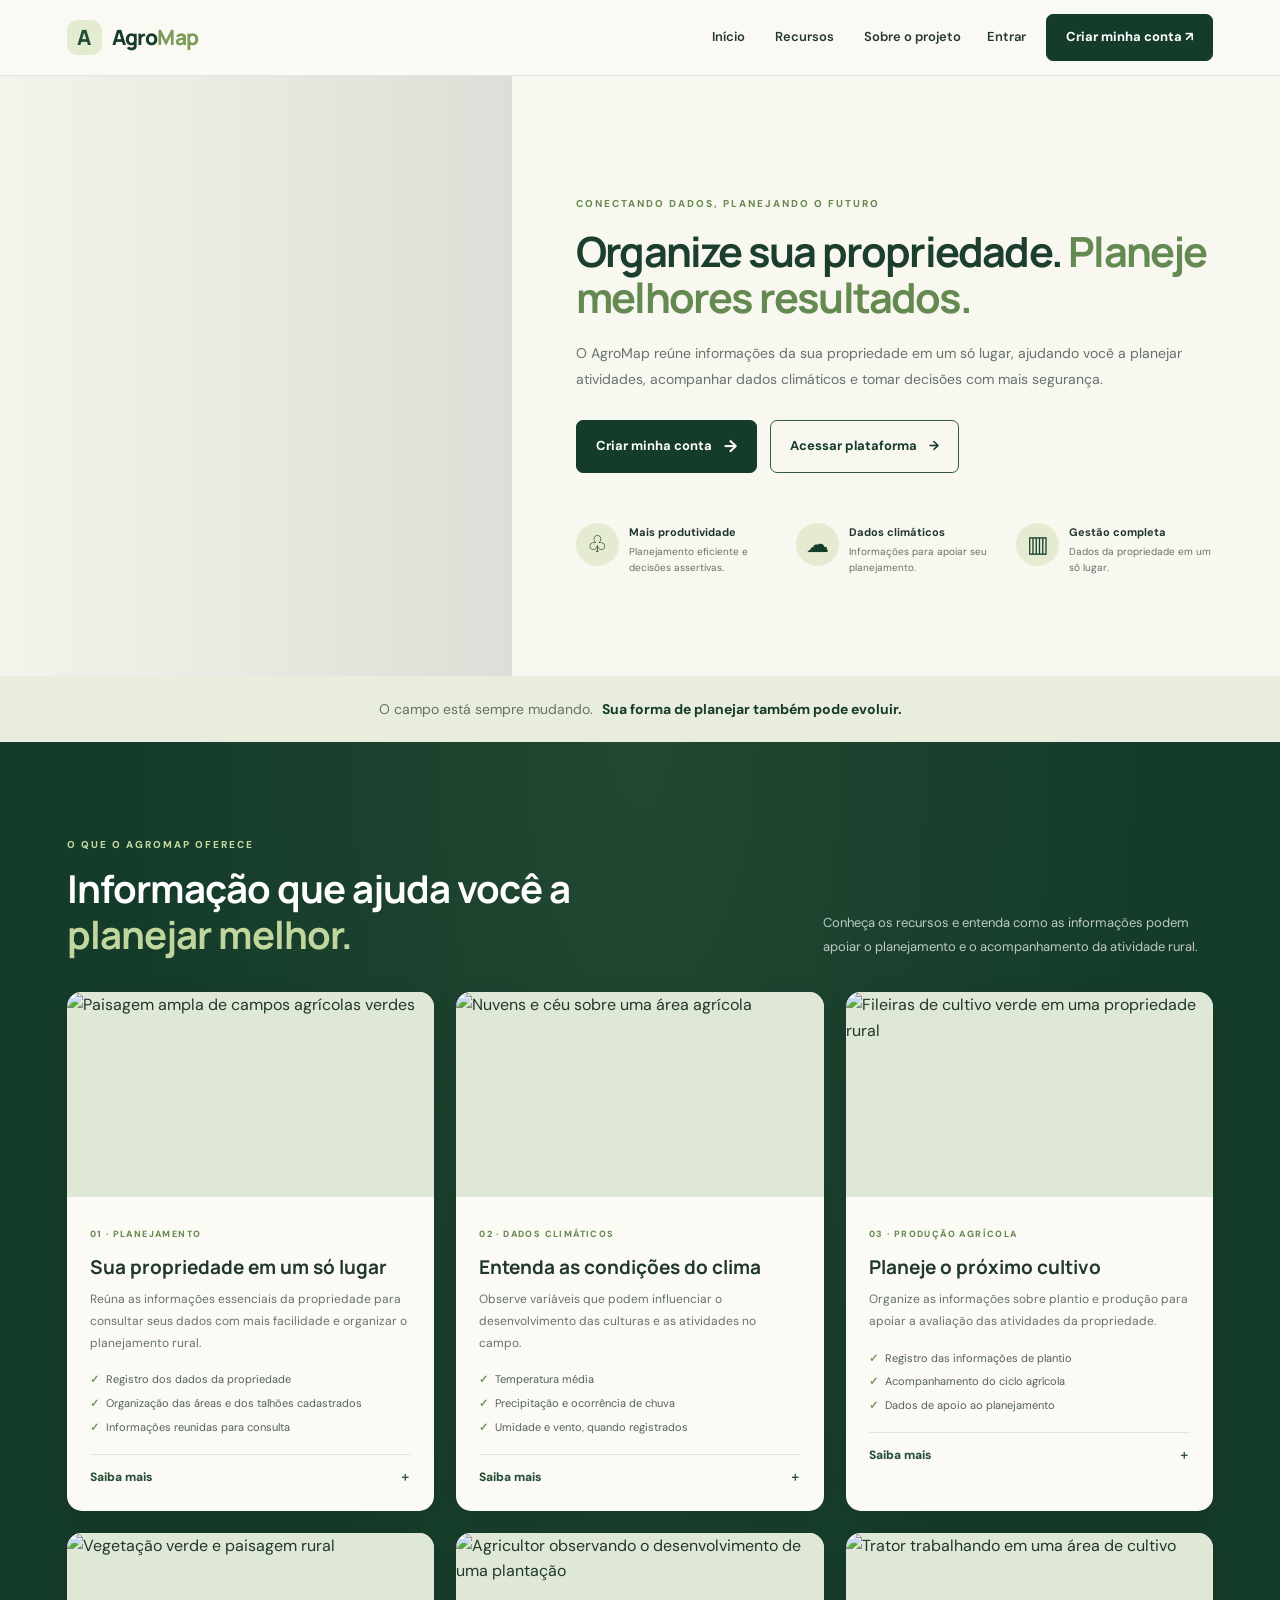
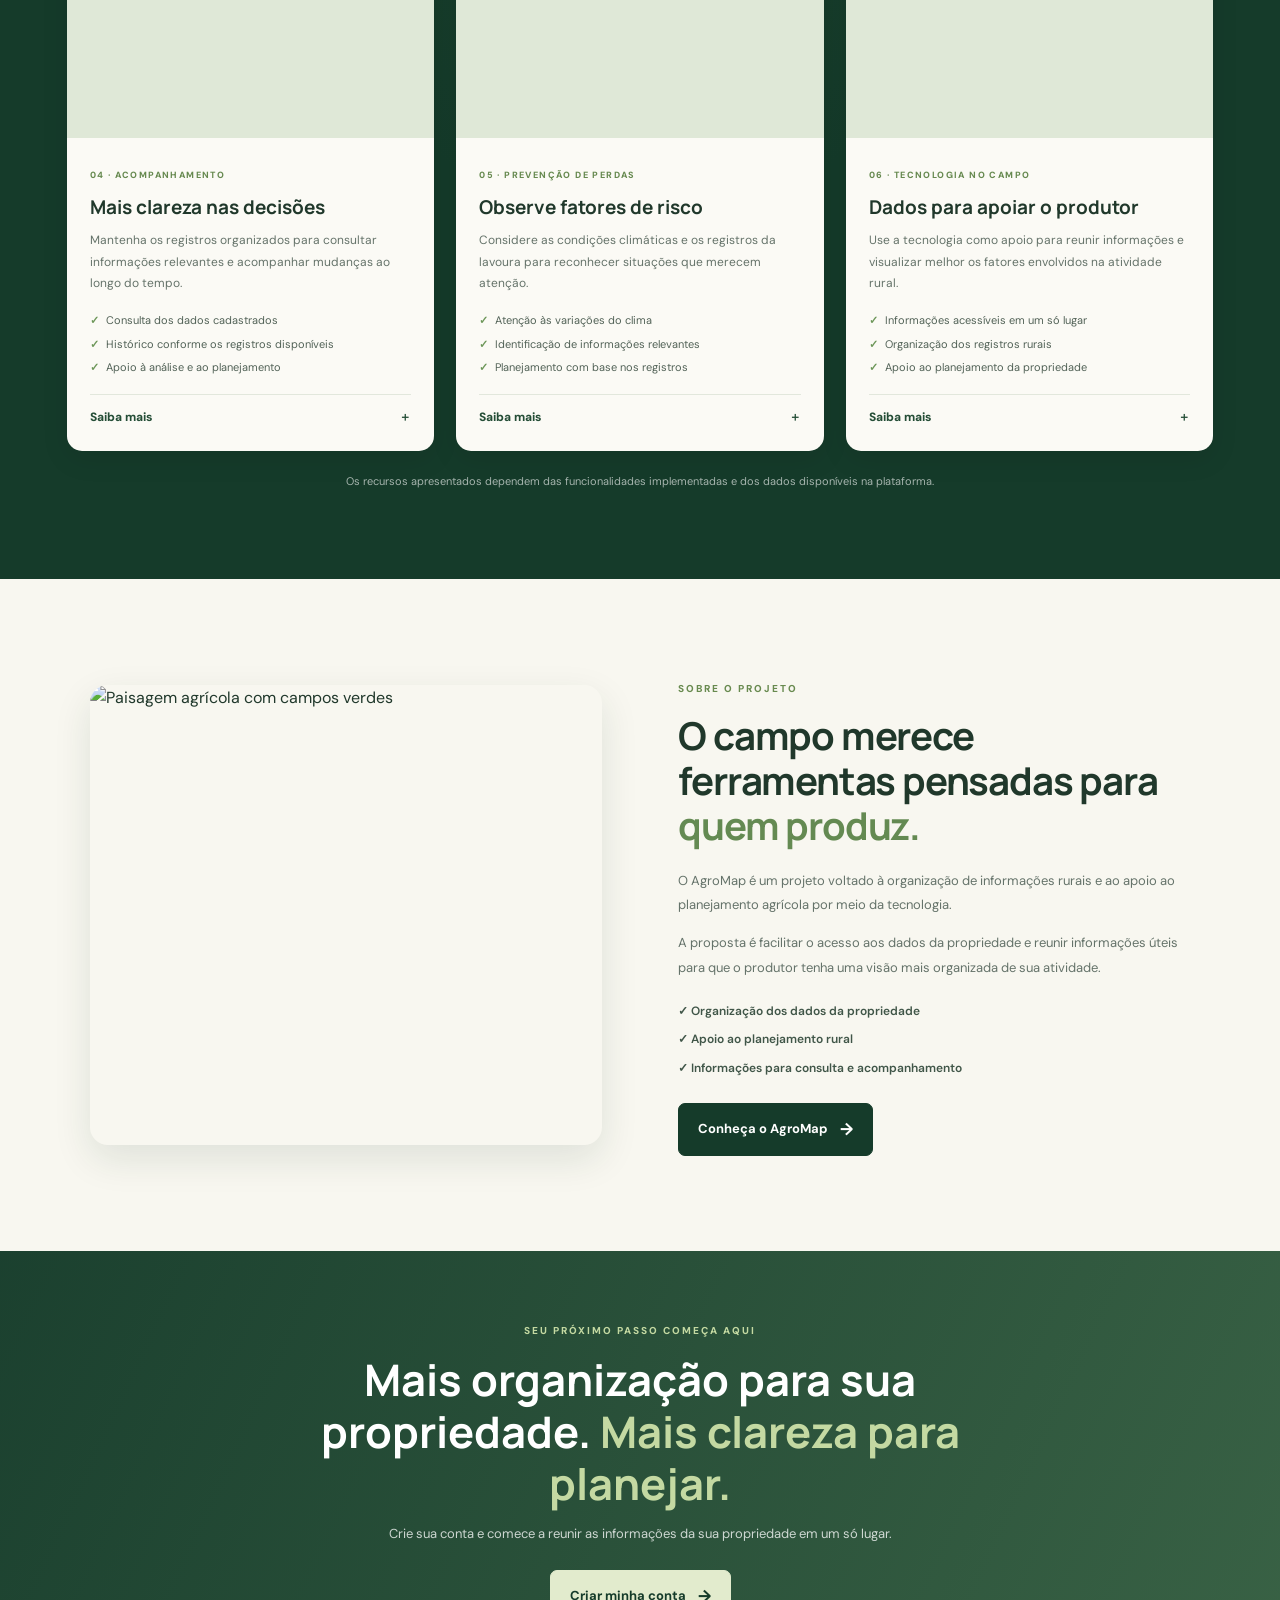
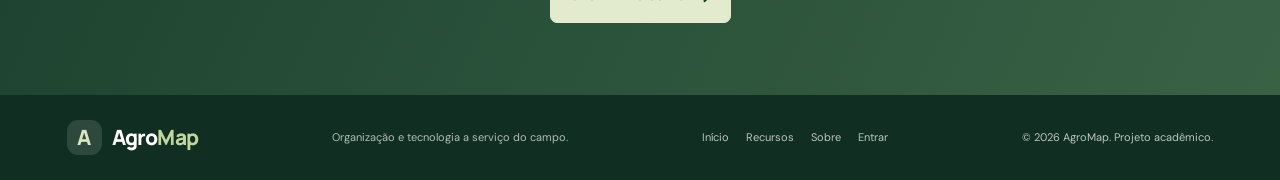
==== index.html @ 4686c820 "Refactor index.html structure and content" ====
<!DOCTYPE html>
<html lang="pt-BR">
<head>
  <meta charset="UTF-8">
  <meta name="viewport" content="width=device-width, initial-scale=1.0">
  <meta name="theme-color" content="#234b32">
  <meta name="description" content="AgroMap: tecnologia e dados climáticos para auxiliar o planejamento da produção rural.">
  <title>AgroMap | Gestão Rural Inteligente</title>

  <link rel="preconnect" href="https://fonts.googleapis.com">
  <link rel="preconnect" href="https://fonts.gstatic.com" crossorigin>
  <link href="https://fonts.googleapis.com/css2?family=DM+Sans:wght@400;500;600;700&family=Manrope:wght@400;500;600;700;800&display=swap" rel="stylesheet">
  <link rel="stylesheet" href="style.css">
</head>
<body>

<header class="site-header">
  <a href="#inicio" class="brand" aria-label="AgroMap - início">
    <span class="brand-symbol">A</span>
    <span class="brand-name">Agro<span>Map</span></span>
  </a>

  <button class="menu-toggle" id="menuToggle" aria-label="Abrir menu" aria-expanded="false" type="button">☰</button>

  <nav class="main-nav" id="mainNav" aria-label="Menu principal">
    <a href="#inicio">Início</a>
    <a href="#recursos">Recursos</a>
    <a href="#sobre">Sobre o projeto</a>
  </nav>

  <div class="header-actions">
    <a href="login.html" class="login-link">Entrar</a>
    <a href="cadastro.html" class="header-button">Criar minha conta ↗</a>
  </div>
</header>

<main>
  <section class="hero" id="inicio">
    <div class="hero-photo" role="img" aria-label="Plantação verde em fileiras ao pôr do sol"></div>

    <div class="hero-panel">
      <span class="section-kicker">CONECTANDO DADOS, PLANEJANDO O FUTURO</span>

      <h1>Organize sua propriedade. <span>Planeje melhores resultados.</span></h1>

      <p>
        O AgroMap reúne informações da sua propriedade em um só lugar,
        ajudando você a planejar atividades, acompanhar dados climáticos
        e tomar decisões com mais segurança.
      </p>

      <div class="hero-buttons">
        <a href="cadastro.html" class="button-primary">
          Criar minha conta <span>→</span>
        </a>

        <a href="login.html" class="button-secondary">
          Acessar plataforma <span>→</span>
        </a>
      </div>

      <div class="hero-benefits">
        <div class="benefit-item">
          <span class="benefit-icon">♧</span>
          <div>
            <strong>Mais produtividade</strong>
            <small>Planejamento eficiente e decisões assertivas.</small>
          </div>
        </div>

        <div class="benefit-item">
          <span class="benefit-icon">☁</span>
          <div>
            <strong>Dados climáticos</strong>
            <small>Informações para apoiar seu planejamento.</small>
          </div>
        </div>

        <div class="benefit-item">
          <span class="benefit-icon">▥</span>
          <div>
            <strong>Gestão completa</strong>
            <small>Dados da propriedade em um só lugar.</small>
          </div>
        </div>
      </div>
    </div>
  </section>

  <section class="intro-strip">
    <p>O campo está sempre mudando.</p>
    <strong>Sua forma de planejar também pode evoluir.</strong>
  </section>

  <section class="features section-wrap" id="recursos">
    <div class="section-heading">
      <div>
        <span class="section-kicker">O QUE O AGROMAP OFERECE</span>
        <h2>Informação que ajuda você a <span>planejar melhor.</span></h2>
      </div>

      <p class="section-intro">
        Conheça os recursos e entenda como as informações podem apoiar
        o planejamento e o acompanhamento da atividade rural.
      </p>
    </div>

    <div class="feature-grid">
      <article class="feature-card">
        <img
          src="https://images.unsplash.com/photo-1500382017468-9049fed747ef?auto=format&fit=crop&w=1200&q=90"
          alt="Paisagem ampla de campos agrícolas verdes"
          loading="lazy"
          onerror="this.onerror=null;this.src='https://images.unsplash.com/photo-1499529112087-3cb3b73feedb?auto=format&fit=crop&w=1200&q=90';"
        >

        <div class="feature-body">
          <span class="feature-label">01 · PLANEJAMENTO</span>
          <h3>Sua propriedade em um só lugar</h3>
          <p>
            Reúna as informações essenciais da propriedade para consultar
            seus dados com mais facilidade e organizar o planejamento rural.
          </p>

          <ul class="feature-points">
            <li>Registro dos dados da propriedade</li>
            <li>Organização das áreas e dos talhões cadastrados</li>
            <li>Informações reunidas para consulta</li>
          </ul>

          <details>
            <summary>Saiba mais</summary>
            <p>
              O cadastro permite registrar os dados da propriedade e as
              informações disponíveis no sistema. Manter esses registros
              atualizados facilita o acompanhamento das atividades.
            </p>
          </details>
        </div>
      </article>

      <article class="feature-card">
        <img
          src="https://images.unsplash.com/photo-1470071459604-3b5ec3a7fe05?auto=format&fit=crop&w=1200&q=90"
          alt="Nuvens e céu sobre uma área agrícola"
          loading="lazy"
          onerror="this.onerror=null;this.src='https://images.unsplash.com/photo-1500530855697-b586d89ba3ee?auto=format&fit=crop&w=1000&q=85';"
        >

        <div class="feature-body">
          <span class="feature-label">02 · DADOS CLIMÁTICOS</span>
          <h3>Entenda as condições do clima</h3>
          <p>
            Observe variáveis que podem influenciar o desenvolvimento
            das culturas e as atividades no campo.
          </p>

          <ul class="feature-points">
            <li>Temperatura média</li>
            <li>Precipitação e ocorrência de chuva</li>
            <li>Umidade e vento, quando registrados</li>
          </ul>

          <details>
            <summary>Saiba mais</summary>
            <p>
              Os registros climáticos ajudam a contextualizar as condições
              enfrentadas pela lavoura. A precisão das análises depende da
              qualidade, do período e da origem dos dados informados.
            </p>
          </details>
        </div>
      </article>

      <article class="feature-card">
        <img
          src="https://images.unsplash.com/photo-1499529112087-3cb3b73feedb?auto=format&fit=crop&w=1200&q=90"
          alt="Fileiras de cultivo verde em uma propriedade rural"
          loading="lazy"
          onerror="this.onerror=null;this.src='https://images.unsplash.com/photo-1500382017468-9049fed747ef?auto=format&fit=crop&w=1200&q=90';"
        >

        <div class="feature-body">
          <span class="feature-label">03 · PRODUÇÃO AGRÍCOLA</span>
          <h3>Planeje o próximo cultivo</h3>
          <p>
            Organize as informações sobre plantio e produção para apoiar
            a avaliação das atividades da propriedade.
          </p>

          <ul class="feature-points">
            <li>Registro das informações de plantio</li>
            <li>Acompanhamento do ciclo agrícola</li>
            <li>Dados de apoio ao planejamento</li>
          </ul>

          <details>
            <summary>Saiba mais</summary>
            <p>
              O planejamento pode considerar a cultura escolhida, a área
              cultivada, a época de plantio e as condições climáticas
              disponíveis. Uma estimativa confiável também exige dados
              adequados e validação.
            </p>
          </details>
        </div>
      </article>

      <article class="feature-card">
        <img
          src="https://images.unsplash.com/photo-1464226184884-fa280b87c399?auto=format&fit=crop&w=1200&q=90"
          alt="Vegetação verde e paisagem rural"
          loading="lazy"
          onerror="this.onerror=null;this.src='https://images.unsplash.com/photo-1592982537447-7440770cbfc9?auto=format&fit=crop&w=1000&q=85';"
        >

        <div class="feature-body">
          <span class="feature-label">04 · ACOMPANHAMENTO</span>
          <h3>Mais clareza nas decisões</h3>
          <p>
            Mantenha os registros organizados para consultar informações
            relevantes e acompanhar mudanças ao longo do tempo.
          </p>

          <ul class="feature-points">
            <li>Consulta dos dados cadastrados</li>
            <li>Histórico conforme os registros disponíveis</li>
            <li>Apoio à análise e ao planejamento</li>
          </ul>

          <details>
            <summary>Saiba mais</summary>
            <p>
              Comparar registros de diferentes períodos pode ajudar a
              identificar mudanças e formular perguntas para o planejamento.
              Os dados são um apoio à decisão e não substituem a avaliação
              técnica da propriedade.
            </p>
          </details>
        </div>
      </article>

      <article class="feature-card">
        <img
          src="https://images.unsplash.com/photo-1592982537447-7440770cbfc9?auto=format&fit=crop&w=1200&q=90"
          alt="Agricultor observando o desenvolvimento de uma plantação"
          loading="lazy"
          onerror="this.onerror=null;this.src='https://images.unsplash.com/photo-1499529112087-3cb3b73feedb?auto=format&fit=crop&w=1200&q=90';"
        >

        <div class="feature-body">
          <span class="feature-label">05 · PREVENÇÃO DE PERDAS</span>
          <h3>Observe fatores de risco</h3>
          <p>
            Considere as condições climáticas e os registros da lavoura
            para reconhecer situações que merecem atenção.
          </p>

          <ul class="feature-points">
            <li>Atenção às variações do clima</li>
            <li>Identificação de informações relevantes</li>
            <li>Planejamento com base nos registros</li>
          </ul>

          <details>
            <summary>Saiba mais</summary>
            <p>
              Chuva irregular, temperaturas extremas e outros fatores podem
              afetar as culturas de formas diferentes. A identificação de
              riscos depende de dados locais e não representa garantia de
              previsão de perdas.
            </p>
          </details>
        </div>
      </article>

      <article class="feature-card">
        <img
          src="https://images.unsplash.com/photo-1500382017468-9049fed747ef?auto=format&fit=crop&w=1200&q=90"
          alt="Trator trabalhando em uma área de cultivo"
          loading="lazy"
          onerror="this.onerror=null;this.src='https://images.unsplash.com/photo-1592982537447-7440770cbfc9?auto=format&fit=crop&w=1000&q=85';"
        >

        <div class="feature-body">
          <span class="feature-label">06 · TECNOLOGIA NO CAMPO</span>
          <h3>Dados para apoiar o produtor</h3>
          <p>
            Use a tecnologia como apoio para reunir informações e visualizar
            melhor os fatores envolvidos na atividade rural.
          </p>

          <ul class="feature-points">
            <li>Informações acessíveis em um só lugar</li>
            <li>Organização dos registros rurais</li>
            <li>Apoio ao planejamento da propriedade</li>
          </ul>

          <details>
            <summary>Saiba mais</summary>
            <p>
              A tecnologia pode facilitar o acesso aos registros e ajudar
              na organização das informações. Os resultados dependem dos
              recursos implementados e dos dados disponíveis no sistema.
            </p>
          </details>
        </div>
      </article>
    </div>

    <p class="features-note">
      Os recursos apresentados dependem das funcionalidades implementadas
      e dos dados disponíveis na plataforma.
    </p>
  </section>

  <section class="about-section" id="sobre">
    <div class="about-image">
      <img
        src="https://images.unsplash.com/photo-1500382017468-9049fed747ef?auto=format&fit=crop&w=1400&q=90"
        alt="Paisagem agrícola com campos verdes"
        loading="lazy"
      >
    </div>

    <div class="about-content">
      <span class="section-kicker">SOBRE O PROJETO</span>
      <h2>O campo merece ferramentas pensadas para <span>quem produz.</span></h2>

      <p>
        O AgroMap é um projeto voltado à organização de informações rurais
        e ao apoio ao planejamento agrícola por meio da tecnologia.
      </p>

      <p>
        A proposta é facilitar o acesso aos dados da propriedade e reunir
        informações úteis para que o produtor tenha uma visão mais organizada
        de sua atividade.
      </p>

      <ul>
        <li>✓ Organização dos dados da propriedade</li>
        <li>✓ Apoio ao planejamento rural</li>
        <li>✓ Informações para consulta e acompanhamento</li>
      </ul>

      <a href="cadastro.html" class="button-primary">
        Conheça o AgroMap <span>→</span>
      </a>
    </div>
  </section>

  <section class="final-cta">
    <span class="section-kicker">SEU PRÓXIMO PASSO COMEÇA AQUI</span>
    <h2>Mais organização para sua propriedade. <span>Mais clareza para planejar.</span></h2>
    <p>
      Crie sua conta e comece a reunir as informações da sua propriedade
      em um só lugar.
    </p>
    <a href="cadastro.html" class="button-light">
      Criar minha conta <span>→</span>
    </a>
  </section>
</main>

<footer class="site-footer">
  <a href="#inicio" class="brand" aria-label="AgroMap - voltar ao início">
    <span class="brand-symbol">A</span>
    <span class="brand-name">Agro<span>Map</span></span>
  </a>

  <p>Organização e tecnologia a serviço do campo.</p>

  <div class="footer-links">
    <a href="#inicio">Início</a>
    <a href="#recursos">Recursos</a>
    <a href="#sobre">Sobre</a>
    <a href="login.html">Entrar</a>
  </div>

  <small>© 2026 AgroMap. Projeto acadêmico.</small>
</footer>

<script>
  const menuToggle = document.getElementById("menuToggle");
  const mainNav = document.getElementById("mainNav");

  if (menuToggle && mainNav) {
    menuToggle.addEventListener("click", () => {
      const aberto = mainNav.classList.toggle("is-open");
      menuToggle.setAttribute("aria-expanded", String(aberto));
      menuToggle.setAttribute(
        "aria-label",
        aberto ? "Fechar menu" : "Abrir menu"
      );
      menuToggle.textContent = aberto ? "✕" : "☰";
    });

    mainNav.querySelectorAll("a").forEach((link) => {
      link.addEventListener("click", () => {
        mainNav.classList.remove("is-open");
        menuToggle.setAttribute("aria-expanded", "false");
        menuToggle.setAttribute("aria-label", "Abrir menu");
        menuToggle.textContent = "☰";
      });
    });
  }
</script>

</body>
</html>
---- style.css ----
:root {
  --green: #244d36;
  --green-dark: #153b2a;
  --green-mid: #648a52;
  --lime: #dfe9c9;
  --cream: #f8f7f0;
  --white: #fff;
  --text: #20382b;
  --muted: #65736a;
  --border: #e2e7dc;
  --shadow: 0 14px 38px rgba(18, 53, 34, .11);
  --radius: 15px;
}

* {
  box-sizing: border-box;
  margin: 0;
  padding: 0;
}

html {
  scroll-behavior: smooth;
  scroll-padding-top: 90px;
}

body {
  font-family: "DM Sans", sans-serif;
  color: var(--text);
  background: var(--cream);
  line-height: 1.6;
}

a {
  color: inherit;
  text-decoration: none;
}

img {
  max-width: 100%;
  display: block;
}

/* CABEÇALHO */

.site-header {
  min-height: 76px;
  padding: 0 5.2%;
  display: flex;
  align-items: center;
  justify-content: space-between;
  gap: 26px;
  background: rgba(250, 249, 243, .97);
  position: sticky;
  top: 0;
  z-index: 50;
  border-bottom: 1px solid rgba(31, 65, 43, .09);
  backdrop-filter: blur(12px);
}

.brand {
  display: flex;
  align-items: center;
  gap: 10px;
  flex-shrink: 0;
}

.brand-symbol {
  width: 35px;
  height: 35px;
  display: grid;
  place-items: center;
  border-radius: 11px;
  background: #e3ebd0;
  color: var(--green);
  font-family: Manrope, sans-serif;
  font-size: 21px;
  font-weight: 800;
}

.brand-name {
  font-family: Manrope, sans-serif;
  font-weight: 800;
  font-size: 21px;
  letter-spacing: -.8px;
  color: var(--green-dark);
}

.brand-name span {
  color: #7c9d5a;
}

.main-nav {
  display: flex;
  align-items: center;
  gap: 30px;
  margin-left: auto;
}

.main-nav > a,
.login-link {
  font-size: 13px;
  font-weight: 600;
  color: #253b2e;
  transition: color .2s;
}

.main-nav > a:hover,
.login-link:hover {
  color: var(--green-mid);
}

.header-actions {
  display: flex;
  align-items: center;
  gap: 20px;
}

.header-button,
.button-primary,
.button-secondary,
.button-light {
  min-height: 46px;
  padding: 12px 19px;
  display: inline-flex;
  align-items: center;
  justify-content: center;
  gap: 12px;
  border-radius: 7px;
  font-size: 13px;
  font-weight: 700;
  transition: transform .2s, background .2s, border-color .2s;
}

.header-button,
.button-primary {
  background: var(--green-dark);
  color: #fff;
  border: 1px solid var(--green-dark);
}

.header-button:hover,
.button-primary:hover {
  background: #28583c;
  transform: translateY(-2px);
}

.header-button span,
.button-primary span,
.button-light span {
  font-size: 17px;
}

.menu-toggle,
.mobile-actions {
  display: none;
}

/* APRESENTAÇÃO PRINCIPAL */

.hero {
  min-height: 600px;
  display: grid;
  grid-template-columns: 40% 60%;
  background: var(--cream);
  position: relative;
  overflow: hidden;
}

.hero-photo {
  min-height: 600px;
  background-image: url("https://images.unsplash.com/photo-1464226184884-fa280b87c399?auto=format&fit=crop&w=1800&q=90");
  background-size: cover;
  background-position: center;
  position: relative;
}

.hero-photo::after {
  content: "";
  position: absolute;
  inset: 0;
  background: linear-gradient(
    90deg,
    rgba(17, 49, 31, .02),
    rgba(17, 49, 31, .12)
  );
}

.hero-panel {
  padding: 68px clamp(35px, 5vw, 85px) 48px;
  display: flex;
  flex-direction: column;
  justify-content: center;
  min-width: 0;
}

.section-kicker {
  display: inline-block;
  color: #688a4f;
  font-size: 10px;
  font-weight: 800;
  letter-spacing: 2px;
  line-height: 1.5;
}

.hero h1 {
  max-width: 760px;
  margin: 17px 0 19px;
  font-family: Manrope, sans-serif;
  font-size: clamp(34px, 3.25vw, 54px);
  line-height: 1.12;
  letter-spacing: -1.8px;
  color: #1c3e2d;
}

.hero h1 span,
.section-heading h2 span,
.about-content h2 span,
.final-cta h2 span {
  color: var(--green-mid);
}

.hero-panel > p {
  max-width: 610px;
  color: var(--muted);
  font-size: 14px;
  line-height: 1.9;
}

.hero-buttons {
  display: flex;
  flex-wrap: wrap;
  gap: 13px;
  margin-top: 27px;
}

.button-secondary {
  border: 1px solid #315c43;
  color: var(--green-dark);
  background: transparent;
}

.button-secondary:hover {
  background: #edf1e7;
  transform: translateY(-2px);
}

.hero-benefits {
  display: grid;
  grid-template-columns: repeat(3, minmax(0, 1fr));
  gap: 20px;
  margin-top: 50px;
}

.benefit-item {
  display: flex;
  align-items: flex-start;
  gap: 10px;
  min-width: 0;
}

.benefit-icon {
  flex: 0 0 43px;
  width: 43px;
  height: 43px;
  border-radius: 50%;
  display: grid;
  place-items: center;
  background: #e5ebd1;
  color: var(--green-dark);
  font-size: 23px;
}

.benefit-item strong,
.benefit-item small {
  display: block;
}

.benefit-item strong {
  font-size: 11px;
  line-height: 1.4;
  margin: 2px 0 4px;
}

.benefit-item small {
  font-size: 10px;
  line-height: 1.6;
  color: var(--muted);
}

/* FAIXA DE TRANSIÇÃO */

.intro-strip {
  padding: 22px 7%;
  display: flex;
  justify-content: center;
  align-items: center;
  gap: 9px;
  flex-wrap: wrap;
  background: #e9eddd;
  text-align: center;
  font-size: 14px;
}

.intro-strip p {
  color: #657268;
}

.intro-strip strong {
  color: var(--green-dark);
}

/* CARTÕES */

.section-wrap {
  padding: 88px 5.2%;
}

.features {
  background:
    radial-gradient(
      ellipse at top,
      rgba(72, 111, 75, .25),
      transparent 55%
    ),
    var(--green-dark);
  color: #fff;
}

.section-heading {
  display: flex;
  justify-content: space-between;
  align-items: flex-end;
  gap: 36px;
  margin-bottom: 34px;
}

.section-heading .section-kicker {
  color: #c4d9a2;
}

.section-heading h2 {
  max-width: 650px;
  margin-top: 10px;
  font-family: Manrope, sans-serif;
  font-size: clamp(28px, 3vw, 42px);
  line-height: 1.2;
  letter-spacing: -1px;
}

.section-heading h2 span {
  color: #c0d69d;
}

.section-intro {
  max-width: 390px;
  color: rgba(255, 255, 255, .72);
  font-size: 13px;
  line-height: 1.8;
}

.feature-grid {
  display: grid;
  grid-template-columns: repeat(3, minmax(0, 1fr));
  gap: 22px;
}

.feature-card {
  overflow: hidden;
  border-radius: var(--radius);
  background: #fbfaf5;
  color: var(--text);
  box-shadow: 0 8px 28px rgba(0, 0, 0, .09);
  transition: transform .25s, box-shadow .25s;
}

.feature-card:hover {
  transform: translateY(-5px);
  box-shadow: 0 18px 35px rgba(0, 0, 0, .17);
}

.feature-card > img {
  width: 100%;
  height: 205px;
  object-fit: cover;
  background: #dfe8d7;
}

.feature-body {
  padding: 22px 23px 24px;
}

.feature-label {
  font-size: 9px;
  letter-spacing: 1.4px;
  font-weight: 800;
  color: #66894f;
}

.feature-body h3 {
  font-family: Manrope, sans-serif;
  font-size: 19px;
  line-height: 1.3;
  margin: 10px 0;
}

.feature-body > p {
  font-size: 12px;
  line-height: 1.8;
  color: var(--muted);
}

.feature-points {
  list-style: none;
  margin: 16px 0;
  color: #526257;
  font-size: 11px;
  line-height: 1.8;
}

.feature-points li {
  position: relative;
  padding-left: 16px;
  margin: 4px 0;
}

.feature-points li::before {
  content: "✓";
  position: absolute;
  left: 0;
  color: #6c9658;
  font-weight: 800;
}

.feature-card details {
  border-top: 1px solid var(--border);
  padding-top: 13px;
  margin-top: 15px;
}

.feature-card summary {
  cursor: pointer;
  color: var(--green);
  font-size: 12px;
  font-weight: 800;
  list-style: none;
}

.feature-card summary::-webkit-details-marker {
  display: none;
}

.feature-card summary::after {
  content: "＋";
  float: right;
}

.feature-card details[open] summary::after {
  content: "−";
}

.feature-card details p {
  padding-top: 10px;
  color: var(--muted);
  font-size: 12px;
  line-height: 1.8;
}

.features-note {
  margin-top: 22px;
  text-align: center;
  color: rgba(255, 255, 255, .62);
  font-size: 11px;
}

/* SOBRE O PROJETO */

.about-section {
  display: grid;
  grid-template-columns: 1fr 1fr;
  align-items: center;
  gap: clamp(35px, 6vw, 90px);
  padding: 95px 7%;
  background: var(--cream);
}

.about-image {
  height: 460px;
  overflow: hidden;
  border-radius: 18px;
  box-shadow: var(--shadow);
}

.about-image img {
  width: 100%;
  height: 100%;
  object-fit: cover;
  transition: transform .5s;
}

.about-image:hover img {
  transform: scale(1.035);
}

.about-content h2 {
  font-family: Manrope, sans-serif;
  font-size: clamp(30px, 3vw, 43px);
  line-height: 1.18;
  letter-spacing: -1.2px;
  margin: 13px 0 20px;
}

.about-content p {
  font-size: 13px;
  color: var(--muted);
  line-height: 1.9;
  margin: 0 0 13px;
}

.about-content ul {
  list-style: none;
  margin: 22px 0 25px;
  display: grid;
  gap: 9px;
}

.about-content li {
  font-size: 12px;
  font-weight: 600;
  color: #405648;
}

/* CHAMADA FINAL */

.final-cta {
  padding: 65px 24px 72px;
  text-align: center;
  color: #fff;
  background:
    linear-gradient(
      115deg,
      rgba(18, 57, 39, .96),
      rgba(38, 83, 52, .91)
    ),
    url("https://images.unsplash.com/photo-1500382017468-9049fed747ef?auto=format&fit=crop&w=1600&q=85")
    center / cover;
}

.final-cta .section-kicker {
  color: #c4d9a2;
}

.final-cta h2 {
  max-width: 800px;
  margin: 12px auto;
  font-family: Manrope, sans-serif;
  font-size: clamp(29px, 3.4vw, 44px);
  line-height: 1.2;
}

.final-cta h2 span {
  color: #c4d9a2;
}

.final-cta p {
  max-width: 620px;
  margin: 0 auto 24px;
  color: rgba(255, 255, 255, .77);
  font-size: 13px;
  line-height: 1.8;
}

.button-light {
  background: #e2ebcd;
  color: var(--green-dark);
  border: 1px solid #e2ebcd;
}

.button-light:hover {
  background: #fff;
  transform: translateY(-2px);
}

/* RODAPÉ */

.site-footer {
  display: flex;
  align-items: center;
  justify-content: space-between;
  gap: 22px;
  flex-wrap: wrap;
  padding: 25px 5.2%;
  background: #102f22;
  color: #fff;
}

.site-footer .brand-name {
  color: #fff;
}

.site-footer .brand-symbol {
  background: rgba(255, 255, 255, .12);
  color: #d7e6c0;
}

.site-footer .brand-name span {
  color: #c0d69d;
}

.site-footer > p {
  color: rgba(255, 255, 255, .68);
  font-size: 11px;
}

.footer-links {
  display: flex;
  gap: 17px;
  flex-wrap: wrap;
}

.footer-links a,
.site-footer > small {
  font-size: 11px;
  color: rgba(255, 255, 255, .72);
}

.footer-links a:hover {
  color: #d3e5b5;
}

/* TABLETS */

@media (max-width: 1100px) {
  .hero {
    grid-template-columns: 38% 62%;
  }

  .hero-panel {
    padding: 48px 35px;
  }

  .hero-benefits {
    gap: 12px;
  }

  .benefit-item {
    gap: 7px;
  }

  .benefit-icon {
    flex-basis: 36px;
    width: 36px;
    height: 36px;
  }

  .feature-grid {
    grid-template-columns: repeat(2, minmax(0, 1fr));
  }

  .section-heading {
    align-items: flex-start;
    flex-direction: column;
    gap: 12px;
  }

  .section-intro {
    max-width: 650px;
  }
}

/* MENU E LAYOUT PARA CELULAR */

@media (max-width: 780px) {
  .site-header {
    height: 68px;
    min-height: 68px;
    padding: 0 22px;
  }

  .menu-toggle {
    display: block;
    margin-left: auto;
    border: 0;
    background: transparent;
    color: var(--green-dark);
    font-size: 27px;
    cursor: pointer;
  }

  .main-nav {
    display: none;
    position: absolute;
    top: 68px;
    left: 0;
    right: 0;
    margin: 0;
    background: var(--cream);
    padding: 18px 22px 24px;
    box-shadow: 0 12px 18px rgba(0, 0, 0, .08);
    align-items: stretch;
    gap: 0;
    flex-direction: column;
  }

  .main-nav.is-open {
    display: flex;
  }

  .main-nav > a {
    padding: 12px 0;
    border-bottom: 1px solid var(--border);
  }

  .mobile-actions {
    display: flex;
    gap: 12px;
    padding-top: 16px;
  }

  .mobile-login,
  .mobile-register {
    padding: 10px 14px;
    border-radius: 7px;
    font-size: 12px;
    font-weight: 700;
    text-align: center;
  }

  .mobile-login {
    border: 1px solid var(--green);
  }

  .mobile-register {
    background: var(--green-dark);
    color: #fff;
  }

  .header-actions {
    display: none;
  }

  .hero {
    grid-template-columns: 1fr;
  }

  .hero-photo {
    min-height: 330px;
    height: 330px;
    background-position: center 55%;
  }

  .hero-panel {
    padding: 42px 25px 38px;
  }

  .hero h1 {
    font-size: clamp(33px, 7vw, 46px);
    letter-spacing: -1px;
  }

  .hero-benefits {
    margin-top: 32px;
  }

  .intro-strip {
    padding: 18px 20px;
  }

  .section-wrap {
    padding: 65px 22px;
  }

  .about-section {
    grid-template-columns: 1fr;
    padding: 65px 22px;
    gap: 30px;
  }

  .about-image {
    height: 330px;
  }

  .site-footer {
    padding: 25px 22px;
    justify-content: center;
    text-align: center;
    flex-direction: column;
  }

  .footer-links {
    justify-content: center;
  }
}

/* CELULARES PEQUENOS */

@media (max-width: 520px) {
  .hero-photo {
    height: 260px;
    min-height: 260px;
  }

  .hero-panel {
    padding: 35px 20px;
  }

  .hero-buttons {
    flex-direction: column;
    align-items: stretch;
  }

  .hero-buttons a {
    width: 100%;
  }

  .hero-benefits {
    grid-template-columns: 1fr;
    gap: 15px;
  }

  .benefit-item {
    align-items: center;
  }

  .benefit-item small {
    font-size: 11px;
  }

  .feature-grid {
    grid-template-columns: 1fr;
    gap: 18px;
  }

  .feature-card > img {
    height: 220px;
  }

  .section-heading h2 {
    font-size: 29px;
  }

  .about-image {
    height: 260px;
  }

  .about-content h2 {
    font-size: 31px;
  }

  .final-cta {
    padding: 52px 20px;
  }

  .footer-links {
    gap: 12px;
  }
}
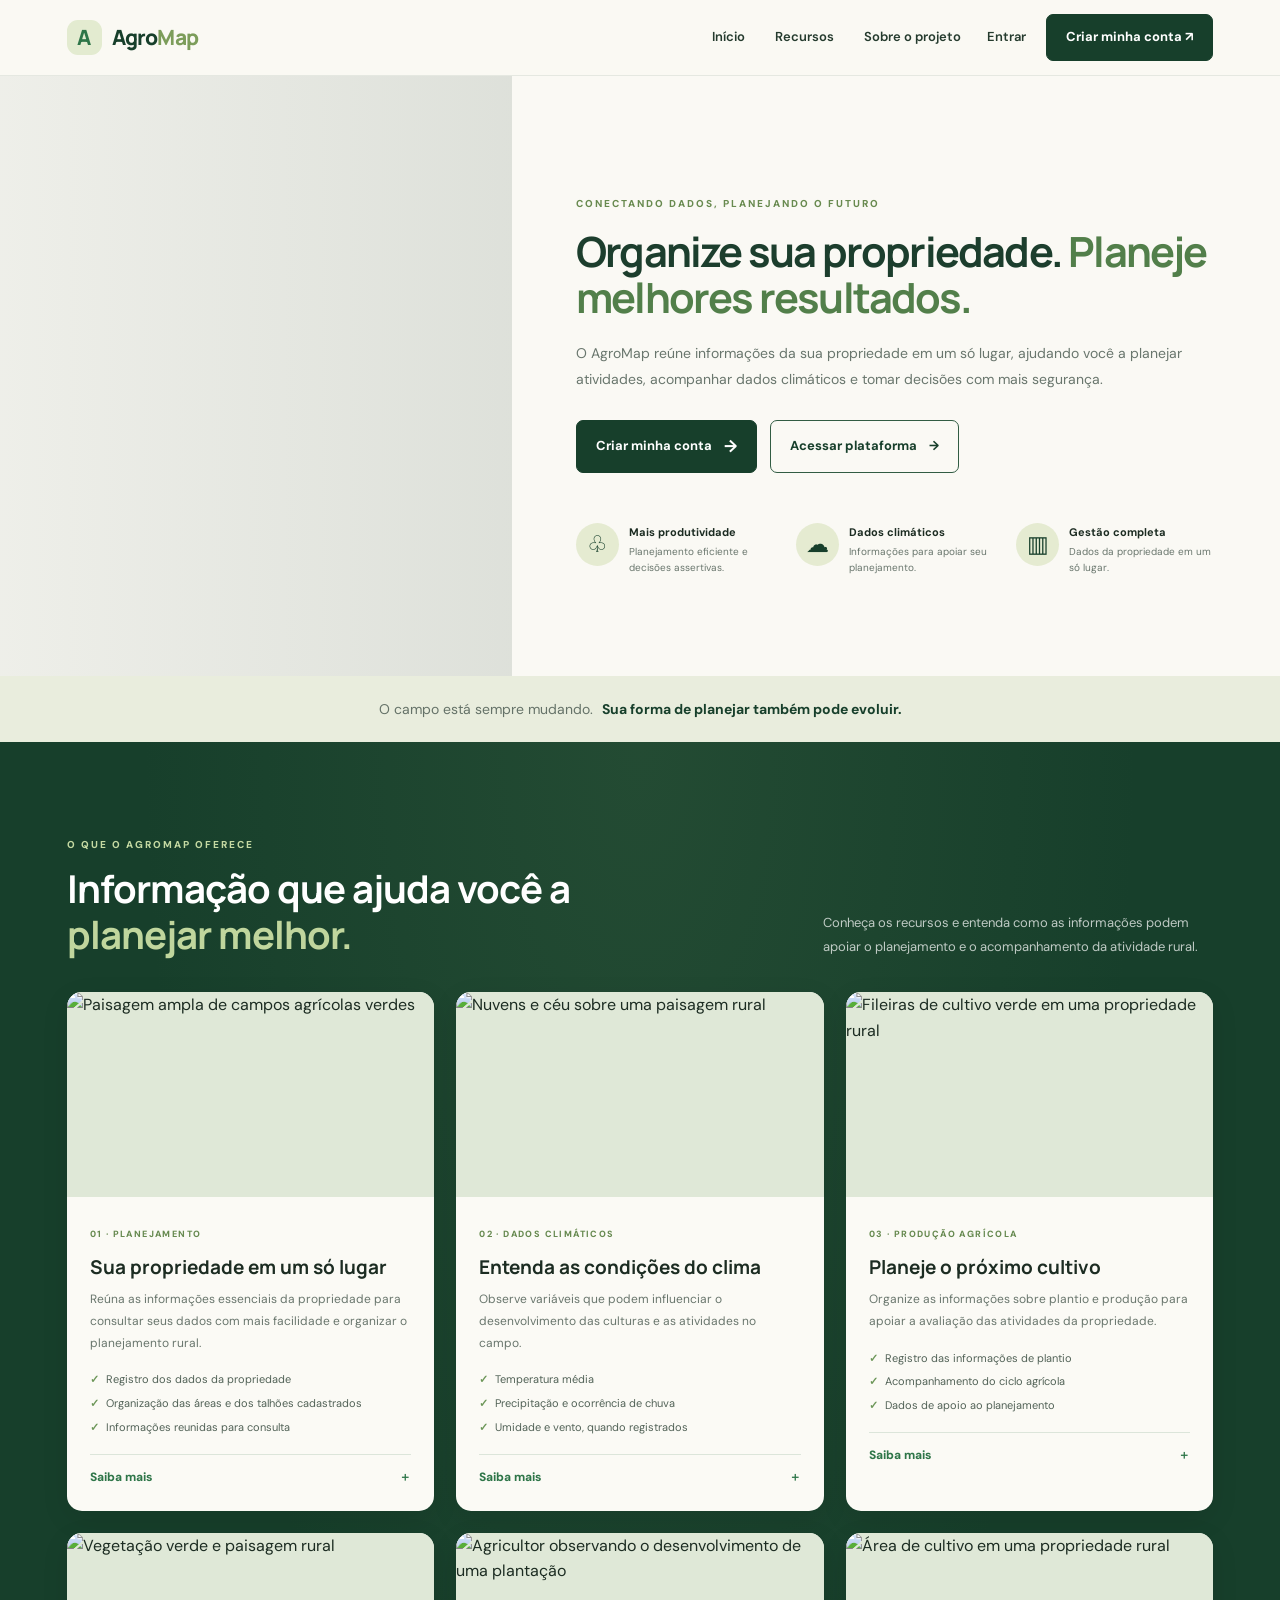
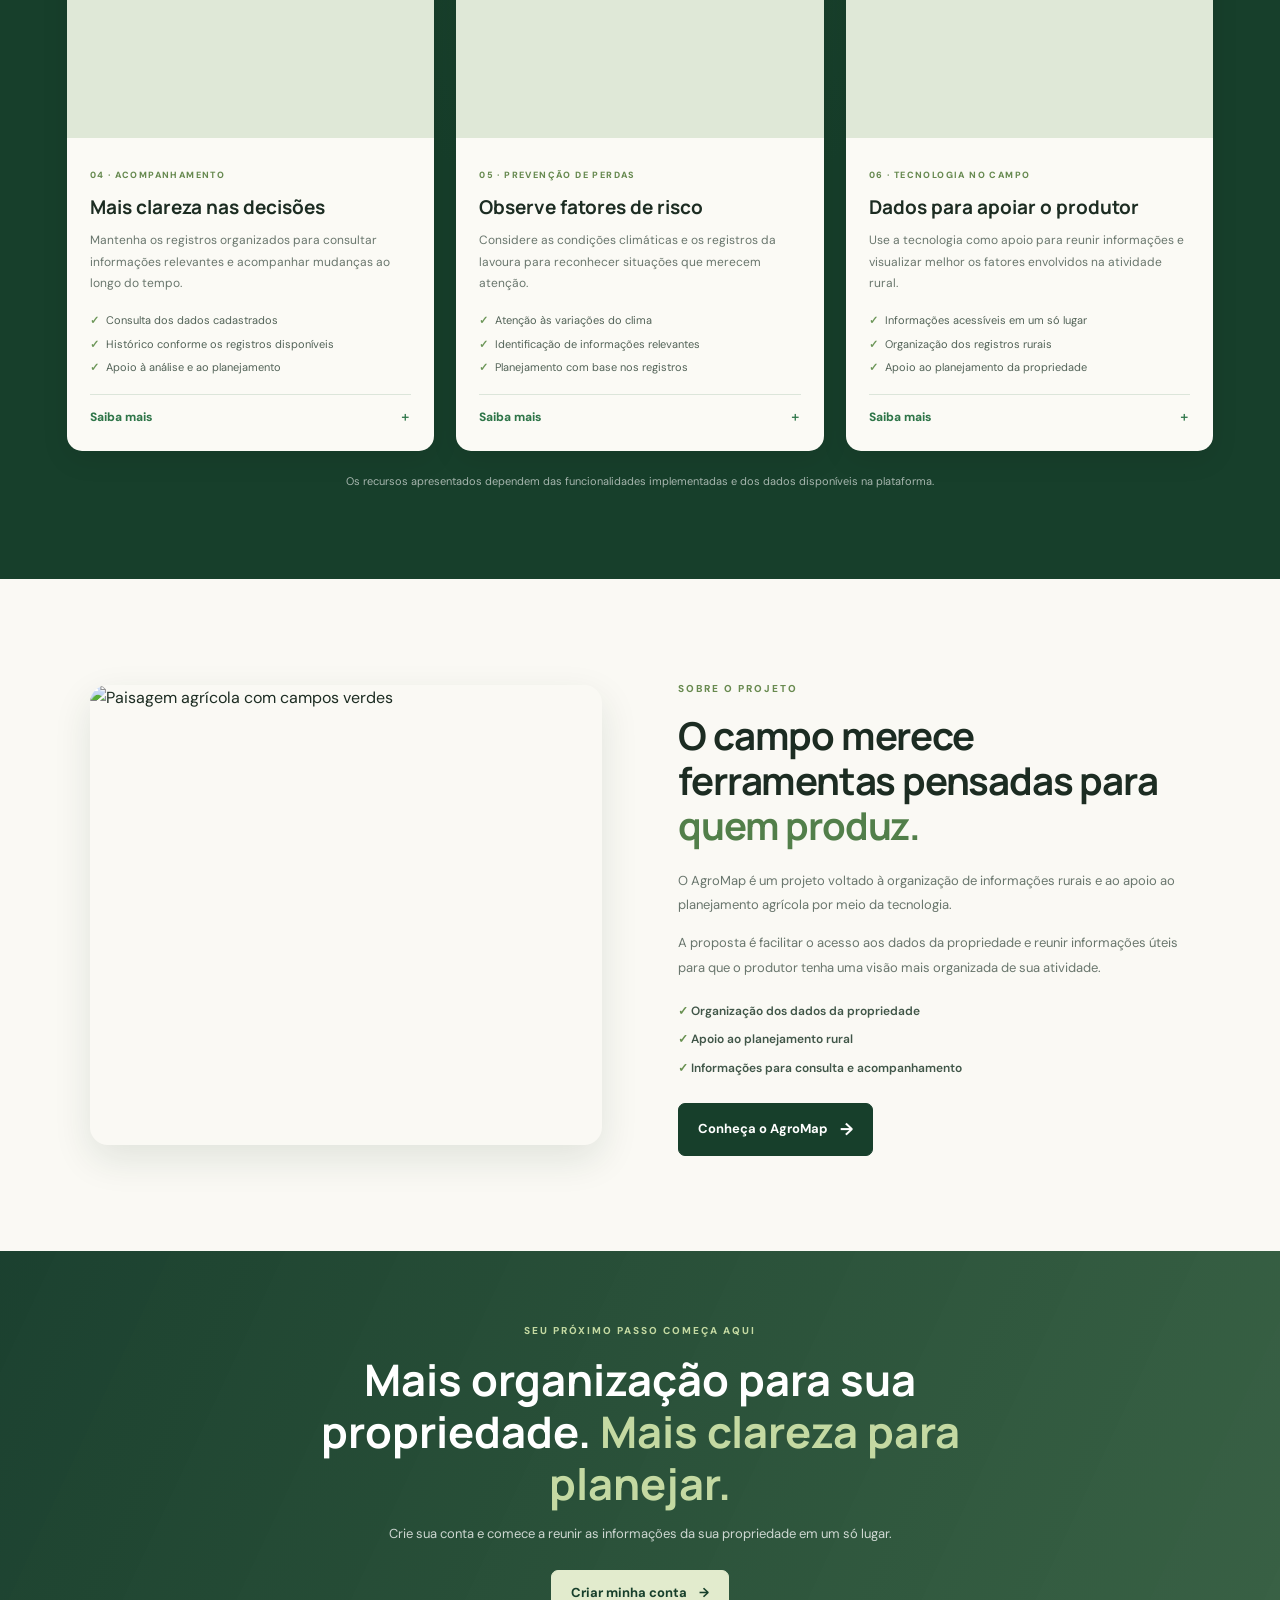
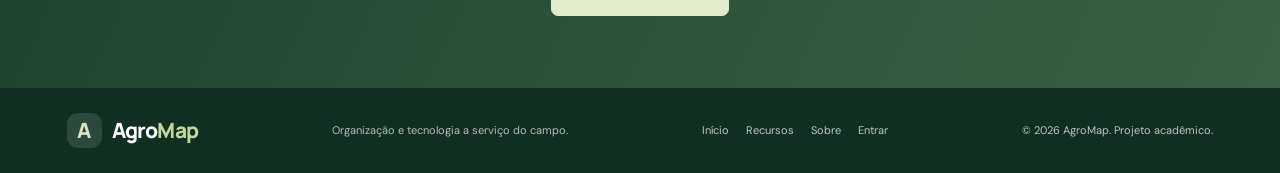
==== commit 3eefa543: "Restore index.html to original state" ====
--- a/index.html
+++ b/index.html
@@ -1,3 +1,4 @@
+
 <!DOCTYPE html>
 <html lang="pt-BR">
 <head>
@@ -36,7 +37,7 @@
 
 <main>
   <section class="hero" id="inicio">
-    <div class="hero-photo" role="img" aria-label="Plantação verde em fileiras ao pôr do sol"></div>
+    <div class="hero-photo" role="img" aria-label="Plantação verde em uma paisagem rural"></div>
 
     <div class="hero-panel">
       <span class="section-kicker">CONECTANDO DADOS, PLANEJANDO O FUTURO</span>
@@ -111,7 +112,6 @@
           src="https://images.unsplash.com/photo-1500382017468-9049fed747ef?auto=format&fit=crop&w=1200&q=90"
           alt="Paisagem ampla de campos agrícolas verdes"
           loading="lazy"
-          onerror="this.onerror=null;this.src='https://images.unsplash.com/photo-1499529112087-3cb3b73feedb?auto=format&fit=crop&w=1200&q=90';"
         >
 
         <div class="feature-body">
@@ -142,9 +142,8 @@
       <article class="feature-card">
         <img
           src="https://images.unsplash.com/photo-1470071459604-3b5ec3a7fe05?auto=format&fit=crop&w=1200&q=90"
-          alt="Nuvens e céu sobre uma área agrícola"
-          loading="lazy"
-          onerror="this.onerror=null;this.src='https://images.unsplash.com/photo-1500530855697-b586d89ba3ee?auto=format&fit=crop&w=1000&q=85';"
+          alt="Nuvens e céu sobre uma paisagem rural"
+          loading="lazy"
         >
 
         <div class="feature-body">
@@ -177,7 +176,6 @@
           src="https://images.unsplash.com/photo-1499529112087-3cb3b73feedb?auto=format&fit=crop&w=1200&q=90"
           alt="Fileiras de cultivo verde em uma propriedade rural"
           loading="lazy"
-          onerror="this.onerror=null;this.src='https://images.unsplash.com/photo-1500382017468-9049fed747ef?auto=format&fit=crop&w=1200&q=90';"
         >
 
         <div class="feature-body">
@@ -211,7 +209,6 @@
           src="https://images.unsplash.com/photo-1464226184884-fa280b87c399?auto=format&fit=crop&w=1200&q=90"
           alt="Vegetação verde e paisagem rural"
           loading="lazy"
-          onerror="this.onerror=null;this.src='https://images.unsplash.com/photo-1592982537447-7440770cbfc9?auto=format&fit=crop&w=1000&q=85';"
         >
 
         <div class="feature-body">
@@ -245,7 +242,6 @@
           src="https://images.unsplash.com/photo-1592982537447-7440770cbfc9?auto=format&fit=crop&w=1200&q=90"
           alt="Agricultor observando o desenvolvimento de uma plantação"
           loading="lazy"
-          onerror="this.onerror=null;this.src='https://images.unsplash.com/photo-1499529112087-3cb3b73feedb?auto=format&fit=crop&w=1200&q=90';"
         >
 
         <div class="feature-body">
@@ -277,9 +273,8 @@
       <article class="feature-card">
         <img
           src="https://images.unsplash.com/photo-1500382017468-9049fed747ef?auto=format&fit=crop&w=1200&q=90"
-          alt="Trator trabalhando em uma área de cultivo"
-          loading="lazy"
-          onerror="this.onerror=null;this.src='https://images.unsplash.com/photo-1592982537447-7440770cbfc9?auto=format&fit=crop&w=1000&q=85';"
+          alt="Área de cultivo em uma propriedade rural"
+          loading="lazy"
         >
 
         <div class="feature-body">
@@ -388,6 +383,7 @@
   if (menuToggle && mainNav) {
     menuToggle.addEventListener("click", () => {
       const aberto = mainNav.classList.toggle("is-open");
+
       menuToggle.setAttribute("aria-expanded", String(aberto));
       menuToggle.setAttribute(
         "aria-label",
--- a/style.css
+++ b/style.css
@@ -1,14 +1,12 @@
-
 :root {
-  --green: #244d36;
-  --green-dark: #153b2a;
-  --green-mid: #648a52;
-  --lime: #dfe9c9;
-  --cream: #f8f7f0;
-  --white: #fff;
-  --text: #20382b;
-  --muted: #65736a;
-  --border: #e2e7dc;
+  --green: #2e7548;
+  --green-mid: #527f4a;
+  --green-dark: #173f2b;
+  --green-deep: #102f21;
+  --cream: #faf9f4;
+  --text: #1c2c22;
+  --muted: #69766d;
+  --border: #dce5da;
   --shadow: 0 14px 38px rgba(18, 53, 34, .11);
   --radius: 15px;
 }
@@ -44,7 +42,7 @@
 /* CABEÇALHO */
 
 .site-header {
-  min-height: 76px;
+  height: 76px;
   padding: 0 5.2%;
   display: flex;
   align-items: center;
@@ -146,17 +144,24 @@
 }
 
 .header-button span,
-.button-primary span,
-.button-light span {
+.button-primary span {
   font-size: 17px;
 }
 
-.menu-toggle,
+.menu-toggle {
+  display: none;
+  border: 0;
+  background: transparent;
+  color: var(--green-dark);
+  font-size: 27px;
+  cursor: pointer;
+}
+
 .mobile-actions {
   display: none;
 }
 
-/* APRESENTAÇÃO PRINCIPAL */
+/* DESTAQUE PRINCIPAL */
 
 .hero {
   min-height: 600px;
@@ -181,7 +186,7 @@
   inset: 0;
   background: linear-gradient(
     90deg,
-    rgba(17, 49, 31, .02),
+    rgba(17, 49, 31, .05),
     rgba(17, 49, 31, .12)
   );
 }
@@ -288,7 +293,7 @@
   color: var(--muted);
 }
 
-/* FAIXA DE TRANSIÇÃO */
+/* FAIXA DE MENSAGEM */
 
 .intro-strip {
   padding: 22px 7%;
@@ -310,7 +315,7 @@
   color: var(--green-dark);
 }
 
-/* CARTÕES */
+/* RECURSOS E CARTÕES */
 
 .section-wrap {
   padding: 88px 5.2%;
@@ -318,11 +323,7 @@
 
 .features {
   background:
-    radial-gradient(
-      ellipse at top,
-      rgba(72, 111, 75, .25),
-      transparent 55%
-    ),
+    radial-gradient(ellipse at top, rgba(72, 111, 75, .25), transparent 55%),
     var(--green-dark);
   color: #fff;
 }
@@ -330,7 +331,7 @@
 .section-heading {
   display: flex;
   justify-content: space-between;
-  align-items: flex-end;
+  align-items: end;
   gap: 36px;
   margin-bottom: 34px;
 }
@@ -446,10 +447,6 @@
   list-style: none;
 }
 
-.feature-card summary::-webkit-details-marker {
-  display: none;
-}
-
 .feature-card summary::after {
   content: "＋";
   float: right;
@@ -495,11 +492,6 @@
   width: 100%;
   height: 100%;
   object-fit: cover;
-  transition: transform .5s;
-}
-
-.about-image:hover img {
-  transform: scale(1.035);
 }
 
 .about-content h2 {
@@ -530,6 +522,10 @@
   color: #405648;
 }
 
+.about-content li::first-letter {
+  color: #67904f;
+}
+
 /* CHAMADA FINAL */
 
 .final-cta {
@@ -537,13 +533,8 @@
   text-align: center;
   color: #fff;
   background:
-    linear-gradient(
-      115deg,
-      rgba(18, 57, 39, .96),
-      rgba(38, 83, 52, .91)
-    ),
-    url("https://images.unsplash.com/photo-1500382017468-9049fed747ef?auto=format&fit=crop&w=1600&q=85")
-    center / cover;
+    linear-gradient(115deg, rgba(18, 57, 39, .96), rgba(38, 83, 52, .91)),
+    url("https://images.unsplash.com/photo-1500382017468-9049fed747ef?auto=format&fit=crop&w=1600&q=85") center/cover;
 }
 
 .final-cta .section-kicker {
@@ -628,7 +619,7 @@
   color: #d3e5b5;
 }
 
-/* TABLETS */
+/* TELAS MENORES */
 
 @media (max-width: 1100px) {
   .hero {
@@ -658,7 +649,7 @@
   }
 
   .section-heading {
-    align-items: flex-start;
+    align-items: start;
     flex-direction: column;
     gap: 12px;
   }
@@ -667,24 +658,16 @@
     max-width: 650px;
   }
 }
-
-/* MENU E LAYOUT PARA CELULAR */
 
 @media (max-width: 780px) {
   .site-header {
     height: 68px;
-    min-height: 68px;
     padding: 0 22px;
   }
 
   .menu-toggle {
     display: block;
     margin-left: auto;
-    border: 0;
-    background: transparent;
-    color: var(--green-dark);
-    font-size: 27px;
-    cursor: pointer;
   }
 
   .main-nav {
@@ -693,7 +676,6 @@
     top: 68px;
     left: 0;
     right: 0;
-    margin: 0;
     background: var(--cream);
     padding: 18px 22px 24px;
     box-shadow: 0 12px 18px rgba(0, 0, 0, .08);
@@ -723,7 +705,6 @@
     border-radius: 7px;
     font-size: 12px;
     font-weight: 700;
-    text-align: center;
   }
 
   .mobile-login {
@@ -792,8 +773,6 @@
   }
 }
 
-/* CELULARES PEQUENOS */
-
 @media (max-width: 520px) {
   .hero-photo {
     height: 260px;
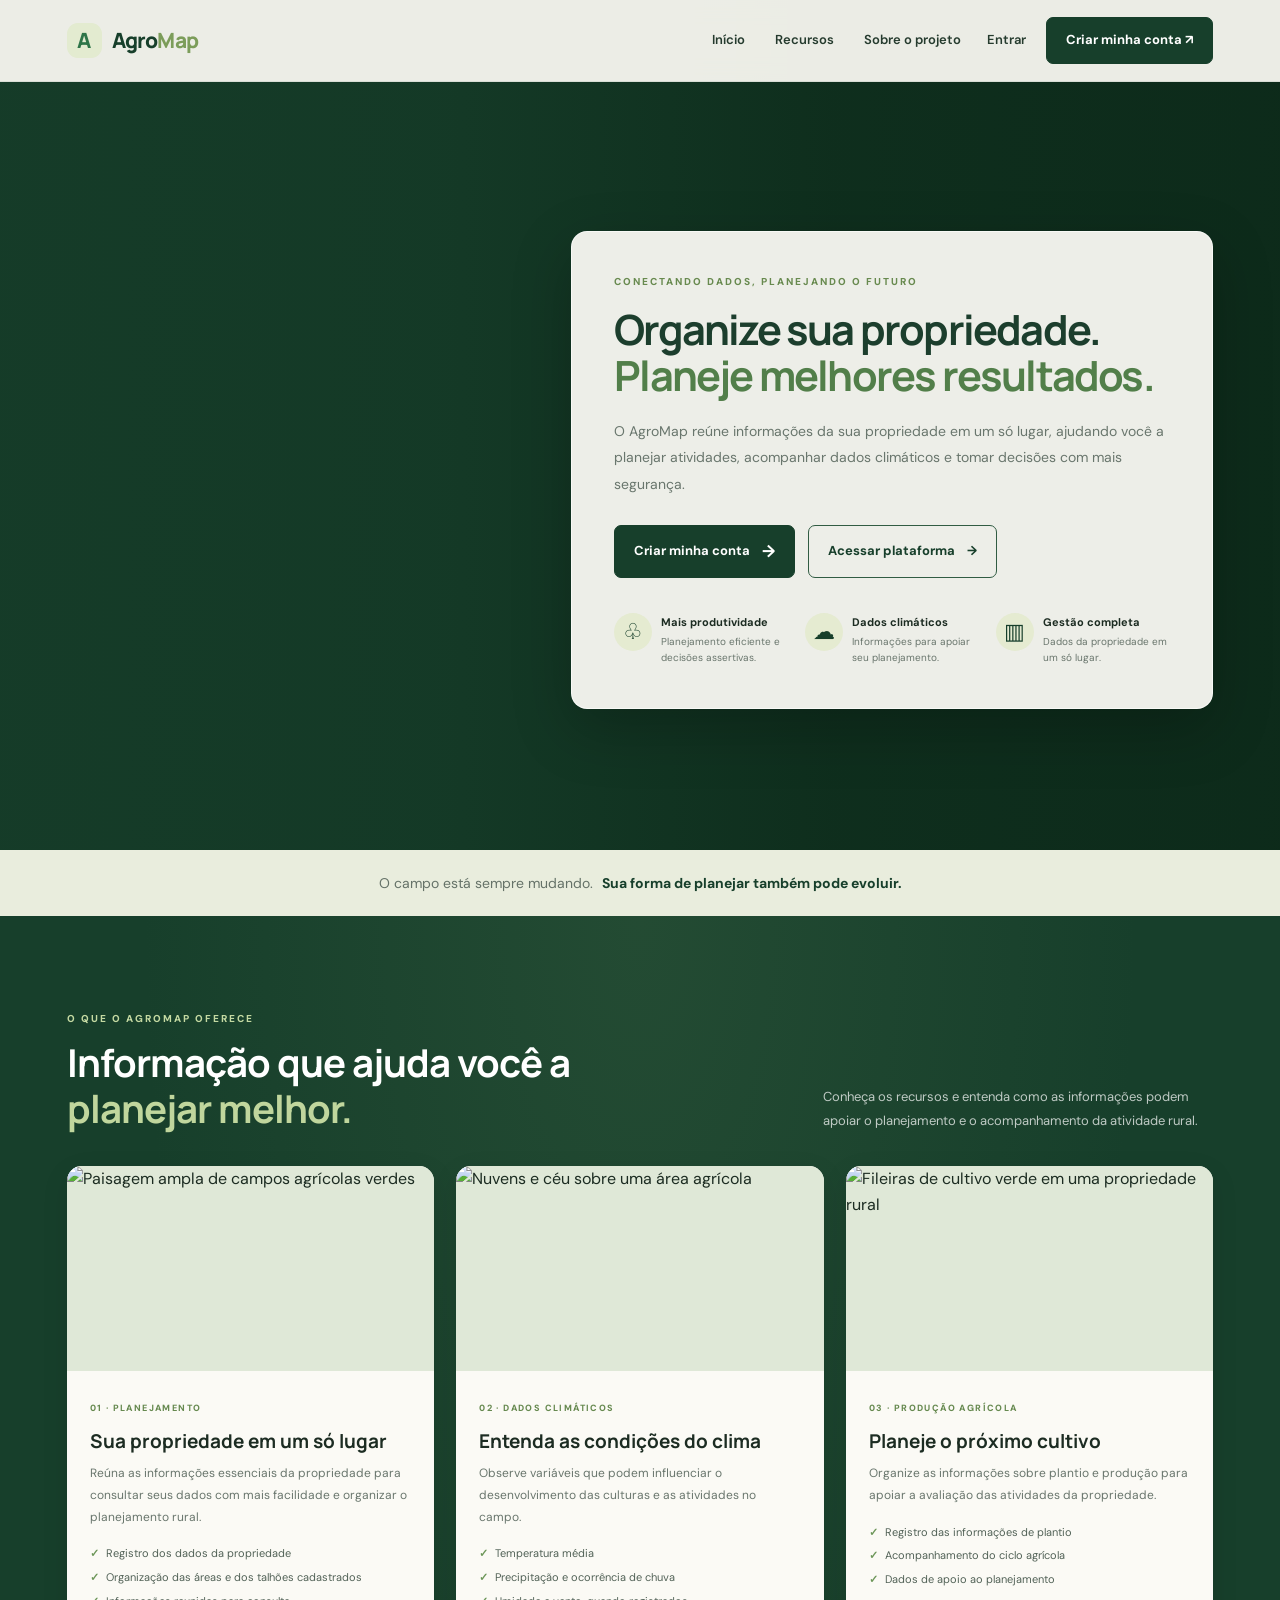
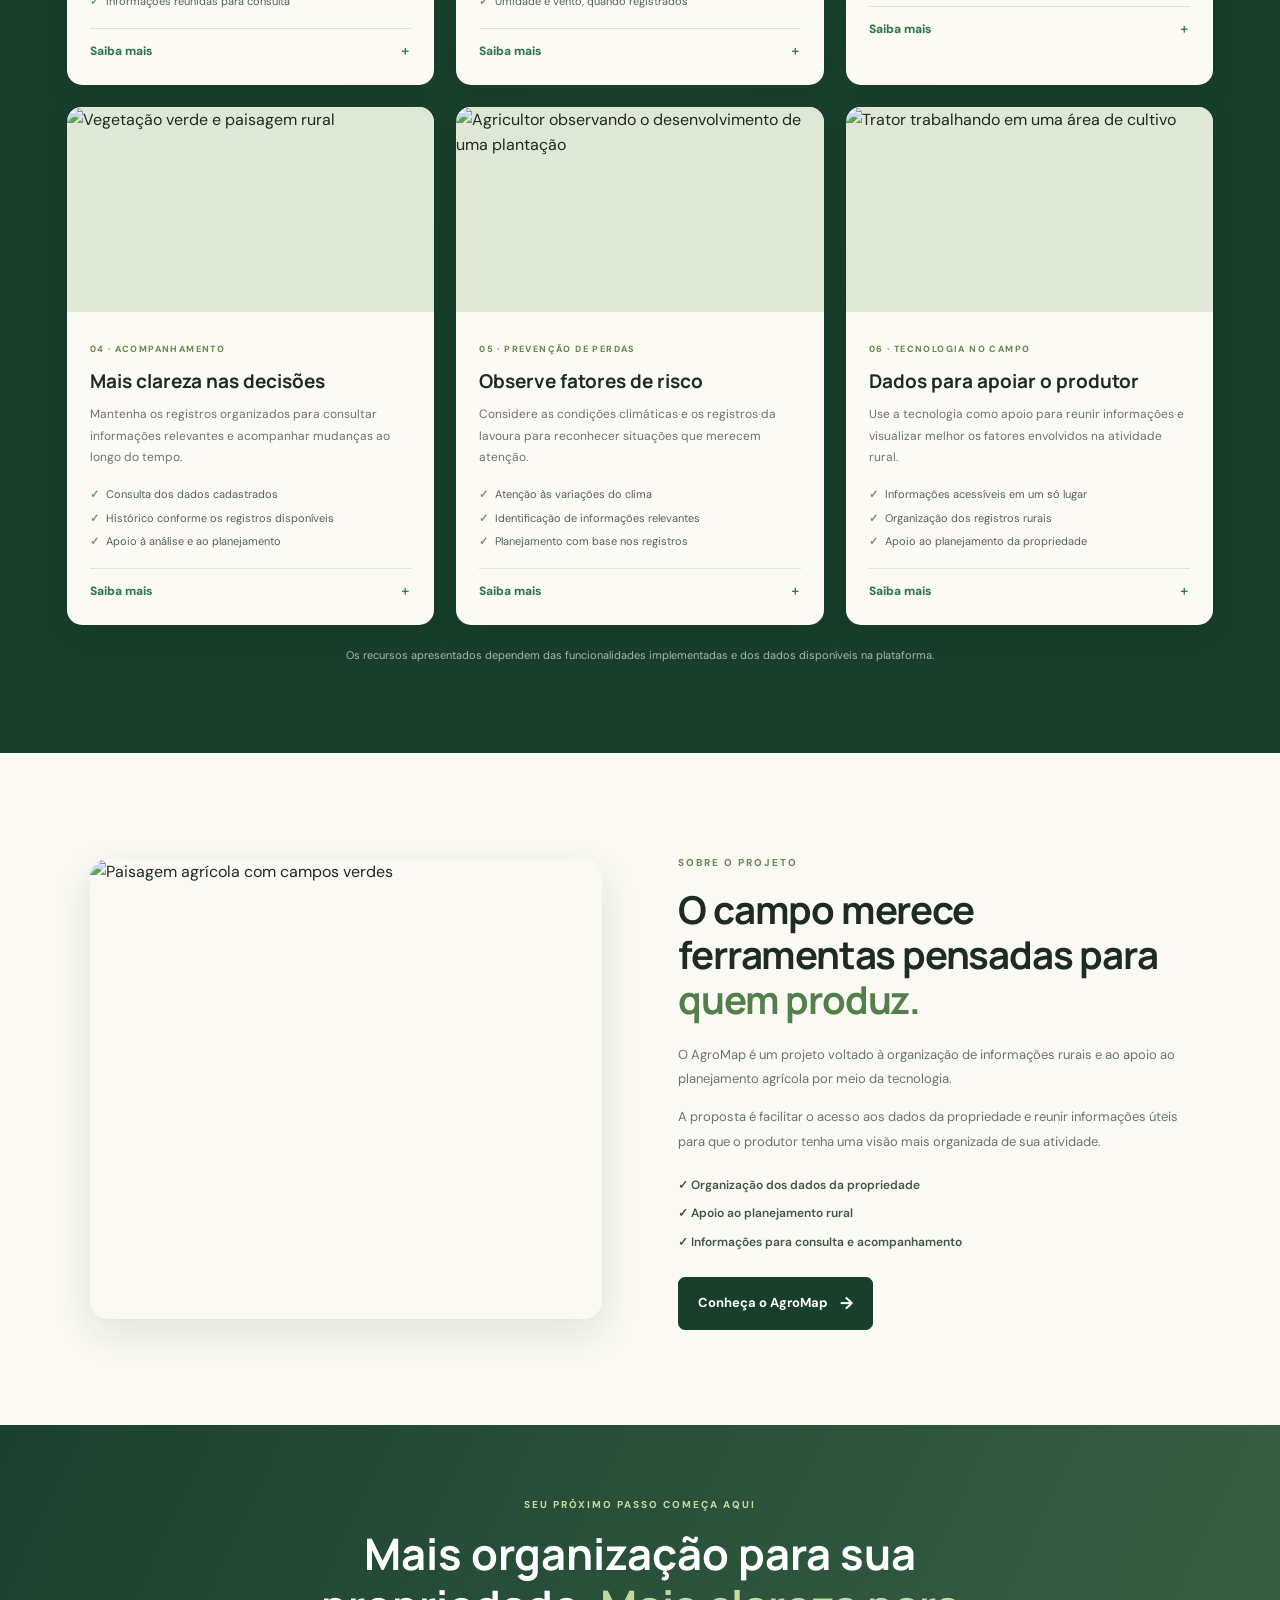
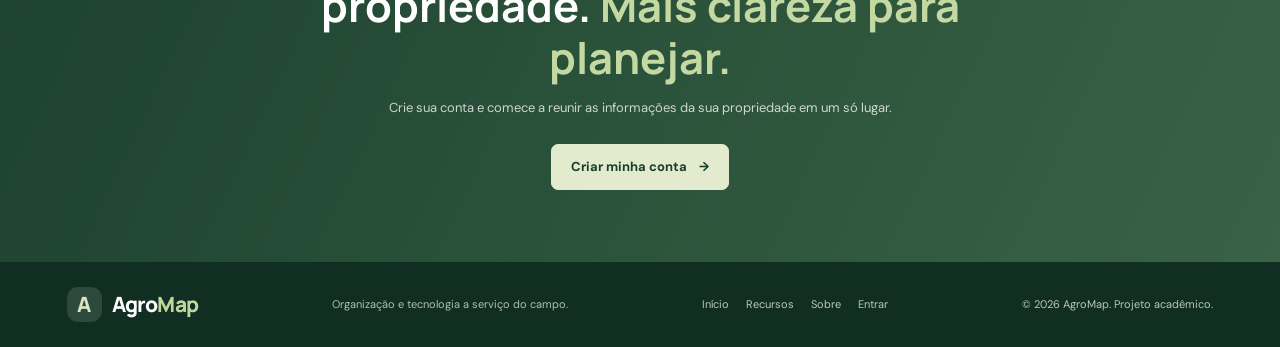
==== commit 3c439b4f: "Replace old HTML structure with updated version" ====
--- a/index.html
+++ b/index.html
@@ -37,7 +37,7 @@
 
 <main>
   <section class="hero" id="inicio">
-    <div class="hero-photo" role="img" aria-label="Plantação verde em uma paisagem rural"></div>
+    <div class="hero-photo" role="img" aria-label="Plantação verde em fileiras ao pôr do sol"></div>
 
     <div class="hero-panel">
       <span class="section-kicker">CONECTANDO DADOS, PLANEJANDO O FUTURO</span>
@@ -112,6 +112,7 @@
           src="https://images.unsplash.com/photo-1500382017468-9049fed747ef?auto=format&fit=crop&w=1200&q=90"
           alt="Paisagem ampla de campos agrícolas verdes"
           loading="lazy"
+          onerror="this.onerror=null;this.src='https://images.unsplash.com/photo-1499529112087-3cb3b73feedb?auto=format&fit=crop&w=1200&q=90';"
         >
 
         <div class="feature-body">
@@ -142,8 +143,9 @@
       <article class="feature-card">
         <img
           src="https://images.unsplash.com/photo-1470071459604-3b5ec3a7fe05?auto=format&fit=crop&w=1200&q=90"
-          alt="Nuvens e céu sobre uma paisagem rural"
-          loading="lazy"
+          alt="Nuvens e céu sobre uma área agrícola"
+          loading="lazy"
+          onerror="this.onerror=null;this.src='https://images.unsplash.com/photo-1500530855697-b586d89ba3ee?auto=format&fit=crop&w=1000&q=85';"
         >
 
         <div class="feature-body">
@@ -176,6 +178,7 @@
           src="https://images.unsplash.com/photo-1499529112087-3cb3b73feedb?auto=format&fit=crop&w=1200&q=90"
           alt="Fileiras de cultivo verde em uma propriedade rural"
           loading="lazy"
+          onerror="this.onerror=null;this.src='https://images.unsplash.com/photo-1500382017468-9049fed747ef?auto=format&fit=crop&w=1200&q=90';"
         >
 
         <div class="feature-body">
@@ -209,6 +212,7 @@
           src="https://images.unsplash.com/photo-1464226184884-fa280b87c399?auto=format&fit=crop&w=1200&q=90"
           alt="Vegetação verde e paisagem rural"
           loading="lazy"
+          onerror="this.onerror=null;this.src='https://images.unsplash.com/photo-1592982537447-7440770cbfc9?auto=format&fit=crop&w=1000&q=85';"
         >
 
         <div class="feature-body">
@@ -242,6 +246,7 @@
           src="https://images.unsplash.com/photo-1592982537447-7440770cbfc9?auto=format&fit=crop&w=1200&q=90"
           alt="Agricultor observando o desenvolvimento de uma plantação"
           loading="lazy"
+          onerror="this.onerror=null;this.src='https://images.unsplash.com/photo-1499529112087-3cb3b73feedb?auto=format&fit=crop&w=1200&q=90';"
         >
 
         <div class="feature-body">
@@ -273,8 +278,9 @@
       <article class="feature-card">
         <img
           src="https://images.unsplash.com/photo-1500382017468-9049fed747ef?auto=format&fit=crop&w=1200&q=90"
-          alt="Área de cultivo em uma propriedade rural"
-          loading="lazy"
+          alt="Trator trabalhando em uma área de cultivo"
+          loading="lazy"
+          onerror="this.onerror=null;this.src='https://images.unsplash.com/photo-1592982537447-7440770cbfc9?auto=format&fit=crop&w=1000&q=85';"
         >
 
         <div class="feature-body">
@@ -389,6 +395,7 @@
         "aria-label",
         aberto ? "Fechar menu" : "Abrir menu"
       );
+
       menuToggle.textContent = aberto ? "✕" : "☰";
     });
 
--- a/style.css
+++ b/style.css
@@ -1,3 +1,8 @@
+/* ==========================================
+   AGROMAP — STYLE.CSS COMPLETO
+   Foto principal ampliada até o cabeçalho
+========================================== */
+
 :root {
   --green: #2e7548;
   --green-mid: #527f4a;
@@ -35,23 +40,27 @@
 }
 
 img {
+  display: block;
   max-width: 100%;
-  display: block;
-}
-
-/* CABEÇALHO */
+}
+
+/* ==========================================
+   CABEÇALHO
+========================================== */
 
 .site-header {
-  height: 76px;
+  position: absolute;
+  top: 0;
+  left: 0;
+  z-index: 50;
+  width: 100%;
+  height: 82px;
   padding: 0 5.2%;
   display: flex;
   align-items: center;
   justify-content: space-between;
   gap: 26px;
-  background: rgba(250, 249, 243, .97);
-  position: sticky;
-  top: 0;
-  z-index: 50;
+  background: rgba(250, 249, 243, .94);
   border-bottom: 1px solid rgba(31, 65, 43, .09);
   backdrop-filter: blur(12px);
 }
@@ -161,42 +170,66 @@
   display: none;
 }
 
-/* DESTAQUE PRINCIPAL */
+/* ==========================================
+   DESTAQUE PRINCIPAL — FOTO GRANDE
+========================================== */
 
 .hero {
-  min-height: 600px;
-  display: grid;
-  grid-template-columns: 40% 60%;
-  background: var(--cream);
   position: relative;
+  isolation: isolate;
+  min-height: 850px;
+  padding: 145px 5.2% 65px;
+  display: flex;
+  align-items: center;
+  justify-content: flex-end;
+  background: var(--green-dark);
   overflow: hidden;
 }
 
+/* A imagem ocupa toda a seção, não apenas a lateral. */
 .hero-photo {
-  min-height: 600px;
-  background-image: url("https://images.unsplash.com/photo-1464226184884-fa280b87c399?auto=format&fit=crop&w=1800&q=90");
+  position: absolute;
+  inset: 0;
+  z-index: 0;
+  width: 100%;
+  height: 100%;
+  min-height: 100%;
+  background-image: url("https://images.unsplash.com/photo-1500382017468-9049fed747ef?auto=format&fit=crop&w=2400&q=95");
   background-size: cover;
-  background-position: center;
-  position: relative;
-}
-
+  background-position: center 55%;
+}
+
+/* Camada escura para destacar o painel e o cabeçalho. */
 .hero-photo::after {
   content: "";
   position: absolute;
   inset: 0;
+  z-index: 1;
   background: linear-gradient(
     90deg,
-    rgba(17, 49, 31, .05),
-    rgba(17, 49, 31, .12)
+    rgba(9, 35, 20, .12) 0%,
+    rgba(9, 35, 20, .20) 35%,
+    rgba(9, 35, 20, .60) 65%,
+    rgba(9, 35, 20, .72) 100%
   );
 }
 
+/* Painel de texto sobre a fotografia. */
 .hero-panel {
-  padding: 68px clamp(35px, 5vw, 85px) 48px;
+  position: relative;
+  z-index: 2;
+  width: min(650px, 56%);
+  margin-top: 10px;
+  padding: 42px;
   display: flex;
   flex-direction: column;
   justify-content: center;
   min-width: 0;
+  border: 1px solid rgba(255, 255, 255, .65);
+  border-radius: 16px;
+  background: rgba(250, 249, 244, .95);
+  box-shadow: 0 20px 60px rgba(0, 0, 0, .22);
+  backdrop-filter: blur(8px);
 }
 
 .section-kicker {
@@ -253,27 +286,27 @@
 .hero-benefits {
   display: grid;
   grid-template-columns: repeat(3, minmax(0, 1fr));
-  gap: 20px;
-  margin-top: 50px;
+  gap: 16px;
+  margin-top: 35px;
 }
 
 .benefit-item {
   display: flex;
   align-items: flex-start;
-  gap: 10px;
+  gap: 9px;
   min-width: 0;
 }
 
 .benefit-icon {
-  flex: 0 0 43px;
-  width: 43px;
-  height: 43px;
+  flex: 0 0 38px;
+  width: 38px;
+  height: 38px;
   border-radius: 50%;
   display: grid;
   place-items: center;
   background: #e5ebd1;
   color: var(--green-dark);
-  font-size: 23px;
+  font-size: 22px;
 }
 
 .benefit-item strong,
@@ -293,7 +326,9 @@
   color: var(--muted);
 }
 
-/* FAIXA DE MENSAGEM */
+/* ==========================================
+   FAIXA DE MENSAGEM
+========================================== */
 
 .intro-strip {
   padding: 22px 7%;
@@ -315,7 +350,9 @@
   color: var(--green-dark);
 }
 
-/* RECURSOS E CARTÕES */
+/* ==========================================
+   RECURSOS E CARTÕES
+========================================== */
 
 .section-wrap {
   padding: 88px 5.2%;
@@ -470,7 +507,9 @@
   font-size: 11px;
 }
 
-/* SOBRE O PROJETO */
+/* ==========================================
+   SOBRE O PROJETO
+========================================== */
 
 .about-section {
   display: grid;
@@ -522,11 +561,9 @@
   color: #405648;
 }
 
-.about-content li::first-letter {
-  color: #67904f;
-}
-
-/* CHAMADA FINAL */
+/* ==========================================
+   CHAMADA FINAL
+========================================== */
 
 .final-cta {
   padding: 65px 24px 72px;
@@ -572,7 +609,9 @@
   transform: translateY(-2px);
 }
 
-/* RODAPÉ */
+/* ==========================================
+   RODAPÉ
+========================================== */
 
 .site-footer {
   display: flex;
@@ -619,15 +658,20 @@
   color: #d3e5b5;
 }
 
-/* TELAS MENORES */
+/* ==========================================
+   TABLETS E TELAS MÉDIAS
+========================================== */
 
 @media (max-width: 1100px) {
   .hero {
-    grid-template-columns: 38% 62%;
+    min-height: 800px;
+    padding-left: 4%;
+    padding-right: 4%;
   }
 
   .hero-panel {
-    padding: 48px 35px;
+    width: 62%;
+    padding: 35px;
   }
 
   .hero-benefits {
@@ -639,9 +683,9 @@
   }
 
   .benefit-icon {
-    flex-basis: 36px;
-    width: 36px;
-    height: 36px;
+    flex-basis: 34px;
+    width: 34px;
+    height: 34px;
   }
 
   .feature-grid {
@@ -649,7 +693,7 @@
   }
 
   .section-heading {
-    align-items: start;
+    align-items: flex-start;
     flex-direction: column;
     gap: 12px;
   }
@@ -657,10 +701,21 @@
   .section-intro {
     max-width: 650px;
   }
-}
+
+  .about-section {
+    gap: 35px;
+    padding-left: 5%;
+    padding-right: 5%;
+  }
+}
+
+/* ==========================================
+   CELULARES E TABLETS PEQUENOS
+========================================== */
 
 @media (max-width: 780px) {
   .site-header {
+    position: absolute;
     height: 68px;
     padding: 0 22px;
   }
@@ -676,6 +731,7 @@
     top: 68px;
     left: 0;
     right: 0;
+    z-index: 60;
     background: var(--cream);
     padding: 18px 22px 24px;
     box-shadow: 0 12px 18px rgba(0, 0, 0, .08);
@@ -693,6 +749,10 @@
     border-bottom: 1px solid var(--border);
   }
 
+  .header-actions {
+    display: none;
+  }
+
   .mobile-actions {
     display: flex;
     gap: 12px;
@@ -716,22 +776,36 @@
     color: #fff;
   }
 
-  .header-actions {
-    display: none;
-  }
-
   .hero {
-    grid-template-columns: 1fr;
+    min-height: 900px;
+    padding: 115px 18px 30px;
+    align-items: flex-end;
+    justify-content: center;
   }
 
   .hero-photo {
-    min-height: 330px;
-    height: 330px;
-    background-position: center 55%;
+    position: absolute;
+    inset: 0;
+    width: 100%;
+    height: 100%;
+    min-height: 100%;
+    background-position: center;
+  }
+
+  .hero-photo::after {
+    background: linear-gradient(
+      180deg,
+      rgba(9, 35, 20, .12) 0%,
+      rgba(9, 35, 20, .22) 30%,
+      rgba(9, 35, 20, .68) 100%
+    );
   }
 
   .hero-panel {
-    padding: 42px 25px 38px;
+    width: 100%;
+    max-width: 620px;
+    margin: 0 auto;
+    padding: 30px 25px;
   }
 
   .hero h1 {
@@ -740,7 +814,7 @@
   }
 
   .hero-benefits {
-    margin-top: 32px;
+    margin-top: 28px;
   }
 
   .intro-strip {
@@ -773,19 +847,38 @@
   }
 }
 
+/* ==========================================
+   CELULARES
+========================================== */
+
 @media (max-width: 520px) {
-  .hero-photo {
-    height: 260px;
-    min-height: 260px;
+  .site-header {
+    padding: 0 16px;
+  }
+
+  .hero {
+    min-height: 880px;
+    padding: 100px 12px 18px;
   }
 
   .hero-panel {
-    padding: 35px 20px;
+    padding: 26px 20px;
+    border-radius: 13px;
+  }
+
+  .hero h1 {
+    font-size: 33px;
+    margin: 13px 0 15px;
+  }
+
+  .hero-panel > p {
+    font-size: 13px;
   }
 
   .hero-buttons {
     flex-direction: column;
     align-items: stretch;
+    margin-top: 20px;
   }
 
   .hero-buttons a {
@@ -794,7 +887,7 @@
 
   .hero-benefits {
     grid-template-columns: 1fr;
-    gap: 15px;
+    gap: 13px;
   }
 
   .benefit-item {
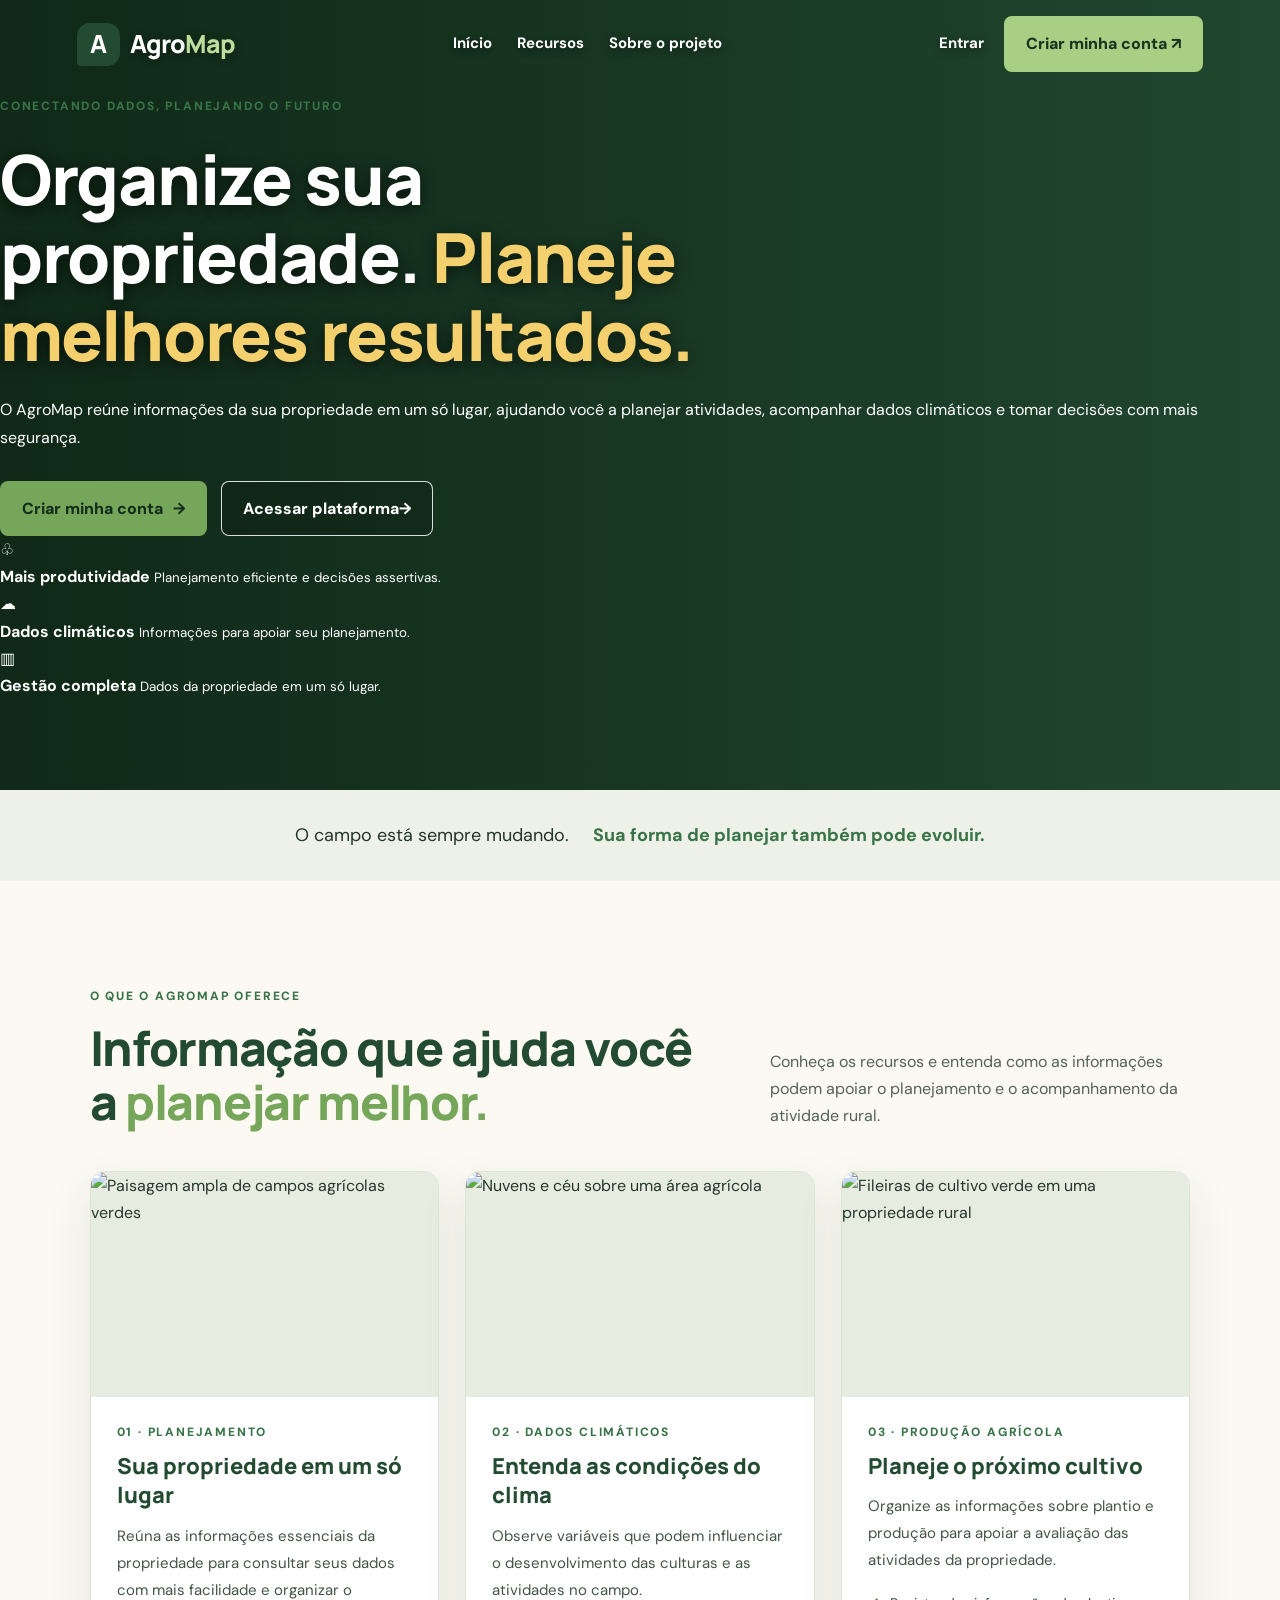
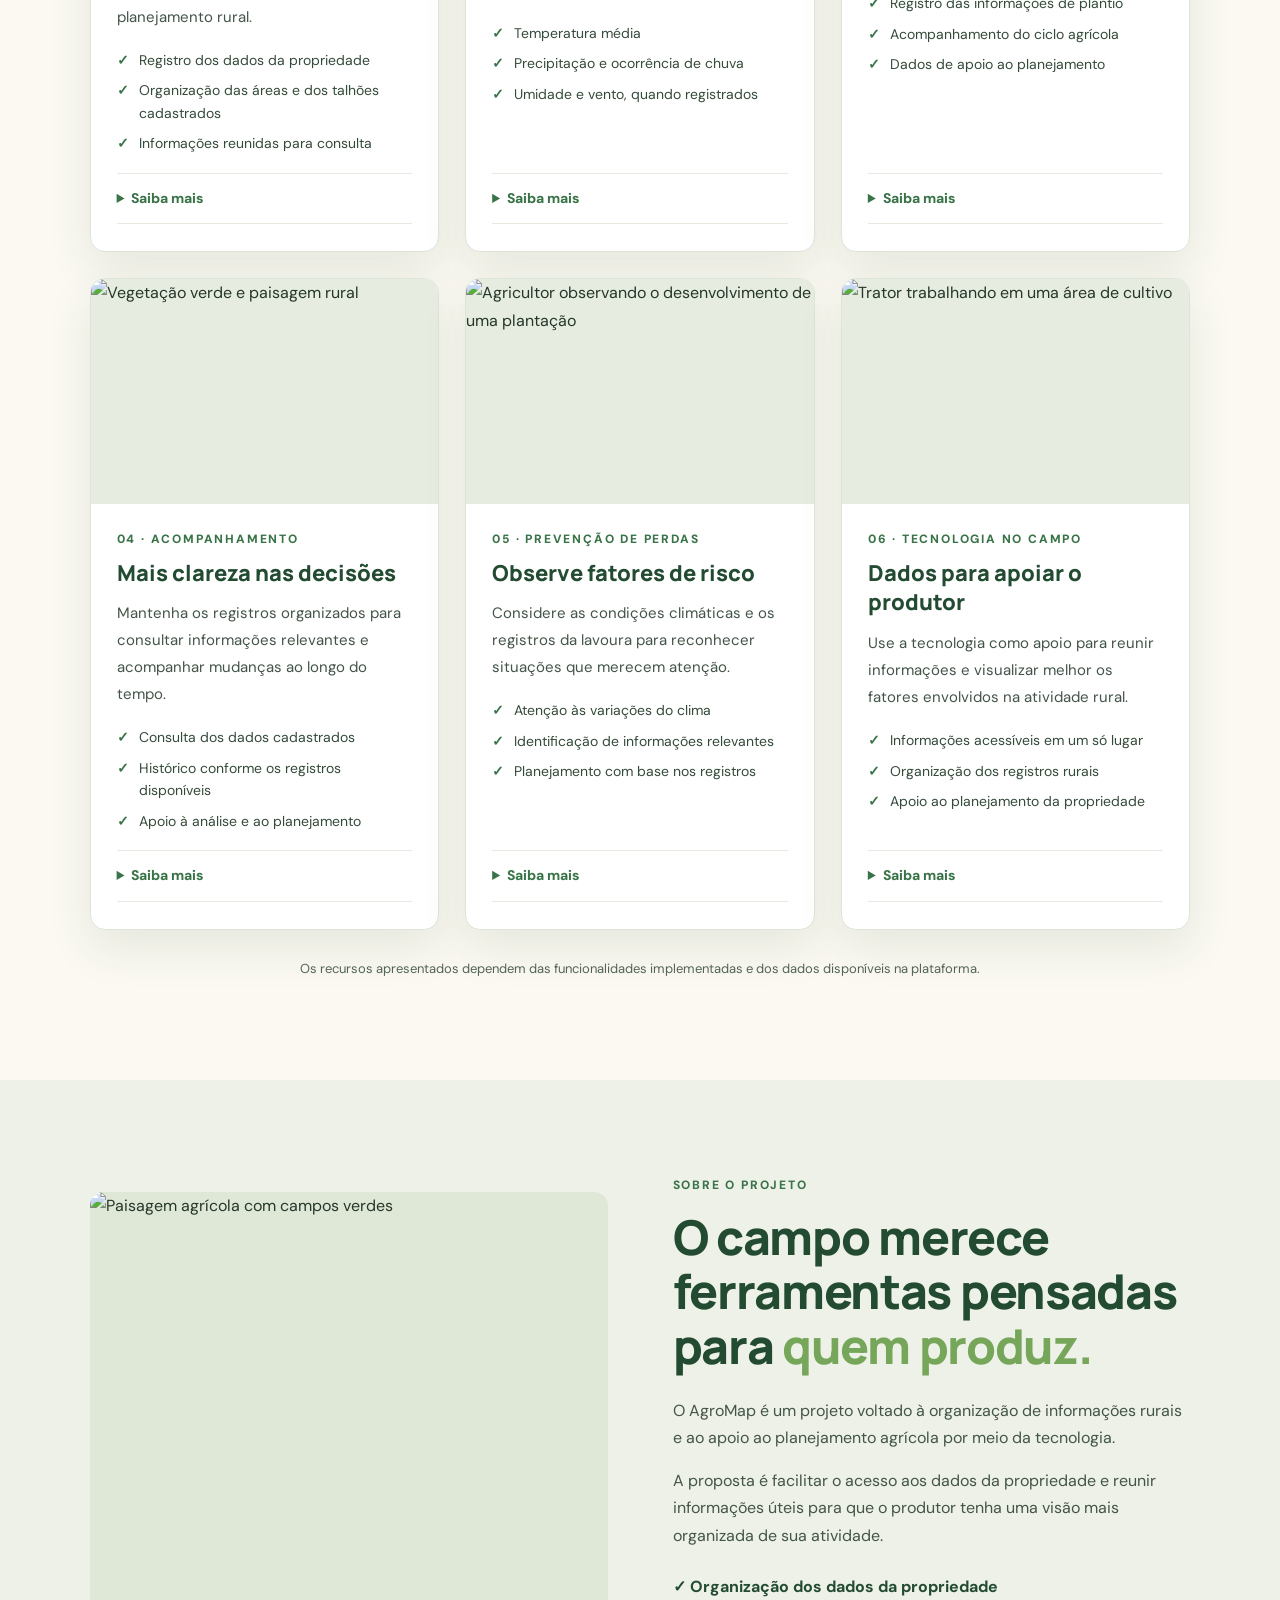
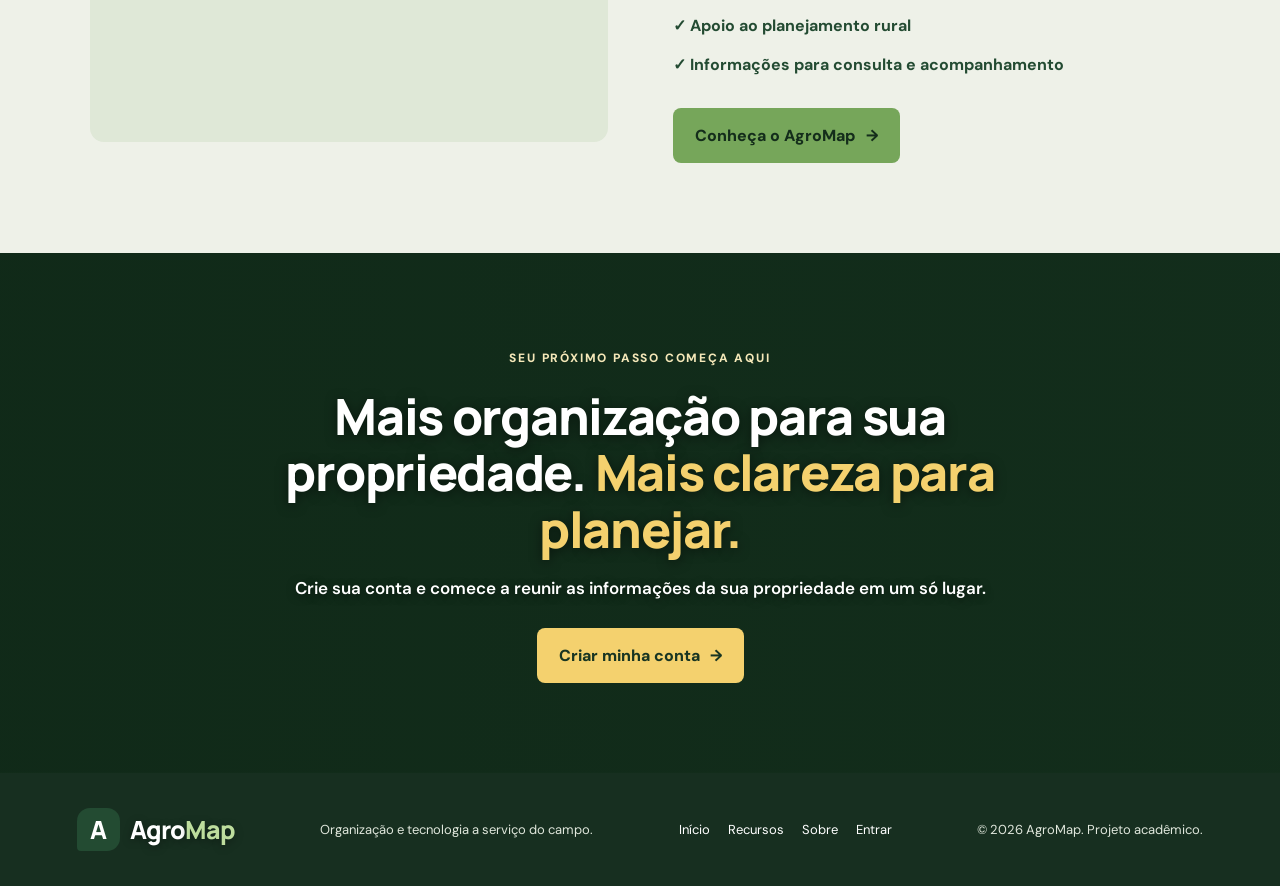
==== commit ce834bd5: "Refactor index.html structure and content" ====
--- a/index.html
+++ b/index.html
@@ -1,4 +1,3 @@
-
 <!DOCTYPE html>
 <html lang="pt-BR">
 <head>
@@ -10,9 +9,12 @@
 
   <link rel="preconnect" href="https://fonts.googleapis.com">
   <link rel="preconnect" href="https://fonts.gstatic.com" crossorigin>
+
   <link href="https://fonts.googleapis.com/css2?family=DM+Sans:wght@400;500;600;700&family=Manrope:wght@400;500;600;700;800&display=swap" rel="stylesheet">
+
   <link rel="stylesheet" href="style.css">
 </head>
+
 <body>
 
 <header class="site-header">
@@ -21,7 +23,13 @@
     <span class="brand-name">Agro<span>Map</span></span>
   </a>
 
-  <button class="menu-toggle" id="menuToggle" aria-label="Abrir menu" aria-expanded="false" type="button">☰</button>
+  <button
+    class="menu-toggle"
+    id="menuToggle"
+    aria-label="Abrir menu"
+    aria-expanded="false"
+    type="button"
+  >☰</button>
 
   <nav class="main-nav" id="mainNav" aria-label="Menu principal">
     <a href="#inicio">Início</a>
@@ -31,18 +39,33 @@
 
   <div class="header-actions">
     <a href="login.html" class="login-link">Entrar</a>
-    <a href="cadastro.html" class="header-button">Criar minha conta ↗</a>
+    <a href="cadastro.html" class="header-button">
+      Criar minha conta ↗
+    </a>
   </div>
 </header>
 
 <main>
+
+  <!-- APRESENTAÇÃO PRINCIPAL -->
   <section class="hero" id="inicio">
-    <div class="hero-photo" role="img" aria-label="Plantação verde em fileiras ao pôr do sol"></div>
+
+    <div
+      class="hero-photo"
+      role="img"
+      aria-label="Plantação verde em fileiras ao pôr do sol"
+    ></div>
 
     <div class="hero-panel">
-      <span class="section-kicker">CONECTANDO DADOS, PLANEJANDO O FUTURO</span>
-
-      <h1>Organize sua propriedade. <span>Planeje melhores resultados.</span></h1>
+
+      <span class="section-kicker">
+        CONECTANDO DADOS, PLANEJANDO O FUTURO
+      </span>
+
+      <h1>
+        Organize sua propriedade.
+        <span>Planeje melhores resultados.</span>
+      </h1>
 
       <p>
         O AgroMap reúne informações da sua propriedade em um só lugar,
@@ -61,11 +84,14 @@
       </div>
 
       <div class="hero-benefits">
+
         <div class="benefit-item">
           <span class="benefit-icon">♧</span>
           <div>
             <strong>Mais produtividade</strong>
-            <small>Planejamento eficiente e decisões assertivas.</small>
+            <small>
+              Planejamento eficiente e decisões assertivas.
+            </small>
           </div>
         </div>
 
@@ -73,7 +99,9 @@
           <span class="benefit-icon">☁</span>
           <div>
             <strong>Dados climáticos</strong>
-            <small>Informações para apoiar seu planejamento.</small>
+            <small>
+              Informações para apoiar seu planejamento.
+            </small>
           </div>
         </div>
 
@@ -81,23 +109,37 @@
           <span class="benefit-icon">▥</span>
           <div>
             <strong>Gestão completa</strong>
-            <small>Dados da propriedade em um só lugar.</small>
+            <small>
+              Dados da propriedade em um só lugar.
+            </small>
           </div>
         </div>
+
       </div>
     </div>
   </section>
 
+  <!-- MENSAGEM DE DESTAQUE -->
   <section class="intro-strip">
     <p>O campo está sempre mudando.</p>
-    <strong>Sua forma de planejar também pode evoluir.</strong>
+    <strong>
+      Sua forma de planejar também pode evoluir.
+    </strong>
   </section>
 
+  <!-- RECURSOS DO AGROMAP -->
   <section class="features section-wrap" id="recursos">
+
     <div class="section-heading">
       <div>
-        <span class="section-kicker">O QUE O AGROMAP OFERECE</span>
-        <h2>Informação que ajuda você a <span>planejar melhor.</span></h2>
+        <span class="section-kicker">
+          O QUE O AGROMAP OFERECE
+        </span>
+
+        <h2>
+          Informação que ajuda você a
+          <span>planejar melhor.</span>
+        </h2>
       </div>
 
       <p class="section-intro">
@@ -107,6 +149,8 @@
     </div>
 
     <div class="feature-grid">
+
+      <!-- CARTÃO 1 -->
       <article class="feature-card">
         <img
           src="https://images.unsplash.com/photo-1500382017468-9049fed747ef?auto=format&fit=crop&w=1200&q=90"
@@ -116,8 +160,12 @@
         >
 
         <div class="feature-body">
-          <span class="feature-label">01 · PLANEJAMENTO</span>
+          <span class="feature-label">
+            01 · PLANEJAMENTO
+          </span>
+
           <h3>Sua propriedade em um só lugar</h3>
+
           <p>
             Reúna as informações essenciais da propriedade para consultar
             seus dados com mais facilidade e organizar o planejamento rural.
@@ -140,6 +188,7 @@
         </div>
       </article>
 
+      <!-- CARTÃO 2 -->
       <article class="feature-card">
         <img
           src="https://images.unsplash.com/photo-1470071459604-3b5ec3a7fe05?auto=format&fit=crop&w=1200&q=90"
@@ -149,8 +198,12 @@
         >
 
         <div class="feature-body">
-          <span class="feature-label">02 · DADOS CLIMÁTICOS</span>
+          <span class="feature-label">
+            02 · DADOS CLIMÁTICOS
+          </span>
+
           <h3>Entenda as condições do clima</h3>
+
           <p>
             Observe variáveis que podem influenciar o desenvolvimento
             das culturas e as atividades no campo.
@@ -173,6 +226,7 @@
         </div>
       </article>
 
+      <!-- CARTÃO 3 -->
       <article class="feature-card">
         <img
           src="https://images.unsplash.com/photo-1499529112087-3cb3b73feedb?auto=format&fit=crop&w=1200&q=90"
@@ -182,8 +236,12 @@
         >
 
         <div class="feature-body">
-          <span class="feature-label">03 · PRODUÇÃO AGRÍCOLA</span>
+          <span class="feature-label">
+            03 · PRODUÇÃO AGRÍCOLA
+          </span>
+
           <h3>Planeje o próximo cultivo</h3>
+
           <p>
             Organize as informações sobre plantio e produção para apoiar
             a avaliação das atividades da propriedade.
@@ -207,6 +265,7 @@
         </div>
       </article>
 
+      <!-- CARTÃO 4 -->
       <article class="feature-card">
         <img
           src="https://images.unsplash.com/photo-1464226184884-fa280b87c399?auto=format&fit=crop&w=1200&q=90"
@@ -216,8 +275,12 @@
         >
 
         <div class="feature-body">
-          <span class="feature-label">04 · ACOMPANHAMENTO</span>
+          <span class="feature-label">
+            04 · ACOMPANHAMENTO
+          </span>
+
           <h3>Mais clareza nas decisões</h3>
+
           <p>
             Mantenha os registros organizados para consultar informações
             relevantes e acompanhar mudanças ao longo do tempo.
@@ -241,6 +304,7 @@
         </div>
       </article>
 
+      <!-- CARTÃO 5 -->
       <article class="feature-card">
         <img
           src="https://images.unsplash.com/photo-1592982537447-7440770cbfc9?auto=format&fit=crop&w=1200&q=90"
@@ -250,8 +314,12 @@
         >
 
         <div class="feature-body">
-          <span class="feature-label">05 · PREVENÇÃO DE PERDAS</span>
+          <span class="feature-label">
+            05 · PREVENÇÃO DE PERDAS
+          </span>
+
           <h3>Observe fatores de risco</h3>
+
           <p>
             Considere as condições climáticas e os registros da lavoura
             para reconhecer situações que merecem atenção.
@@ -275,6 +343,7 @@
         </div>
       </article>
 
+      <!-- CARTÃO 6 -->
       <article class="feature-card">
         <img
           src="https://images.unsplash.com/photo-1500382017468-9049fed747ef?auto=format&fit=crop&w=1200&q=90"
@@ -284,8 +353,12 @@
         >
 
         <div class="feature-body">
-          <span class="feature-label">06 · TECNOLOGIA NO CAMPO</span>
+          <span class="feature-label">
+            06 · TECNOLOGIA NO CAMPO
+          </span>
+
           <h3>Dados para apoiar o produtor</h3>
+
           <p>
             Use a tecnologia como apoio para reunir informações e visualizar
             melhor os fatores envolvidos na atividade rural.
@@ -307,6 +380,7 @@
           </details>
         </div>
       </article>
+
     </div>
 
     <p class="features-note">
@@ -315,7 +389,9 @@
     </p>
   </section>
 
+  <!-- SOBRE O PROJETO -->
   <section class="about-section" id="sobre">
+
     <div class="about-image">
       <img
         src="https://images.unsplash.com/photo-1500382017468-9049fed747ef?auto=format&fit=crop&w=1400&q=90"
@@ -325,8 +401,14 @@
     </div>
 
     <div class="about-content">
-      <span class="section-kicker">SOBRE O PROJETO</span>
-      <h2>O campo merece ferramentas pensadas para <span>quem produz.</span></h2>
+      <span class="section-kicker">
+        SOBRE O PROJETO
+      </span>
+
+      <h2>
+        O campo merece ferramentas pensadas para
+        <span>quem produz.</span>
+      </h2>
 
       <p>
         O AgroMap é um projeto voltado à organização de informações rurais
@@ -349,22 +431,37 @@
         Conheça o AgroMap <span>→</span>
       </a>
     </div>
+
   </section>
 
+  <!-- CHAMADA FINAL -->
   <section class="final-cta">
-    <span class="section-kicker">SEU PRÓXIMO PASSO COMEÇA AQUI</span>
-    <h2>Mais organização para sua propriedade. <span>Mais clareza para planejar.</span></h2>
+
+    <span class="section-kicker">
+      SEU PRÓXIMO PASSO COMEÇA AQUI
+    </span>
+
+    <h2>
+      Mais organização para sua propriedade.
+      <span>Mais clareza para planejar.</span>
+    </h2>
+
     <p>
       Crie sua conta e comece a reunir as informações da sua propriedade
       em um só lugar.
     </p>
+
     <a href="cadastro.html" class="button-light">
       Criar minha conta <span>→</span>
     </a>
+
   </section>
+
 </main>
 
+<!-- RODAPÉ -->
 <footer class="site-footer">
+
   <a href="#inicio" class="brand" aria-label="AgroMap - voltar ao início">
     <span class="brand-symbol">A</span>
     <span class="brand-name">Agro<span>Map</span></span>
@@ -380,6 +477,7 @@
   </div>
 
   <small>© 2026 AgroMap. Projeto acadêmico.</small>
+
 </footer>
 
 <script>
@@ -390,7 +488,11 @@
     menuToggle.addEventListener("click", () => {
       const aberto = mainNav.classList.toggle("is-open");
 
-      menuToggle.setAttribute("aria-expanded", String(aberto));
+      menuToggle.setAttribute(
+        "aria-expanded",
+        String(aberto)
+      );
+
       menuToggle.setAttribute(
         "aria-label",
         aberto ? "Fechar menu" : "Abrir menu"
@@ -402,6 +504,7 @@
     mainNav.querySelectorAll("a").forEach((link) => {
       link.addEventListener("click", () => {
         mainNav.classList.remove("is-open");
+
         menuToggle.setAttribute("aria-expanded", "false");
         menuToggle.setAttribute("aria-label", "Abrir menu");
         menuToggle.textContent = "☰";
--- a/style.css
+++ b/style.css
@@ -1,19 +1,19 @@
+
 /* ==========================================
-   AGROMAP — STYLE.CSS COMPLETO
-   Foto principal ampliada até o cabeçalho
+   AGROMAP — ESTILO COMPLETO
+   Foto principal até o topo + cartões alinhados
 ========================================== */
 
 :root {
-  --green: #2e7548;
-  --green-mid: #527f4a;
-  --green-dark: #173f2b;
-  --green-deep: #102f21;
-  --cream: #faf9f4;
-  --text: #1c2c22;
-  --muted: #69766d;
-  --border: #dce5da;
-  --shadow: 0 14px 38px rgba(18, 53, 34, .11);
-  --radius: 15px;
+  --green-dark: #234b32;
+  --green: #397348;
+  --green-light: #76a65a;
+  --cream: #fbf9f2;
+  --gold: #e8ad38;
+  --text: #25362a;
+  --muted: #536357;
+  --white: #ffffff;
+  --shadow: 0 18px 45px rgba(35, 75, 50, 0.10);
 }
 
 * {
@@ -31,7 +31,8 @@
   font-family: "DM Sans", sans-serif;
   color: var(--text);
   background: var(--cream);
-  line-height: 1.6;
+  line-height: 1.7;
+  font-size: 16px;
 }
 
 a {
@@ -44,487 +45,429 @@
   max-width: 100%;
 }
 
-/* ==========================================
-   CABEÇALHO
-========================================== */
-
+/* CABEÇALHO */
 .site-header {
   position: absolute;
   top: 0;
   left: 0;
-  z-index: 50;
   width: 100%;
-  height: 82px;
-  padding: 0 5.2%;
+  min-height: 88px;
+  padding: 15px 6%;
   display: flex;
   align-items: center;
   justify-content: space-between;
-  gap: 26px;
-  background: rgba(250, 249, 243, .94);
-  border-bottom: 1px solid rgba(31, 65, 43, .09);
-  backdrop-filter: blur(12px);
+  gap: 24px;
+  background: transparent;
+  z-index: 100;
 }
 
 .brand {
-  display: flex;
+  display: inline-flex;
   align-items: center;
   gap: 10px;
   flex-shrink: 0;
 }
 
 .brand-symbol {
-  width: 35px;
-  height: 35px;
   display: grid;
   place-items: center;
-  border-radius: 11px;
-  background: #e3ebd0;
-  color: var(--green);
-  font-family: Manrope, sans-serif;
-  font-size: 21px;
+  width: 43px;
+  height: 43px;
+  background: var(--green-dark);
+  color: white;
+  border-radius: 13px 13px 13px 4px;
+  font-family: "Manrope", sans-serif;
+  font-size: 25px;
   font-weight: 800;
 }
 
 .brand-name {
-  font-family: Manrope, sans-serif;
-  font-weight: 800;
-  font-size: 21px;
-  letter-spacing: -.8px;
-  color: var(--green-dark);
+  font-family: "Manrope", sans-serif;
+  color: white;
+  font-size: 25px;
+  font-weight: 800;
+  letter-spacing: -1px;
+  text-shadow: 0 2px 8px rgba(0, 0, 0, .35);
 }
 
 .brand-name span {
-  color: #7c9d5a;
-}
-
-.main-nav {
+  color: #bddd9d;
+}
+
+.main-nav,
+.header-actions {
   display: flex;
   align-items: center;
-  gap: 30px;
-  margin-left: auto;
-}
-
-.main-nav > a,
+  gap: 25px;
+}
+
+.main-nav a,
 .login-link {
-  font-size: 13px;
-  font-weight: 600;
-  color: #253b2e;
+  color: white;
+  font-size: 15px;
+  font-weight: 700;
+  text-shadow: 0 2px 8px rgba(0, 0, 0, .45);
   transition: color .2s;
 }
 
-.main-nav > a:hover,
-.login-link:hover {
-  color: var(--green-mid);
+.main-nav a:hover,
+.login-link:hover,
+.footer-links a:hover {
+  color: #c5e7a5;
 }
 
 .header-actions {
-  display: flex;
-  align-items: center;
   gap: 20px;
 }
 
 .header-button,
 .button-primary,
-.button-secondary,
 .button-light {
-  min-height: 46px;
-  padding: 12px 19px;
+  display: inline-flex;
+  justify-content: center;
+  align-items: center;
+  gap: 10px;
+  padding: 14px 22px;
+  border-radius: 8px;
+  font-weight: 800;
+  transition: transform .2s, background .2s;
+}
+
+.header-button {
+  color: #17351f;
+  background: #a8cf83;
+}
+
+.header-button:hover {
+  background: #c4e5a6;
+  transform: translateY(-2px);
+}
+
+.menu-toggle {
+  display: none;
+  color: white;
+  border: 0;
+  background: transparent;
+  font-size: 28px;
+  cursor: pointer;
+}
+
+/* FOTO PRINCIPAL */
+.hero {
+  min-height: 790px;
+  display: flex;
+  flex-direction: column;
+  justify-content: center;
+  position: relative;
+  overflow: hidden;
+  color: white;
+  background-color: #234b32;
+  background-image:
+    linear-gradient(
+      90deg,
+      rgba(10, 31, 16, .78) 0%,
+      rgba(13, 34, 19, .53) 44%,
+      rgba(13, 34, 19, .10) 100%
+    ),
+    url("https://images.unsplash.com/photo-1500382017468-9049fed747ef?auto=format&fit=crop&w=2200&q=90");
+  background-position: center center;
+  background-size: cover;
+  background-repeat: no-repeat;
+}
+
+.hero-content {
+  max-width: 850px;
+  padding: 150px 8% 125px;
+}
+
+.eyebrow,
+.section-kicker,
+.feature-label {
+  font-size: 12px;
+  font-weight: 800;
+  letter-spacing: 1.8px;
+}
+
+.eyebrow {
+  color: white;
+  text-shadow: 0 2px 8px rgba(0, 0, 0, .65);
+}
+
+.hero h1,
+.section-heading h2,
+.about-content h2,
+.final-cta h2 {
+  font-family: "Manrope", sans-serif;
+  font-weight: 800;
+  line-height: 1.13;
+  letter-spacing: -1.3px;
+}
+
+.hero h1 {
+  max-width: 760px;
+  margin: 22px 0;
+  font-size: clamp(42px, 5.4vw, 70px);
+  color: white;
+  text-shadow: 0 3px 15px rgba(0, 0, 0, .62);
+}
+
+.hero h1 span {
+  color: #f4d16e;
+}
+
+.hero-content > p {
+  max-width: 620px;
+  color: white;
+  font-size: 18px;
+  line-height: 1.8;
+  font-weight: 500;
+  text-shadow: 0 2px 9px rgba(0, 0, 0, .7);
+}
+
+.hero-buttons {
+  display: flex;
+  flex-wrap: wrap;
+  gap: 14px;
+  margin-top: 30px;
+}
+
+.button-primary {
+  background: var(--green-light);
+  color: #142d1b;
+}
+
+.button-primary:hover {
+  background: #91bd73;
+  transform: translateY(-2px);
+}
+
+.button-secondary {
   display: inline-flex;
   align-items: center;
   justify-content: center;
-  gap: 12px;
-  border-radius: 7px;
-  font-size: 13px;
-  font-weight: 700;
-  transition: transform .2s, background .2s, border-color .2s;
-}
-
-.header-button,
-.button-primary {
-  background: var(--green-dark);
-  color: #fff;
-  border: 1px solid var(--green-dark);
-}
-
-.header-button:hover,
-.button-primary:hover {
-  background: #28583c;
-  transform: translateY(-2px);
-}
-
-.header-button span,
-.button-primary span {
-  font-size: 17px;
-}
-
-.menu-toggle {
-  display: none;
-  border: 0;
-  background: transparent;
+  padding: 13px 21px;
+  border: 1px solid rgba(255, 255, 255, .85);
+  border-radius: 8px;
+  color: white;
+  font-weight: 800;
+  background: rgba(0, 0, 0, .15);
+}
+
+.button-secondary:hover {
+  background: rgba(255, 255, 255, .15);
+}
+
+.hero-note {
+  margin-top: 35px;
+  padding-left: 15px;
+  border-left: 3px solid var(--gold);
+  color: white;
+  font-size: 14px;
+  font-weight: 600;
+  text-shadow: 0 2px 8px rgba(0, 0, 0, .7);
+}
+
+.hero-bottom {
+  position: absolute;
+  bottom: 0;
+  left: 0;
+  right: 0;
+  display: flex;
+  align-items: center;
+  justify-content: space-between;
+  gap: 20px;
+  padding: 18px 6%;
+  background: rgba(18, 43, 26, .78);
+  color: white;
+  font-size: 11px;
+  font-weight: 800;
+  letter-spacing: 1.5px;
+}
+
+.hero-bottom a {
+  color: white;
+}
+
+/* FAIXA INTRODUTÓRIA */
+.intro-strip {
+  display: flex;
+  flex-wrap: wrap;
+  justify-content: center;
+  gap: 10px 24px;
+  padding: 30px 6%;
+  background: #edf1e7;
+  text-align: center;
+  font-size: 18px;
+}
+
+.intro-strip strong {
+  color: var(--green);
+}
+
+/* SEÇÃO DE RECURSOS */
+.section-wrap {
+  padding: 100px 7%;
+}
+
+.section-heading {
+  display: flex;
+  align-items: end;
+  justify-content: space-between;
+  gap: 45px;
+  margin-bottom: 42px;
+}
+
+.section-kicker {
+  color: var(--green);
+}
+
+.section-heading h2,
+.about-content h2 {
+  margin-top: 13px;
   color: var(--green-dark);
-  font-size: 27px;
-  cursor: pointer;
-}
-
-.mobile-actions {
-  display: none;
-}
-
-/* ==========================================
-   DESTAQUE PRINCIPAL — FOTO GRANDE
-========================================== */
-
-.hero {
-  position: relative;
-  isolation: isolate;
-  min-height: 850px;
-  padding: 145px 5.2% 65px;
-  display: flex;
-  align-items: center;
-  justify-content: flex-end;
-  background: var(--green-dark);
-  overflow: hidden;
-}
-
-/* A imagem ocupa toda a seção, não apenas a lateral. */
-.hero-photo {
-  position: absolute;
-  inset: 0;
-  z-index: 0;
-  width: 100%;
-  height: 100%;
-  min-height: 100%;
-  background-image: url("https://images.unsplash.com/photo-1500382017468-9049fed747ef?auto=format&fit=crop&w=2400&q=95");
-  background-size: cover;
-  background-position: center 55%;
-}
-
-/* Camada escura para destacar o painel e o cabeçalho. */
-.hero-photo::after {
-  content: "";
-  position: absolute;
-  inset: 0;
-  z-index: 1;
-  background: linear-gradient(
-    90deg,
-    rgba(9, 35, 20, .12) 0%,
-    rgba(9, 35, 20, .20) 35%,
-    rgba(9, 35, 20, .60) 65%,
-    rgba(9, 35, 20, .72) 100%
-  );
-}
-
-/* Painel de texto sobre a fotografia. */
-.hero-panel {
-  position: relative;
-  z-index: 2;
-  width: min(650px, 56%);
-  margin-top: 10px;
-  padding: 42px;
-  display: flex;
-  flex-direction: column;
-  justify-content: center;
-  min-width: 0;
-  border: 1px solid rgba(255, 255, 255, .65);
-  border-radius: 16px;
-  background: rgba(250, 249, 244, .95);
-  box-shadow: 0 20px 60px rgba(0, 0, 0, .22);
-  backdrop-filter: blur(8px);
-}
-
-.section-kicker {
-  display: inline-block;
-  color: #688a4f;
-  font-size: 10px;
-  font-weight: 800;
-  letter-spacing: 2px;
-  line-height: 1.5;
-}
-
-.hero h1 {
-  max-width: 760px;
-  margin: 17px 0 19px;
-  font-family: Manrope, sans-serif;
-  font-size: clamp(34px, 3.25vw, 54px);
-  line-height: 1.12;
-  letter-spacing: -1.8px;
-  color: #1c3e2d;
-}
-
-.hero h1 span,
+  font-size: clamp(32px, 4vw, 48px);
+}
+
 .section-heading h2 span,
-.about-content h2 span,
-.final-cta h2 span {
-  color: var(--green-mid);
-}
-
-.hero-panel > p {
-  max-width: 610px;
+.about-content h2 span {
+  color: var(--green-light);
+}
+
+.section-intro {
+  max-width: 420px;
   color: var(--muted);
-  font-size: 14px;
-  line-height: 1.9;
-}
-
-.hero-buttons {
-  display: flex;
-  flex-wrap: wrap;
-  gap: 13px;
-  margin-top: 27px;
-}
-
-.button-secondary {
-  border: 1px solid #315c43;
-  color: var(--green-dark);
-  background: transparent;
-}
-
-.button-secondary:hover {
-  background: #edf1e7;
-  transform: translateY(-2px);
-}
-
-.hero-benefits {
-  display: grid;
-  grid-template-columns: repeat(3, minmax(0, 1fr));
-  gap: 16px;
-  margin-top: 35px;
-}
-
-.benefit-item {
-  display: flex;
-  align-items: flex-start;
-  gap: 9px;
-  min-width: 0;
-}
-
-.benefit-icon {
-  flex: 0 0 38px;
-  width: 38px;
-  height: 38px;
-  border-radius: 50%;
-  display: grid;
-  place-items: center;
-  background: #e5ebd1;
-  color: var(--green-dark);
-  font-size: 22px;
-}
-
-.benefit-item strong,
-.benefit-item small {
-  display: block;
-}
-
-.benefit-item strong {
-  font-size: 11px;
-  line-height: 1.4;
-  margin: 2px 0 4px;
-}
-
-.benefit-item small {
-  font-size: 10px;
-  line-height: 1.6;
-  color: var(--muted);
-}
-
-/* ==========================================
-   FAIXA DE MENSAGEM
-========================================== */
-
-.intro-strip {
-  padding: 22px 7%;
-  display: flex;
-  justify-content: center;
-  align-items: center;
-  gap: 9px;
-  flex-wrap: wrap;
-  background: #e9eddd;
-  text-align: center;
-  font-size: 14px;
-}
-
-.intro-strip p {
-  color: #657268;
-}
-
-.intro-strip strong {
-  color: var(--green-dark);
-}
-
-/* ==========================================
-   RECURSOS E CARTÕES
-========================================== */
-
-.section-wrap {
-  padding: 88px 5.2%;
-}
-
-.features {
-  background:
-    radial-gradient(ellipse at top, rgba(72, 111, 75, .25), transparent 55%),
-    var(--green-dark);
-  color: #fff;
-}
-
-.section-heading {
-  display: flex;
-  justify-content: space-between;
-  align-items: end;
-  gap: 36px;
-  margin-bottom: 34px;
-}
-
-.section-heading .section-kicker {
-  color: #c4d9a2;
-}
-
-.section-heading h2 {
-  max-width: 650px;
-  margin-top: 10px;
-  font-family: Manrope, sans-serif;
-  font-size: clamp(28px, 3vw, 42px);
-  line-height: 1.2;
-  letter-spacing: -1px;
-}
-
-.section-heading h2 span {
-  color: #c0d69d;
-}
-
-.section-intro {
-  max-width: 390px;
-  color: rgba(255, 255, 255, .72);
-  font-size: 13px;
-  line-height: 1.8;
-}
-
+  font-size: 16px;
+}
+
+/* CARTÕES */
 .feature-grid {
   display: grid;
   grid-template-columns: repeat(3, minmax(0, 1fr));
-  gap: 22px;
+  gap: 26px;
+  align-items: stretch;
 }
 
 .feature-card {
+  display: flex;
+  flex-direction: column;
+  min-width: 0;
+  height: 100%;
   overflow: hidden;
-  border-radius: var(--radius);
-  background: #fbfaf5;
-  color: var(--text);
-  box-shadow: 0 8px 28px rgba(0, 0, 0, .09);
+  background: white;
+  border: 1px solid #dce5d8;
+  border-radius: 15px;
+  box-shadow: var(--shadow);
   transition: transform .25s, box-shadow .25s;
 }
 
 .feature-card:hover {
   transform: translateY(-5px);
-  box-shadow: 0 18px 35px rgba(0, 0, 0, .17);
+  box-shadow: 0 24px 50px rgba(35, 75, 50, .15);
 }
 
 .feature-card > img {
+  display: block;
   width: 100%;
-  height: 205px;
+  height: 225px;
+  flex-shrink: 0;
   object-fit: cover;
-  background: #dfe8d7;
+  object-position: center;
+  background: #e6ecdf;
 }
 
 .feature-body {
-  padding: 22px 23px 24px;
+  display: flex;
+  flex-direction: column;
+  flex: 1;
+  padding: 25px 26px 27px;
 }
 
 .feature-label {
-  font-size: 9px;
-  letter-spacing: 1.4px;
-  font-weight: 800;
-  color: #66894f;
+  color: var(--green);
 }
 
 .feature-body h3 {
-  font-family: Manrope, sans-serif;
-  font-size: 19px;
-  line-height: 1.3;
-  margin: 10px 0;
-}
-
-.feature-body > p {
-  font-size: 12px;
+  margin: 9px 0 12px;
+  font-family: "Manrope", sans-serif;
+  font-size: 22px;
+  line-height: 1.35;
+  font-weight: 800;
+  color: var(--green-dark);
+}
+
+.feature-body > p,
+.feature-body details p {
+  color: #435448;
+  font-size: 15px;
   line-height: 1.8;
-  color: var(--muted);
 }
 
 .feature-points {
+  display: grid;
+  gap: 8px;
+  margin: 18px 0;
+  padding: 0;
   list-style: none;
-  margin: 16px 0;
-  color: #526257;
-  font-size: 11px;
-  line-height: 1.8;
 }
 
 .feature-points li {
   position: relative;
-  padding-left: 16px;
-  margin: 4px 0;
+  padding-left: 22px;
+  color: #354b3a;
+  font-size: 14px;
+  line-height: 1.6;
 }
 
 .feature-points li::before {
   content: "✓";
   position: absolute;
   left: 0;
-  color: #6c9658;
-  font-weight: 800;
-}
-
-.feature-card details {
-  border-top: 1px solid var(--border);
-  padding-top: 13px;
-  margin-top: 15px;
-}
-
-.feature-card summary {
+  top: 0;
+  color: var(--green);
+  font-weight: 800;
+}
+
+.feature-body details {
+  margin-top: auto;
+  border-top: 1px solid #e7eadf;
+  border-bottom: 1px solid #e7eadf;
+  padding: 13px 0;
+}
+
+.feature-body summary {
+  color: var(--green);
   cursor: pointer;
-  color: var(--green);
-  font-size: 12px;
-  font-weight: 800;
-  list-style: none;
-}
-
-.feature-card summary::after {
-  content: "＋";
-  float: right;
-}
-
-.feature-card details[open] summary::after {
-  content: "−";
-}
-
-.feature-card details p {
-  padding-top: 10px;
+  font-size: 14px;
+  font-weight: 800;
+}
+
+.feature-body details p {
+  margin-top: 10px;
+  font-size: 14px;
+}
+
+.features-note {
+  margin-top: 28px;
   color: var(--muted);
-  font-size: 12px;
-  line-height: 1.8;
-}
-
-.features-note {
-  margin-top: 22px;
+  font-size: 13px;
   text-align: center;
-  color: rgba(255, 255, 255, .62);
-  font-size: 11px;
-}
-
-/* ==========================================
-   SOBRE O PROJETO
-========================================== */
-
+}
+
+/* SOBRE O PROJETO */
 .about-section {
   display: grid;
   grid-template-columns: 1fr 1fr;
   align-items: center;
-  gap: clamp(35px, 6vw, 90px);
-  padding: 95px 7%;
-  background: var(--cream);
+  gap: 65px;
+  padding: 90px 7%;
+  background: #eef1e8;
 }
 
 .about-image {
-  height: 460px;
+  height: 550px;
   overflow: hidden;
-  border-radius: 18px;
-  box-shadow: var(--shadow);
+  border-radius: 14px;
+  background: #dfe8d7;
 }
 
 .about-image img {
@@ -534,158 +477,123 @@
 }
 
 .about-content h2 {
-  font-family: Manrope, sans-serif;
-  font-size: clamp(30px, 3vw, 43px);
-  line-height: 1.18;
-  letter-spacing: -1.2px;
-  margin: 13px 0 20px;
-}
-
-.about-content p {
-  font-size: 13px;
-  color: var(--muted);
-  line-height: 1.9;
-  margin: 0 0 13px;
+  margin-bottom: 24px;
+}
+
+.about-content > p {
+  margin-bottom: 16px;
+  color: #435448;
+  font-size: 16px;
 }
 
 .about-content ul {
+  display: grid;
+  gap: 12px;
+  margin: 24px 0 30px;
   list-style: none;
-  margin: 22px 0 25px;
-  display: grid;
-  gap: 9px;
+  font-weight: 700;
 }
 
 .about-content li {
-  font-size: 12px;
-  font-weight: 600;
-  color: #405648;
-}
-
-/* ==========================================
-   CHAMADA FINAL
-========================================== */
-
+  color: var(--green-dark);
+}
+
+/* CHAMADA FINAL */
 .final-cta {
-  padding: 65px 24px 72px;
+  padding: 90px 7%;
+  color: white;
   text-align: center;
-  color: #fff;
-  background:
-    linear-gradient(115deg, rgba(18, 57, 39, .96), rgba(38, 83, 52, .91)),
-    url("https://images.unsplash.com/photo-1500382017468-9049fed747ef?auto=format&fit=crop&w=1600&q=85") center/cover;
+  background-color: #183522;
+  background-image:
+    linear-gradient(
+      90deg,
+      rgba(15, 40, 23, .86),
+      rgba(15, 40, 23, .60)
+    ),
+    url("https://images.unsplash.com/photo-1464226184884-fa280b87c399?auto=format&fit=crop&w=2000&q=90");
+  background-size: cover;
+  background-position: center 55%;
 }
 
 .final-cta .section-kicker {
-  color: #c4d9a2;
+  color: #f4e7b8;
 }
 
 .final-cta h2 {
   max-width: 800px;
-  margin: 12px auto;
-  font-family: Manrope, sans-serif;
-  font-size: clamp(29px, 3.4vw, 44px);
-  line-height: 1.2;
+  margin: 17px auto;
+  font-size: clamp(34px, 4vw, 50px);
+  color: white;
+  text-shadow: 0 2px 12px rgba(0, 0, 0, .5);
 }
 
 .final-cta h2 span {
-  color: #c4d9a2;
+  color: #f4d16e;
 }
 
 .final-cta p {
-  max-width: 620px;
-  margin: 0 auto 24px;
-  color: rgba(255, 255, 255, .77);
-  font-size: 13px;
-  line-height: 1.8;
+  margin: 0 auto 25px;
+  max-width: 700px;
+  color: white;
+  font-size: 17px;
+  font-weight: 600;
+  text-shadow: 0 2px 8px rgba(0, 0, 0, .5);
 }
 
 .button-light {
-  background: #e2ebcd;
-  color: var(--green-dark);
-  border: 1px solid #e2ebcd;
+  background: #f4d16e;
+  color: #183522;
 }
 
 .button-light:hover {
-  background: #fff;
+  background: #ffe49a;
   transform: translateY(-2px);
 }
 
-/* ==========================================
-   RODAPÉ
-========================================== */
-
+/* RODAPÉ */
 .site-footer {
   display: flex;
   align-items: center;
   justify-content: space-between;
+  flex-wrap: wrap;
   gap: 22px;
+  padding: 35px 6%;
+  background: #172f20;
+  color: white;
+}
+
+.site-footer .brand-name {
+  color: white;
+}
+
+.site-footer p,
+.site-footer small {
+  color: #e0e7dc;
+  font-size: 13px;
+}
+
+.footer-links {
+  display: flex;
   flex-wrap: wrap;
-  padding: 25px 5.2%;
-  background: #102f22;
-  color: #fff;
-}
-
-.site-footer .brand-name {
-  color: #fff;
-}
-
-.site-footer .brand-symbol {
-  background: rgba(255, 255, 255, .12);
-  color: #d7e6c0;
-}
-
-.site-footer .brand-name span {
-  color: #c0d69d;
-}
-
-.site-footer > p {
-  color: rgba(255, 255, 255, .68);
-  font-size: 11px;
-}
-
-.footer-links {
-  display: flex;
-  gap: 17px;
-  flex-wrap: wrap;
-}
-
-.footer-links a,
-.site-footer > small {
-  font-size: 11px;
-  color: rgba(255, 255, 255, .72);
-}
-
-.footer-links a:hover {
-  color: #d3e5b5;
-}
-
-/* ==========================================
-   TABLETS E TELAS MÉDIAS
-========================================== */
-
-@media (max-width: 1100px) {
-  .hero {
-    min-height: 800px;
-    padding-left: 4%;
-    padding-right: 4%;
-  }
-
-  .hero-panel {
-    width: 62%;
-    padding: 35px;
-  }
-
-  .hero-benefits {
-    gap: 12px;
-  }
-
-  .benefit-item {
-    gap: 7px;
-  }
-
-  .benefit-icon {
-    flex-basis: 34px;
-    width: 34px;
-    height: 34px;
+  gap: 18px;
+  font-size: 13px;
+}
+
+/* TABLETS */
+@media (max-width: 1050px) {
+  .site-header {
+    padding: 14px 4%;
+    gap: 16px;
+  }
+
+  .main-nav,
+  .header-actions {
+    gap: 14px;
+  }
+
+  .header-button {
+    padding: 12px 15px;
+    font-size: 13px;
   }
 
   .feature-grid {
@@ -693,31 +601,40 @@
   }
 
   .section-heading {
-    align-items: flex-start;
-    flex-direction: column;
-    gap: 12px;
+    display: block;
   }
 
   .section-intro {
-    max-width: 650px;
+    margin-top: 20px;
   }
 
   .about-section {
     gap: 35px;
-    padding-left: 5%;
-    padding-right: 5%;
-  }
-}
-
-/* ==========================================
-   CELULARES E TABLETS PEQUENOS
-========================================== */
-
-@media (max-width: 780px) {
+    padding: 70px 6%;
+  }
+
+  .about-image {
+    height: 470px;
+  }
+}
+
+/* CELULARES */
+@media (max-width: 700px) {
   .site-header {
-    position: absolute;
-    height: 68px;
-    padding: 0 22px;
+    min-height: 76px;
+    flex-wrap: wrap;
+    padding: 12px 5%;
+    gap: 10px;
+  }
+
+  .brand-symbol {
+    width: 37px;
+    height: 37px;
+    font-size: 21px;
+  }
+
+  .brand-name {
+    font-size: 22px;
   }
 
   .menu-toggle {
@@ -727,203 +644,113 @@
 
   .main-nav {
     display: none;
-    position: absolute;
-    top: 68px;
-    left: 0;
-    right: 0;
-    z-index: 60;
-    background: var(--cream);
-    padding: 18px 22px 24px;
-    box-shadow: 0 12px 18px rgba(0, 0, 0, .08);
-    align-items: stretch;
+    width: 100%;
+    flex-direction: column;
+    align-items: flex-start;
     gap: 0;
-    flex-direction: column;
+    order: 3;
+    padding: 10px 16px;
+    background: rgba(23, 47, 32, .97);
+    border-radius: 10px;
   }
 
   .main-nav.is-open {
     display: flex;
   }
 
-  .main-nav > a {
-    padding: 12px 0;
-    border-bottom: 1px solid var(--border);
+  .main-nav a {
+    width: 100%;
+    padding: 11px 0;
+    color: white;
   }
 
   .header-actions {
+    width: 100%;
+    justify-content: flex-end;
+    gap: 12px;
+    order: 4;
+  }
+
+  .header-button {
+    padding: 10px 13px;
+    font-size: 13px;
+  }
+
+  .login-link {
+    padding: 9px;
+  }
+
+  .hero {
+    min-height: 740px;
+    background-position: 58% center;
+  }
+
+  .hero-content {
+    padding: 145px 6% 125px;
+  }
+
+  .hero h1 {
+    font-size: clamp(39px, 10vw, 52px);
+  }
+
+  .hero-content > p {
+    font-size: 16px;
+  }
+
+  .hero-bottom {
+    flex-wrap: wrap;
+    font-size: 9px;
+    gap: 8px;
+  }
+
+  .hero-bottom-center {
     display: none;
   }
 
-  .mobile-actions {
-    display: flex;
-    gap: 12px;
-    padding-top: 16px;
-  }
-
-  .mobile-login,
-  .mobile-register {
-    padding: 10px 14px;
-    border-radius: 7px;
-    font-size: 12px;
-    font-weight: 700;
-  }
-
-  .mobile-login {
-    border: 1px solid var(--green);
-  }
-
-  .mobile-register {
-    background: var(--green-dark);
-    color: #fff;
-  }
-
-  .hero {
-    min-height: 900px;
-    padding: 115px 18px 30px;
-    align-items: flex-end;
-    justify-content: center;
-  }
-
-  .hero-photo {
-    position: absolute;
-    inset: 0;
-    width: 100%;
-    height: 100%;
-    min-height: 100%;
-    background-position: center;
-  }
-
-  .hero-photo::after {
-    background: linear-gradient(
-      180deg,
-      rgba(9, 35, 20, .12) 0%,
-      rgba(9, 35, 20, .22) 30%,
-      rgba(9, 35, 20, .68) 100%
-    );
-  }
-
-  .hero-panel {
-    width: 100%;
-    max-width: 620px;
-    margin: 0 auto;
-    padding: 30px 25px;
-  }
-
-  .hero h1 {
-    font-size: clamp(33px, 7vw, 46px);
-    letter-spacing: -1px;
-  }
-
-  .hero-benefits {
-    margin-top: 28px;
-  }
-
   .intro-strip {
-    padding: 18px 20px;
+    padding: 25px 6%;
+    font-size: 16px;
   }
 
   .section-wrap {
-    padding: 65px 22px;
+    padding: 65px 5%;
+  }
+
+  .section-heading h2,
+  .about-content h2 {
+    font-size: 34px;
+  }
+
+  .feature-grid {
+    grid-template-columns: 1fr;
+    gap: 22px;
+  }
+
+  .feature-card > img {
+    height: 240px;
+  }
+
+  .feature-body {
+    padding: 23px;
   }
 
   .about-section {
     grid-template-columns: 1fr;
-    padding: 65px 22px;
-    gap: 30px;
+    padding: 60px 5%;
   }
 
   .about-image {
-    height: 330px;
+    height: 300px;
+  }
+
+  .final-cta {
+    padding: 65px 6%;
+    background-position: center;
   }
 
   .site-footer {
-    padding: 25px 22px;
-    justify-content: center;
-    text-align: center;
     flex-direction: column;
-  }
-
-  .footer-links {
-    justify-content: center;
-  }
-}
-
-/* ==========================================
-   CELULARES
-========================================== */
-
-@media (max-width: 520px) {
-  .site-header {
-    padding: 0 16px;
-  }
-
-  .hero {
-    min-height: 880px;
-    padding: 100px 12px 18px;
-  }
-
-  .hero-panel {
-    padding: 26px 20px;
-    border-radius: 13px;
-  }
-
-  .hero h1 {
-    font-size: 33px;
-    margin: 13px 0 15px;
-  }
-
-  .hero-panel > p {
-    font-size: 13px;
-  }
-
-  .hero-buttons {
-    flex-direction: column;
-    align-items: stretch;
-    margin-top: 20px;
-  }
-
-  .hero-buttons a {
-    width: 100%;
-  }
-
-  .hero-benefits {
-    grid-template-columns: 1fr;
-    gap: 13px;
-  }
-
-  .benefit-item {
-    align-items: center;
-  }
-
-  .benefit-item small {
-    font-size: 11px;
-  }
-
-  .feature-grid {
-    grid-template-columns: 1fr;
-    gap: 18px;
-  }
-
-  .feature-card > img {
-    height: 220px;
-  }
-
-  .section-heading h2 {
-    font-size: 29px;
-  }
-
-  .about-image {
-    height: 260px;
-  }
-
-  .about-content h2 {
-    font-size: 31px;
-  }
-
-  .final-cta {
-    padding: 52px 20px;
-  }
-
-  .footer-links {
-    gap: 12px;
-  }
-}
+    align-items: flex-start;
+    padding: 30px 6%;
+  }
+}
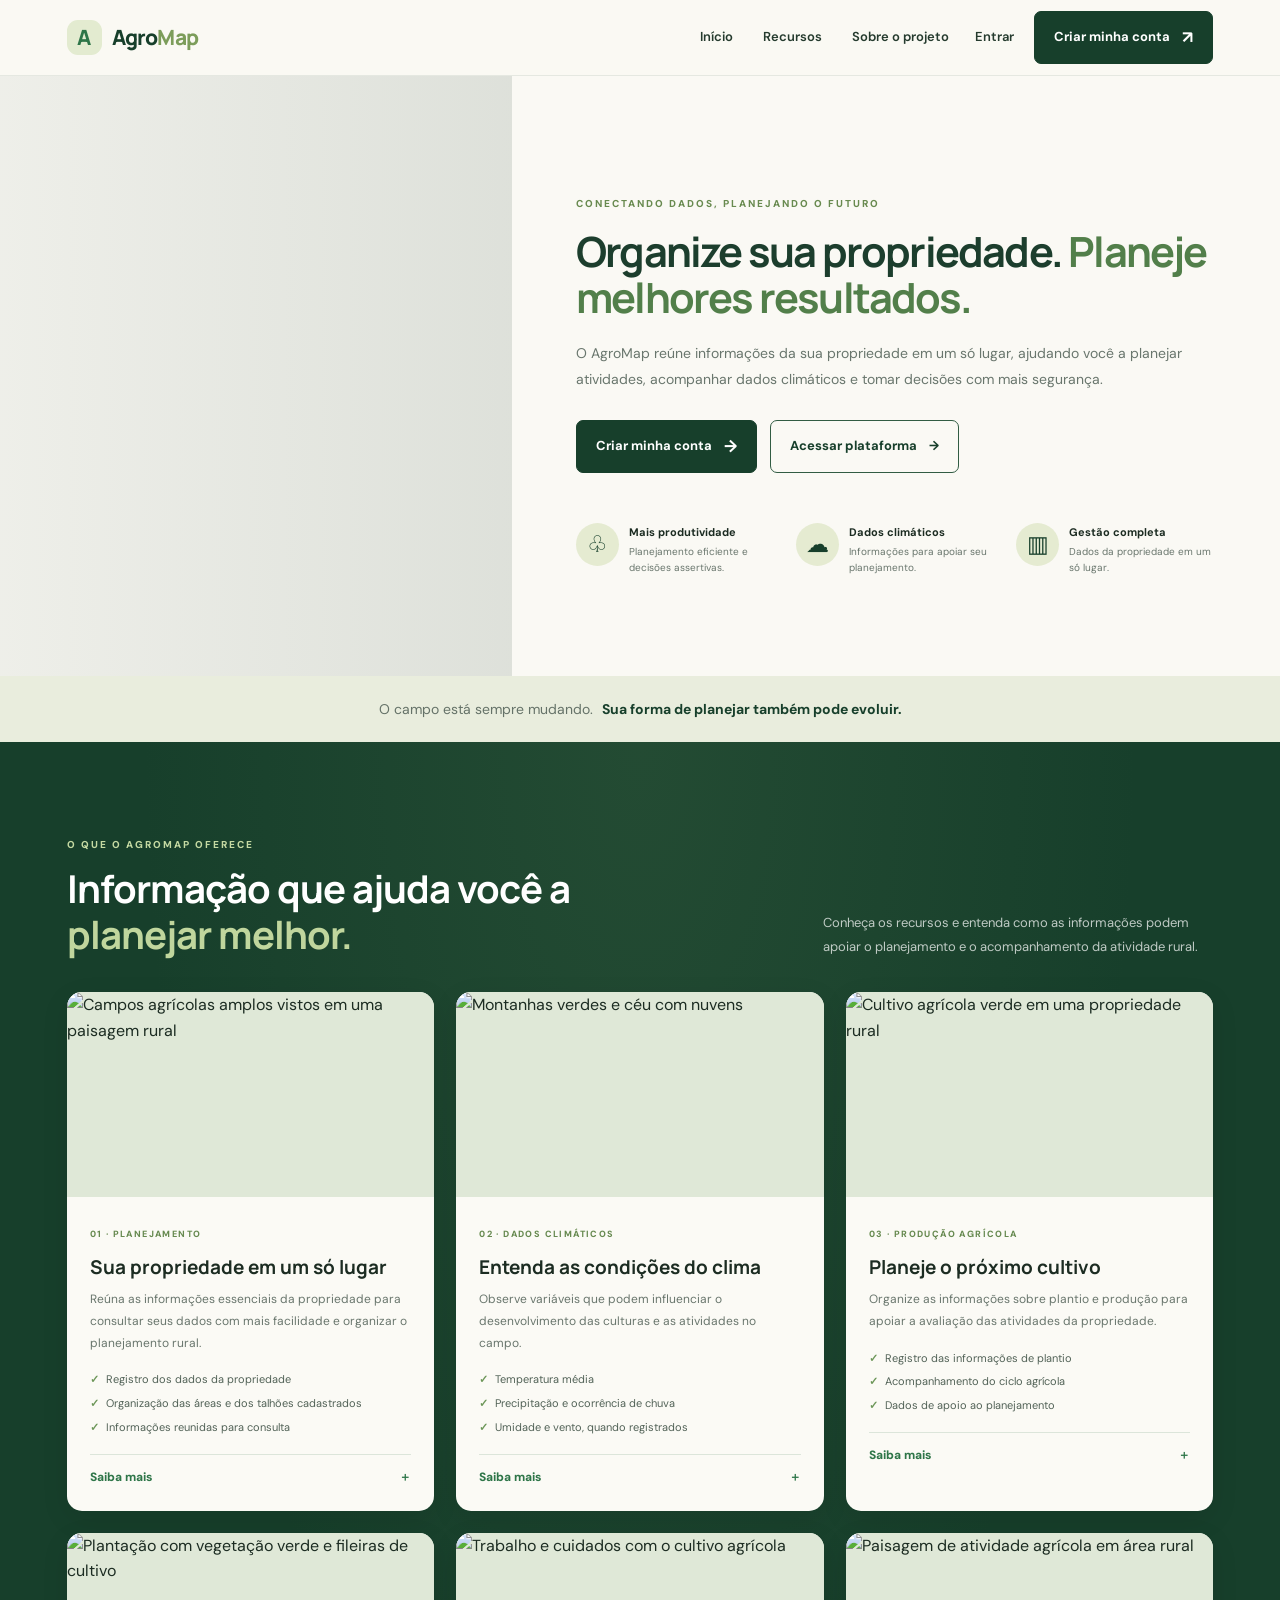
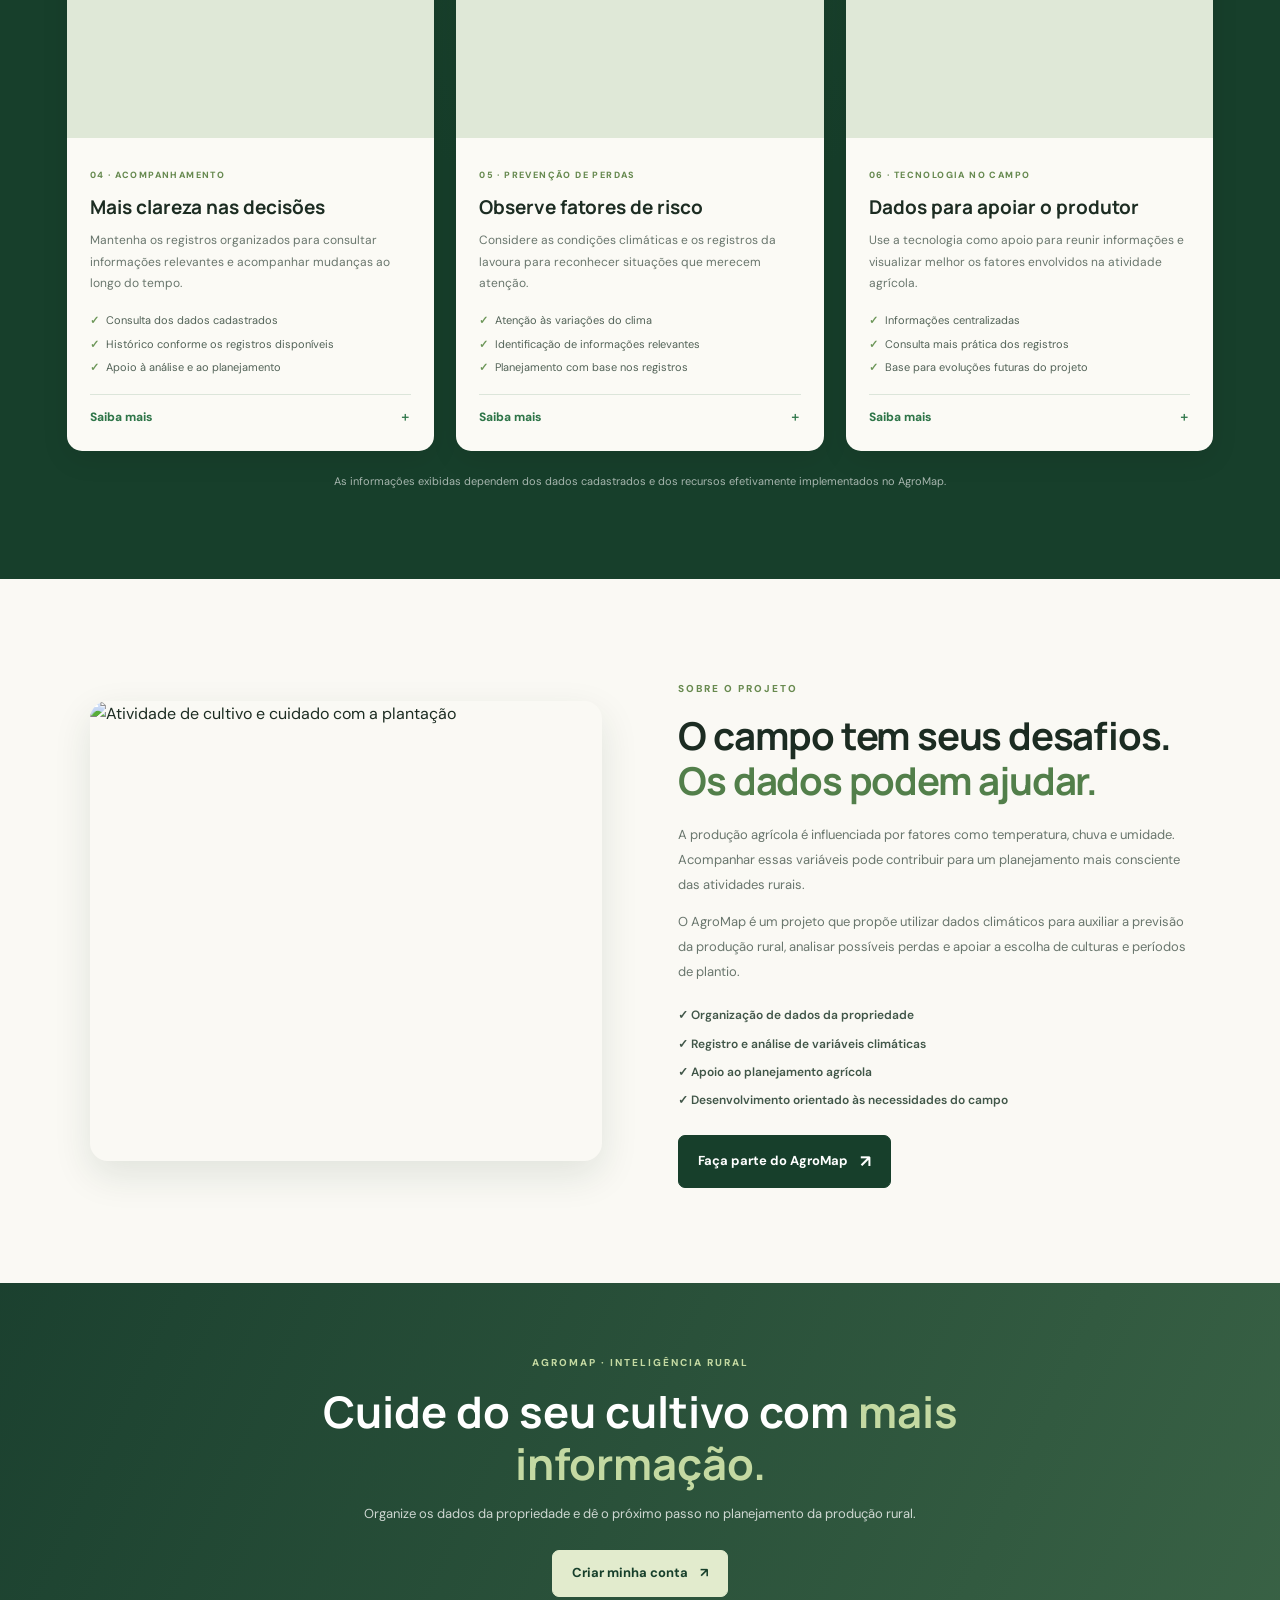
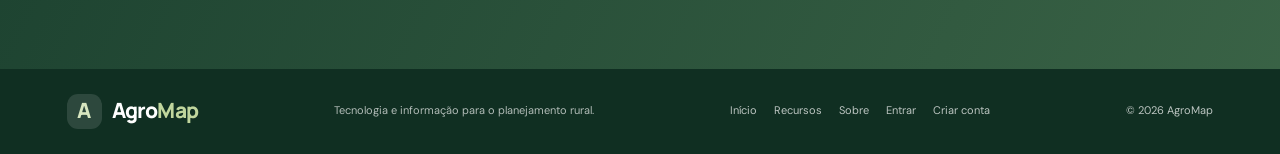
==== commit 50848c57: "Update index.html with new structure and content Replaced old HTML structure with updated version, i" ====
--- a/index.html
+++ b/index.html
@@ -1,3 +1,4 @@
+
 <!DOCTYPE html>
 <html lang="pt-BR">
 <head>
@@ -9,58 +10,42 @@
 
   <link rel="preconnect" href="https://fonts.googleapis.com">
   <link rel="preconnect" href="https://fonts.gstatic.com" crossorigin>
-
   <link href="https://fonts.googleapis.com/css2?family=DM+Sans:wght@400;500;600;700&family=Manrope:wght@400;500;600;700;800&display=swap" rel="stylesheet">
-
   <link rel="stylesheet" href="style.css">
 </head>
 
 <body>
-
 <header class="site-header">
   <a href="#inicio" class="brand" aria-label="AgroMap - início">
     <span class="brand-symbol">A</span>
     <span class="brand-name">Agro<span>Map</span></span>
   </a>
 
-  <button
-    class="menu-toggle"
-    id="menuToggle"
-    aria-label="Abrir menu"
-    aria-expanded="false"
-    type="button"
-  >☰</button>
+  <button class="menu-toggle" id="menuToggle" aria-label="Abrir menu" aria-expanded="false" type="button">☰</button>
 
   <nav class="main-nav" id="mainNav" aria-label="Menu principal">
     <a href="#inicio">Início</a>
     <a href="#recursos">Recursos</a>
     <a href="#sobre">Sobre o projeto</a>
+
+    <div class="mobile-actions">
+      <a href="login.html" class="mobile-login">Entrar</a>
+      <a href="cadastro.html" class="mobile-register">Criar minha conta</a>
+    </div>
   </nav>
 
   <div class="header-actions">
     <a href="login.html" class="login-link">Entrar</a>
-    <a href="cadastro.html" class="header-button">
-      Criar minha conta ↗
-    </a>
+    <a href="cadastro.html" class="header-button">Criar minha conta <span>↗</span></a>
   </div>
 </header>
 
 <main>
-
-  <!-- APRESENTAÇÃO PRINCIPAL -->
   <section class="hero" id="inicio">
-
-    <div
-      class="hero-photo"
-      role="img"
-      aria-label="Plantação verde em fileiras ao pôr do sol"
-    ></div>
+    <div class="hero-photo" role="img" aria-label="Paisagem agrícola ampla com campos verdes"></div>
 
     <div class="hero-panel">
-
-      <span class="section-kicker">
-        CONECTANDO DADOS, PLANEJANDO O FUTURO
-      </span>
+      <span class="section-kicker">CONECTANDO DADOS, PLANEJANDO O FUTURO</span>
 
       <h1>
         Organize sua propriedade.
@@ -74,24 +59,16 @@
       </p>
 
       <div class="hero-buttons">
-        <a href="cadastro.html" class="button-primary">
-          Criar minha conta <span>→</span>
-        </a>
-
-        <a href="login.html" class="button-secondary">
-          Acessar plataforma <span>→</span>
-        </a>
+        <a href="cadastro.html" class="button-primary">Criar minha conta <span>→</span></a>
+        <a href="login.html" class="button-secondary">Acessar plataforma <span>→</span></a>
       </div>
 
       <div class="hero-benefits">
-
         <div class="benefit-item">
           <span class="benefit-icon">♧</span>
           <div>
             <strong>Mais produtividade</strong>
-            <small>
-              Planejamento eficiente e decisões assertivas.
-            </small>
+            <small>Planejamento eficiente e decisões assertivas.</small>
           </div>
         </div>
 
@@ -99,9 +76,7 @@
           <span class="benefit-icon">☁</span>
           <div>
             <strong>Dados climáticos</strong>
-            <small>
-              Informações para apoiar seu planejamento.
-            </small>
+            <small>Informações para apoiar seu planejamento.</small>
           </div>
         </div>
 
@@ -109,37 +84,23 @@
           <span class="benefit-icon">▥</span>
           <div>
             <strong>Gestão completa</strong>
-            <small>
-              Dados da propriedade em um só lugar.
-            </small>
+            <small>Dados da propriedade em um só lugar.</small>
           </div>
         </div>
-
       </div>
     </div>
   </section>
 
-  <!-- MENSAGEM DE DESTAQUE -->
   <section class="intro-strip">
     <p>O campo está sempre mudando.</p>
-    <strong>
-      Sua forma de planejar também pode evoluir.
-    </strong>
-  </section>
-
-  <!-- RECURSOS DO AGROMAP -->
+    <strong>Sua forma de planejar também pode evoluir.</strong>
+  </section>
+
   <section class="features section-wrap" id="recursos">
-
     <div class="section-heading">
       <div>
-        <span class="section-kicker">
-          O QUE O AGROMAP OFERECE
-        </span>
-
-        <h2>
-          Informação que ajuda você a
-          <span>planejar melhor.</span>
-        </h2>
+        <span class="section-kicker">O QUE O AGROMAP OFERECE</span>
+        <h2>Informação que ajuda você a <span>planejar melhor.</span></h2>
       </div>
 
       <p class="section-intro">
@@ -149,369 +110,193 @@
     </div>
 
     <div class="feature-grid">
-
-      <!-- CARTÃO 1 -->
-      <article class="feature-card">
-        <img
-          src="https://images.unsplash.com/photo-1500382017468-9049fed747ef?auto=format&fit=crop&w=1200&q=90"
-          alt="Paisagem ampla de campos agrícolas verdes"
-          loading="lazy"
-          onerror="this.onerror=null;this.src='https://images.unsplash.com/photo-1499529112087-3cb3b73feedb?auto=format&fit=crop&w=1200&q=90';"
-        >
-
-        <div class="feature-body">
-          <span class="feature-label">
-            01 · PLANEJAMENTO
-          </span>
-
+      <article class="feature-card">
+        <img src="https://images.unsplash.com/photo-1500382017468-9049fed747ef?auto=format&fit=crop&w=1200&q=85" alt="Campos agrícolas amplos vistos em uma paisagem rural" loading="lazy">
+        <div class="feature-body">
+          <span class="feature-label">01 · PLANEJAMENTO</span>
           <h3>Sua propriedade em um só lugar</h3>
-
-          <p>
-            Reúna as informações essenciais da propriedade para consultar
-            seus dados com mais facilidade e organizar o planejamento rural.
-          </p>
-
+          <p>Reúna as informações essenciais da propriedade para consultar seus dados com mais facilidade e organizar o planejamento rural.</p>
           <ul class="feature-points">
             <li>Registro dos dados da propriedade</li>
             <li>Organização das áreas e dos talhões cadastrados</li>
             <li>Informações reunidas para consulta</li>
           </ul>
-
-          <details>
-            <summary>Saiba mais</summary>
-            <p>
-              O cadastro permite registrar os dados da propriedade e as
-              informações disponíveis no sistema. Manter esses registros
-              atualizados facilita o acompanhamento das atividades.
-            </p>
-          </details>
-        </div>
-      </article>
-
-      <!-- CARTÃO 2 -->
-      <article class="feature-card">
-        <img
-          src="https://images.unsplash.com/photo-1470071459604-3b5ec3a7fe05?auto=format&fit=crop&w=1200&q=90"
-          alt="Nuvens e céu sobre uma área agrícola"
-          loading="lazy"
-          onerror="this.onerror=null;this.src='https://images.unsplash.com/photo-1500530855697-b586d89ba3ee?auto=format&fit=crop&w=1000&q=85';"
-        >
-
-        <div class="feature-body">
-          <span class="feature-label">
-            02 · DADOS CLIMÁTICOS
-          </span>
-
+          <details>
+            <summary>Saiba mais</summary>
+            <p>O cadastro permite registrar os dados da propriedade e as informações disponíveis no sistema. Manter esses registros atualizados facilita o acompanhamento das atividades.</p>
+          </details>
+        </div>
+      </article>
+
+      <article class="feature-card">
+        <img src="https://images.unsplash.com/photo-1470071459604-3b5ec3a7fe05?auto=format&fit=crop&w=1200&q=85" alt="Montanhas verdes e céu com nuvens" loading="lazy">
+        <div class="feature-body">
+          <span class="feature-label">02 · DADOS CLIMÁTICOS</span>
           <h3>Entenda as condições do clima</h3>
-
-          <p>
-            Observe variáveis que podem influenciar o desenvolvimento
-            das culturas e as atividades no campo.
-          </p>
-
+          <p>Observe variáveis que podem influenciar o desenvolvimento das culturas e as atividades no campo.</p>
           <ul class="feature-points">
             <li>Temperatura média</li>
             <li>Precipitação e ocorrência de chuva</li>
             <li>Umidade e vento, quando registrados</li>
           </ul>
-
-          <details>
-            <summary>Saiba mais</summary>
-            <p>
-              Os registros climáticos ajudam a contextualizar as condições
-              enfrentadas pela lavoura. A precisão das análises depende da
-              qualidade, do período e da origem dos dados informados.
-            </p>
-          </details>
-        </div>
-      </article>
-
-      <!-- CARTÃO 3 -->
-      <article class="feature-card">
-        <img
-          src="https://images.unsplash.com/photo-1499529112087-3cb3b73feedb?auto=format&fit=crop&w=1200&q=90"
-          alt="Fileiras de cultivo verde em uma propriedade rural"
-          loading="lazy"
-          onerror="this.onerror=null;this.src='https://images.unsplash.com/photo-1500382017468-9049fed747ef?auto=format&fit=crop&w=1200&q=90';"
-        >
-
-        <div class="feature-body">
-          <span class="feature-label">
-            03 · PRODUÇÃO AGRÍCOLA
-          </span>
-
+          <details>
+            <summary>Saiba mais</summary>
+            <p>Os registros climáticos ajudam a contextualizar as condições enfrentadas pela lavoura. A precisão das análises depende da qualidade, do período e da origem dos dados informados.</p>
+          </details>
+        </div>
+      </article>
+
+      <article class="feature-card">
+        <img src="https://images.unsplash.com/photo-1499529112087-3cb3b73feedb?auto=format&fit=crop&w=1200&q=85" alt="Cultivo agrícola verde em uma propriedade rural" loading="lazy">
+        <div class="feature-body">
+          <span class="feature-label">03 · PRODUÇÃO AGRÍCOLA</span>
           <h3>Planeje o próximo cultivo</h3>
-
-          <p>
-            Organize as informações sobre plantio e produção para apoiar
-            a avaliação das atividades da propriedade.
-          </p>
-
+          <p>Organize as informações sobre plantio e produção para apoiar a avaliação das atividades da propriedade.</p>
           <ul class="feature-points">
             <li>Registro das informações de plantio</li>
             <li>Acompanhamento do ciclo agrícola</li>
             <li>Dados de apoio ao planejamento</li>
           </ul>
-
-          <details>
-            <summary>Saiba mais</summary>
-            <p>
-              O planejamento pode considerar a cultura escolhida, a área
-              cultivada, a época de plantio e as condições climáticas
-              disponíveis. Uma estimativa confiável também exige dados
-              adequados e validação.
-            </p>
-          </details>
-        </div>
-      </article>
-
-      <!-- CARTÃO 4 -->
-      <article class="feature-card">
-        <img
-          src="https://images.unsplash.com/photo-1464226184884-fa280b87c399?auto=format&fit=crop&w=1200&q=90"
-          alt="Vegetação verde e paisagem rural"
-          loading="lazy"
-          onerror="this.onerror=null;this.src='https://images.unsplash.com/photo-1592982537447-7440770cbfc9?auto=format&fit=crop&w=1000&q=85';"
-        >
-
-        <div class="feature-body">
-          <span class="feature-label">
-            04 · ACOMPANHAMENTO
-          </span>
-
+          <details>
+            <summary>Saiba mais</summary>
+            <p>O planejamento pode considerar a cultura escolhida, a área cultivada, a época de plantio e as condições climáticas disponíveis. Uma estimativa confiável também exige dados adequados e validação.</p>
+          </details>
+        </div>
+      </article>
+
+      <article class="feature-card">
+        <img src="https://images.unsplash.com/photo-1464226184884-fa280b87c399?auto=format&fit=crop&w=1200&q=85" alt="Plantação com vegetação verde e fileiras de cultivo" loading="lazy">
+        <div class="feature-body">
+          <span class="feature-label">04 · ACOMPANHAMENTO</span>
           <h3>Mais clareza nas decisões</h3>
-
-          <p>
-            Mantenha os registros organizados para consultar informações
-            relevantes e acompanhar mudanças ao longo do tempo.
-          </p>
-
+          <p>Mantenha os registros organizados para consultar informações relevantes e acompanhar mudanças ao longo do tempo.</p>
           <ul class="feature-points">
             <li>Consulta dos dados cadastrados</li>
             <li>Histórico conforme os registros disponíveis</li>
             <li>Apoio à análise e ao planejamento</li>
           </ul>
-
-          <details>
-            <summary>Saiba mais</summary>
-            <p>
-              Comparar registros de diferentes períodos pode ajudar a
-              identificar mudanças e formular perguntas para o planejamento.
-              Os dados são um apoio à decisão e não substituem a avaliação
-              técnica da propriedade.
-            </p>
-          </details>
-        </div>
-      </article>
-
-      <!-- CARTÃO 5 -->
-      <article class="feature-card">
-        <img
-          src="https://images.unsplash.com/photo-1592982537447-7440770cbfc9?auto=format&fit=crop&w=1200&q=90"
-          alt="Agricultor observando o desenvolvimento de uma plantação"
-          loading="lazy"
-          onerror="this.onerror=null;this.src='https://images.unsplash.com/photo-1499529112087-3cb3b73feedb?auto=format&fit=crop&w=1200&q=90';"
-        >
-
-        <div class="feature-body">
-          <span class="feature-label">
-            05 · PREVENÇÃO DE PERDAS
-          </span>
-
+          <details>
+            <summary>Saiba mais</summary>
+            <p>Comparar registros de diferentes períodos pode ajudar a identificar mudanças e formular perguntas para o planejamento. Os dados são um apoio à decisão e não substituem a avaliação técnica da propriedade.</p>
+          </details>
+        </div>
+      </article>
+
+      <article class="feature-card">
+        <img src="https://images.unsplash.com/photo-1592982537447-7440770cbfc9?auto=format&fit=crop&w=1200&q=85" alt="Trabalho e cuidados com o cultivo agrícola" loading="lazy">
+        <div class="feature-body">
+          <span class="feature-label">05 · PREVENÇÃO DE PERDAS</span>
           <h3>Observe fatores de risco</h3>
-
-          <p>
-            Considere as condições climáticas e os registros da lavoura
-            para reconhecer situações que merecem atenção.
-          </p>
-
+          <p>Considere as condições climáticas e os registros da lavoura para reconhecer situações que merecem atenção.</p>
           <ul class="feature-points">
             <li>Atenção às variações do clima</li>
             <li>Identificação de informações relevantes</li>
             <li>Planejamento com base nos registros</li>
           </ul>
-
-          <details>
-            <summary>Saiba mais</summary>
-            <p>
-              Chuva irregular, temperaturas extremas e outros fatores podem
-              afetar as culturas de formas diferentes. A identificação de
-              riscos depende de dados locais e não representa garantia de
-              previsão de perdas.
-            </p>
-          </details>
-        </div>
-      </article>
-
-      <!-- CARTÃO 6 -->
-      <article class="feature-card">
-        <img
-          src="https://images.unsplash.com/photo-1500382017468-9049fed747ef?auto=format&fit=crop&w=1200&q=90"
-          alt="Trator trabalhando em uma área de cultivo"
-          loading="lazy"
-          onerror="this.onerror=null;this.src='https://images.unsplash.com/photo-1592982537447-7440770cbfc9?auto=format&fit=crop&w=1000&q=85';"
-        >
-
-        <div class="feature-body">
-          <span class="feature-label">
-            06 · TECNOLOGIA NO CAMPO
-          </span>
-
+          <details>
+            <summary>Saiba mais</summary>
+            <p>Chuva irregular, temperaturas extremas e outros fatores podem afetar as culturas de formas diferentes. A identificação de riscos depende de dados locais e não representa garantia de previsão de perdas.</p>
+          </details>
+        </div>
+      </article>
+
+      <article class="feature-card">
+        <img src="https://images.unsplash.com/photo-1500937386664-56d1dfef3854?auto=format&fit=crop&w=1200&q=85" alt="Paisagem de atividade agrícola em área rural" loading="lazy">
+        <div class="feature-body">
+          <span class="feature-label">06 · TECNOLOGIA NO CAMPO</span>
           <h3>Dados para apoiar o produtor</h3>
-
-          <p>
-            Use a tecnologia como apoio para reunir informações e visualizar
-            melhor os fatores envolvidos na atividade rural.
-          </p>
-
-          <ul class="feature-points">
-            <li>Informações acessíveis em um só lugar</li>
-            <li>Organização dos registros rurais</li>
-            <li>Apoio ao planejamento da propriedade</li>
-          </ul>
-
-          <details>
-            <summary>Saiba mais</summary>
-            <p>
-              A tecnologia pode facilitar o acesso aos registros e ajudar
-              na organização das informações. Os resultados dependem dos
-              recursos implementados e dos dados disponíveis no sistema.
-            </p>
-          </details>
-        </div>
-      </article>
-
+          <p>Use a tecnologia como apoio para reunir informações e visualizar melhor os fatores envolvidos na atividade agrícola.</p>
+          <ul class="feature-points">
+            <li>Informações centralizadas</li>
+            <li>Consulta mais prática dos registros</li>
+            <li>Base para evoluções futuras do projeto</li>
+          </ul>
+          <details>
+            <summary>Saiba mais</summary>
+            <p>O AgroMap é um projeto em desenvolvimento. Recursos como previsões automatizadas e modelos de inteligência artificial só devem ser considerados disponíveis quando estiverem implementados e validados no sistema.</p>
+          </details>
+        </div>
+      </article>
     </div>
 
     <p class="features-note">
-      Os recursos apresentados dependem das funcionalidades implementadas
-      e dos dados disponíveis na plataforma.
+      As informações exibidas dependem dos dados cadastrados e dos recursos efetivamente implementados no AgroMap.
     </p>
   </section>
 
-  <!-- SOBRE O PROJETO -->
   <section class="about-section" id="sobre">
-
     <div class="about-image">
-      <img
-        src="https://images.unsplash.com/photo-1500382017468-9049fed747ef?auto=format&fit=crop&w=1400&q=90"
-        alt="Paisagem agrícola com campos verdes"
-        loading="lazy"
-      >
+      <img src="https://images.unsplash.com/photo-1592982537447-7440770cbfc9?auto=format&fit=crop&w=1400&q=85" alt="Atividade de cultivo e cuidado com a plantação" loading="lazy">
     </div>
 
     <div class="about-content">
-      <span class="section-kicker">
-        SOBRE O PROJETO
-      </span>
-
-      <h2>
-        O campo merece ferramentas pensadas para
-        <span>quem produz.</span>
-      </h2>
-
-      <p>
-        O AgroMap é um projeto voltado à organização de informações rurais
-        e ao apoio ao planejamento agrícola por meio da tecnologia.
-      </p>
-
-      <p>
-        A proposta é facilitar o acesso aos dados da propriedade e reunir
-        informações úteis para que o produtor tenha uma visão mais organizada
-        de sua atividade.
-      </p>
+      <span class="section-kicker">SOBRE O PROJETO</span>
+      <h2>O campo tem seus desafios. <span>Os dados podem ajudar.</span></h2>
+
+      <p>A produção agrícola é influenciada por fatores como temperatura, chuva e umidade. Acompanhar essas variáveis pode contribuir para um planejamento mais consciente das atividades rurais.</p>
+
+      <p>O AgroMap é um projeto que propõe utilizar dados climáticos para auxiliar a previsão da produção rural, analisar possíveis perdas e apoiar a escolha de culturas e períodos de plantio.</p>
 
       <ul>
-        <li>✓ Organização dos dados da propriedade</li>
-        <li>✓ Apoio ao planejamento rural</li>
-        <li>✓ Informações para consulta e acompanhamento</li>
+        <li>✓ Organização de dados da propriedade</li>
+        <li>✓ Registro e análise de variáveis climáticas</li>
+        <li>✓ Apoio ao planejamento agrícola</li>
+        <li>✓ Desenvolvimento orientado às necessidades do campo</li>
       </ul>
 
-      <a href="cadastro.html" class="button-primary">
-        Conheça o AgroMap <span>→</span>
-      </a>
-    </div>
-
-  </section>
-
-  <!-- CHAMADA FINAL -->
+      <a href="cadastro.html" class="button-primary">Faça parte do AgroMap <span>↗</span></a>
+    </div>
+  </section>
+
   <section class="final-cta">
-
-    <span class="section-kicker">
-      SEU PRÓXIMO PASSO COMEÇA AQUI
-    </span>
-
-    <h2>
-      Mais organização para sua propriedade.
-      <span>Mais clareza para planejar.</span>
-    </h2>
-
-    <p>
-      Crie sua conta e comece a reunir as informações da sua propriedade
-      em um só lugar.
-    </p>
-
-    <a href="cadastro.html" class="button-light">
-      Criar minha conta <span>→</span>
-    </a>
-
-  </section>
-
+    <span class="section-kicker">AGROMAP · INTELIGÊNCIA RURAL</span>
+    <h2>Cuide do seu cultivo com <span>mais informação.</span></h2>
+    <p>Organize os dados da propriedade e dê o próximo passo no planejamento da produção rural.</p>
+    <a href="cadastro.html" class="button-light">Criar minha conta <span>↗</span></a>
+  </section>
 </main>
 
-<!-- RODAPÉ -->
 <footer class="site-footer">
-
-  <a href="#inicio" class="brand" aria-label="AgroMap - voltar ao início">
+  <a href="#inicio" class="brand">
     <span class="brand-symbol">A</span>
     <span class="brand-name">Agro<span>Map</span></span>
   </a>
 
-  <p>Organização e tecnologia a serviço do campo.</p>
+  <p>Tecnologia e informação para o planejamento rural.</p>
 
   <div class="footer-links">
     <a href="#inicio">Início</a>
     <a href="#recursos">Recursos</a>
     <a href="#sobre">Sobre</a>
     <a href="login.html">Entrar</a>
+    <a href="cadastro.html">Criar conta</a>
   </div>
 
-  <small>© 2026 AgroMap. Projeto acadêmico.</small>
-
+  <small>© <span id="currentYear"></span> AgroMap</small>
 </footer>
 
 <script>
   const menuToggle = document.getElementById("menuToggle");
   const mainNav = document.getElementById("mainNav");
 
-  if (menuToggle && mainNav) {
-    menuToggle.addEventListener("click", () => {
-      const aberto = mainNav.classList.toggle("is-open");
-
-      menuToggle.setAttribute(
-        "aria-expanded",
-        String(aberto)
-      );
-
-      menuToggle.setAttribute(
-        "aria-label",
-        aberto ? "Fechar menu" : "Abrir menu"
-      );
-
-      menuToggle.textContent = aberto ? "✕" : "☰";
+  menuToggle.addEventListener("click", function () {
+    const aberto = mainNav.classList.toggle("is-open");
+
+    menuToggle.setAttribute("aria-expanded", String(aberto));
+    menuToggle.setAttribute("aria-label", aberto ? "Fechar menu" : "Abrir menu");
+    menuToggle.textContent = aberto ? "×" : "☰";
+  });
+
+  mainNav.querySelectorAll("a").forEach(function (link) {
+    link.addEventListener("click", function () {
+      mainNav.classList.remove("is-open");
+      menuToggle.setAttribute("aria-expanded", "false");
+      menuToggle.setAttribute("aria-label", "Abrir menu");
+      menuToggle.textContent = "☰";
     });
-
-    mainNav.querySelectorAll("a").forEach((link) => {
-      link.addEventListener("click", () => {
-        mainNav.classList.remove("is-open");
-
-        menuToggle.setAttribute("aria-expanded", "false");
-        menuToggle.setAttribute("aria-label", "Abrir menu");
-        menuToggle.textContent = "☰";
-      });
-    });
-  }
+  });
+
+  document.getElementById("currentYear").textContent = new Date().getFullYear();
 </script>
-
 </body>
 </html>
--- a/style.css
+++ b/style.css
@@ -1,20 +1,22 @@
-
-/* ==========================================
+/* =========================================
    AGROMAP — ESTILO COMPLETO
-   Foto principal até o topo + cartões alinhados
-========================================== */
+   Arquivo: style.css
+========================================= */
 
 :root {
-  --green-dark: #234b32;
-  --green: #397348;
-  --green-light: #76a65a;
-  --cream: #fbf9f2;
-  --gold: #e8ad38;
-  --text: #25362a;
-  --muted: #536357;
-  --white: #ffffff;
-  --shadow: 0 18px 45px rgba(35, 75, 50, 0.10);
-}
+  --green: #2e7548;
+  --green-mid: #527f4a;
+  --green-dark: #173f2b;
+  --green-deep: #102f21;
+  --cream: #faf9f4;
+  --text: #1c2c22;
+  --muted: #69766d;
+  --border: #dce5da;
+  --shadow: 0 14px 38px rgba(18, 53, 34, .11);
+  --radius: 15px;
+}
+
+/* RESET */
 
 * {
   box-sizing: border-box;
@@ -31,8 +33,7 @@
   font-family: "DM Sans", sans-serif;
   color: var(--text);
   background: var(--cream);
-  line-height: 1.7;
-  font-size: 16px;
+  line-height: 1.6;
 }
 
 a {
@@ -41,559 +42,658 @@
 }
 
 img {
+  max-width: 100%;
   display: block;
-  max-width: 100%;
-}
-
-/* CABEÇALHO */
+}
+
+button,
+input,
+textarea,
+select {
+  font: inherit;
+}
+
+/* =========================================
+   CABEÇALHO
+========================================= */
+
 .site-header {
-  position: absolute;
-  top: 0;
-  left: 0;
-  width: 100%;
-  min-height: 88px;
-  padding: 15px 6%;
+  min-height: 76px;
+  padding: 0 5.2%;
   display: flex;
   align-items: center;
   justify-content: space-between;
-  gap: 24px;
-  background: transparent;
-  z-index: 100;
+  gap: 26px;
+  background: rgba(250, 249, 243, .97);
+  position: sticky;
+  top: 0;
+  z-index: 50;
+  border-bottom: 1px solid rgba(31, 65, 43, .09);
+  backdrop-filter: blur(12px);
 }
 
 .brand {
-  display: inline-flex;
+  display: flex;
   align-items: center;
   gap: 10px;
   flex-shrink: 0;
 }
 
 .brand-symbol {
+  width: 35px;
+  height: 35px;
   display: grid;
   place-items: center;
-  width: 43px;
-  height: 43px;
-  background: var(--green-dark);
-  color: white;
-  border-radius: 13px 13px 13px 4px;
-  font-family: "Manrope", sans-serif;
-  font-size: 25px;
+  border-radius: 11px;
+  background: #e3ebd0;
+  color: var(--green);
+  font-family: Manrope, sans-serif;
+  font-size: 21px;
   font-weight: 800;
 }
 
 .brand-name {
-  font-family: "Manrope", sans-serif;
-  color: white;
-  font-size: 25px;
+  font-family: Manrope, sans-serif;
   font-weight: 800;
-  letter-spacing: -1px;
-  text-shadow: 0 2px 8px rgba(0, 0, 0, .35);
+  font-size: 21px;
+  letter-spacing: -.8px;
+  color: var(--green-dark);
 }
 
 .brand-name span {
-  color: #bddd9d;
-}
-
-.main-nav,
+  color: #7c9d5a;
+}
+
+.main-nav {
+  display: flex;
+  align-items: center;
+  gap: 30px;
+  margin-left: auto;
+}
+
+.main-nav > a,
+.login-link {
+  font-size: 13px;
+  font-weight: 600;
+  color: #253b2e;
+  transition: color .2s;
+}
+
+.main-nav > a:hover,
+.login-link:hover {
+  color: var(--green-mid);
+}
+
 .header-actions {
   display: flex;
   align-items: center;
-  gap: 25px;
-}
-
-.main-nav a,
-.login-link {
-  color: white;
-  font-size: 15px;
-  font-weight: 700;
-  text-shadow: 0 2px 8px rgba(0, 0, 0, .45);
-  transition: color .2s;
-}
-
-.main-nav a:hover,
-.login-link:hover,
-.footer-links a:hover {
-  color: #c5e7a5;
-}
-
-.header-actions {
   gap: 20px;
 }
 
 .header-button,
 .button-primary,
+.button-secondary,
 .button-light {
-  display: inline-flex;
-  justify-content: center;
-  align-items: center;
-  gap: 10px;
-  padding: 14px 22px;
-  border-radius: 8px;
-  font-weight: 800;
-  transition: transform .2s, background .2s;
-}
-
-.header-button {
-  color: #17351f;
-  background: #a8cf83;
-}
-
-.header-button:hover {
-  background: #c4e5a6;
-  transform: translateY(-2px);
-}
-
-.menu-toggle {
-  display: none;
-  color: white;
-  border: 0;
-  background: transparent;
-  font-size: 28px;
-  cursor: pointer;
-}
-
-/* FOTO PRINCIPAL */
-.hero {
-  min-height: 790px;
-  display: flex;
-  flex-direction: column;
-  justify-content: center;
-  position: relative;
-  overflow: hidden;
-  color: white;
-  background-color: #234b32;
-  background-image:
-    linear-gradient(
-      90deg,
-      rgba(10, 31, 16, .78) 0%,
-      rgba(13, 34, 19, .53) 44%,
-      rgba(13, 34, 19, .10) 100%
-    ),
-    url("https://images.unsplash.com/photo-1500382017468-9049fed747ef?auto=format&fit=crop&w=2200&q=90");
-  background-position: center center;
-  background-size: cover;
-  background-repeat: no-repeat;
-}
-
-.hero-content {
-  max-width: 850px;
-  padding: 150px 8% 125px;
-}
-
-.eyebrow,
-.section-kicker,
-.feature-label {
-  font-size: 12px;
-  font-weight: 800;
-  letter-spacing: 1.8px;
-}
-
-.eyebrow {
-  color: white;
-  text-shadow: 0 2px 8px rgba(0, 0, 0, .65);
-}
-
-.hero h1,
-.section-heading h2,
-.about-content h2,
-.final-cta h2 {
-  font-family: "Manrope", sans-serif;
-  font-weight: 800;
-  line-height: 1.13;
-  letter-spacing: -1.3px;
-}
-
-.hero h1 {
-  max-width: 760px;
-  margin: 22px 0;
-  font-size: clamp(42px, 5.4vw, 70px);
-  color: white;
-  text-shadow: 0 3px 15px rgba(0, 0, 0, .62);
-}
-
-.hero h1 span {
-  color: #f4d16e;
-}
-
-.hero-content > p {
-  max-width: 620px;
-  color: white;
-  font-size: 18px;
-  line-height: 1.8;
-  font-weight: 500;
-  text-shadow: 0 2px 9px rgba(0, 0, 0, .7);
-}
-
-.hero-buttons {
-  display: flex;
-  flex-wrap: wrap;
-  gap: 14px;
-  margin-top: 30px;
-}
-
-.button-primary {
-  background: var(--green-light);
-  color: #142d1b;
-}
-
-.button-primary:hover {
-  background: #91bd73;
-  transform: translateY(-2px);
-}
-
-.button-secondary {
+  min-height: 46px;
+  padding: 12px 19px;
   display: inline-flex;
   align-items: center;
   justify-content: center;
-  padding: 13px 21px;
-  border: 1px solid rgba(255, 255, 255, .85);
-  border-radius: 8px;
-  color: white;
+  gap: 12px;
+  border-radius: 7px;
+  font-size: 13px;
+  font-weight: 700;
+  transition:
+    transform .2s,
+    background .2s,
+    border-color .2s;
+}
+
+.header-button,
+.button-primary {
+  background: var(--green-dark);
+  color: #fff;
+  border: 1px solid var(--green-dark);
+}
+
+.header-button:hover,
+.button-primary:hover {
+  background: #28583c;
+  transform: translateY(-2px);
+}
+
+.header-button span,
+.button-primary span {
+  font-size: 17px;
+}
+
+.menu-toggle {
+  display: none;
+  border: 0;
+  background: transparent;
+  color: var(--green-dark);
+  font-size: 27px;
+  cursor: pointer;
+}
+
+.mobile-actions {
+  display: none;
+}
+
+/* =========================================
+   DESTAQUE PRINCIPAL
+========================================= */
+
+.hero {
+  min-height: 600px;
+  display: grid;
+  grid-template-columns: 40% 60%;
+  background: var(--cream);
+  position: relative;
+  overflow: hidden;
+}
+
+.hero-photo {
+  min-height: 600px;
+  background-image: url(
+    "https://images.unsplash.com/photo-1464226184884-fa280b87c399?auto=format&fit=crop&w=1800&q=90"
+  );
+  background-size: cover;
+  background-position: center;
+  position: relative;
+}
+
+.hero-photo::after {
+  content: "";
+  position: absolute;
+  inset: 0;
+  background: linear-gradient(
+    90deg,
+    rgba(17, 49, 31, .05),
+    rgba(17, 49, 31, .12)
+  );
+}
+
+.hero-panel {
+  padding: 68px clamp(35px, 5vw, 85px) 48px;
+  display: flex;
+  flex-direction: column;
+  justify-content: center;
+  min-width: 0;
+}
+
+.section-kicker {
+  display: inline-block;
+  color: #688a4f;
+  font-size: 10px;
   font-weight: 800;
-  background: rgba(0, 0, 0, .15);
+  letter-spacing: 2px;
+  line-height: 1.5;
+}
+
+.hero h1 {
+  max-width: 760px;
+  margin: 17px 0 19px;
+  font-family: Manrope, sans-serif;
+  font-size: clamp(34px, 3.25vw, 54px);
+  line-height: 1.12;
+  letter-spacing: -1.8px;
+  color: #1c3e2d;
+}
+
+.hero h1 span,
+.section-heading h2 span,
+.about-content h2 span,
+.final-cta h2 span {
+  color: var(--green-mid);
+}
+
+.hero-panel > p {
+  max-width: 610px;
+  color: var(--muted);
+  font-size: 14px;
+  line-height: 1.9;
+}
+
+.hero-buttons {
+  display: flex;
+  flex-wrap: wrap;
+  gap: 13px;
+  margin-top: 27px;
+}
+
+.button-secondary {
+  border: 1px solid #315c43;
+  color: var(--green-dark);
+  background: transparent;
 }
 
 .button-secondary:hover {
-  background: rgba(255, 255, 255, .15);
-}
-
-.hero-note {
-  margin-top: 35px;
-  padding-left: 15px;
-  border-left: 3px solid var(--gold);
-  color: white;
+  background: #edf1e7;
+  transform: translateY(-2px);
+}
+
+.hero-benefits {
+  display: grid;
+  grid-template-columns: repeat(3, minmax(0, 1fr));
+  gap: 20px;
+  margin-top: 50px;
+}
+
+.benefit-item {
+  display: flex;
+  align-items: flex-start;
+  gap: 10px;
+  min-width: 0;
+}
+
+.benefit-icon {
+  flex: 0 0 43px;
+  width: 43px;
+  height: 43px;
+  border-radius: 50%;
+  display: grid;
+  place-items: center;
+  background: #e5ebd1;
+  color: var(--green-dark);
+  font-size: 23px;
+}
+
+.benefit-item strong,
+.benefit-item small {
+  display: block;
+}
+
+.benefit-item strong {
+  font-size: 11px;
+  line-height: 1.4;
+  margin: 2px 0 4px;
+}
+
+.benefit-item small {
+  font-size: 10px;
+  line-height: 1.6;
+  color: var(--muted);
+}
+
+/* =========================================
+   FAIXA DE MENSAGEM
+========================================= */
+
+.intro-strip {
+  padding: 22px 7%;
+  display: flex;
+  justify-content: center;
+  align-items: center;
+  gap: 9px;
+  flex-wrap: wrap;
+  background: #e9eddd;
+  text-align: center;
   font-size: 14px;
-  font-weight: 600;
-  text-shadow: 0 2px 8px rgba(0, 0, 0, .7);
-}
-
-.hero-bottom {
-  position: absolute;
-  bottom: 0;
-  left: 0;
-  right: 0;
-  display: flex;
-  align-items: center;
+}
+
+.intro-strip p {
+  color: #657268;
+}
+
+.intro-strip strong {
+  color: var(--green-dark);
+}
+
+/* =========================================
+   RECURSOS E CARTÕES
+========================================= */
+
+.section-wrap {
+  padding: 88px 5.2%;
+}
+
+.features {
+  background:
+    radial-gradient(
+      ellipse at top,
+      rgba(72, 111, 75, .25),
+      transparent 55%
+    ),
+    var(--green-dark);
+  color: #fff;
+}
+
+.section-heading {
+  display: flex;
   justify-content: space-between;
-  gap: 20px;
-  padding: 18px 6%;
-  background: rgba(18, 43, 26, .78);
-  color: white;
-  font-size: 11px;
-  font-weight: 800;
-  letter-spacing: 1.5px;
-}
-
-.hero-bottom a {
-  color: white;
-}
-
-/* FAIXA INTRODUTÓRIA */
-.intro-strip {
-  display: flex;
-  flex-wrap: wrap;
-  justify-content: center;
-  gap: 10px 24px;
-  padding: 30px 6%;
-  background: #edf1e7;
-  text-align: center;
-  font-size: 18px;
-}
-
-.intro-strip strong {
-  color: var(--green);
-}
-
-/* SEÇÃO DE RECURSOS */
-.section-wrap {
-  padding: 100px 7%;
-}
-
-.section-heading {
-  display: flex;
   align-items: end;
-  justify-content: space-between;
-  gap: 45px;
-  margin-bottom: 42px;
-}
-
-.section-kicker {
-  color: var(--green);
-}
-
-.section-heading h2,
-.about-content h2 {
-  margin-top: 13px;
-  color: var(--green-dark);
-  font-size: clamp(32px, 4vw, 48px);
-}
-
-.section-heading h2 span,
-.about-content h2 span {
-  color: var(--green-light);
+  gap: 36px;
+  margin-bottom: 34px;
+}
+
+.section-heading .section-kicker {
+  color: #c4d9a2;
+}
+
+.section-heading h2 {
+  max-width: 650px;
+  margin-top: 10px;
+  font-family: Manrope, sans-serif;
+  font-size: clamp(28px, 3vw, 42px);
+  line-height: 1.2;
+  letter-spacing: -1px;
+}
+
+.section-heading h2 span {
+  color: #c0d69d;
 }
 
 .section-intro {
-  max-width: 420px;
-  color: var(--muted);
-  font-size: 16px;
-}
-
-/* CARTÕES */
+  max-width: 390px;
+  color: rgba(255, 255, 255, .72);
+  font-size: 13px;
+  line-height: 1.8;
+}
+
 .feature-grid {
   display: grid;
   grid-template-columns: repeat(3, minmax(0, 1fr));
-  gap: 26px;
-  align-items: stretch;
+  gap: 22px;
 }
 
 .feature-card {
-  display: flex;
-  flex-direction: column;
-  min-width: 0;
-  height: 100%;
   overflow: hidden;
-  background: white;
-  border: 1px solid #dce5d8;
-  border-radius: 15px;
-  box-shadow: var(--shadow);
-  transition: transform .25s, box-shadow .25s;
+  border-radius: var(--radius);
+  background: #fbfaf5;
+  color: var(--text);
+  box-shadow: 0 8px 28px rgba(0, 0, 0, .09);
+  transition:
+    transform .25s,
+    box-shadow .25s;
 }
 
 .feature-card:hover {
   transform: translateY(-5px);
-  box-shadow: 0 24px 50px rgba(35, 75, 50, .15);
+  box-shadow: 0 18px 35px rgba(0, 0, 0, .17);
 }
 
 .feature-card > img {
-  display: block;
   width: 100%;
-  height: 225px;
-  flex-shrink: 0;
+  height: 205px;
   object-fit: cover;
-  object-position: center;
-  background: #e6ecdf;
+  background: #dfe8d7;
 }
 
 .feature-body {
-  display: flex;
-  flex-direction: column;
-  flex: 1;
-  padding: 25px 26px 27px;
+  padding: 22px 23px 24px;
 }
 
 .feature-label {
-  color: var(--green);
+  font-size: 9px;
+  letter-spacing: 1.4px;
+  font-weight: 800;
+  color: #66894f;
 }
 
 .feature-body h3 {
-  margin: 9px 0 12px;
-  font-family: "Manrope", sans-serif;
-  font-size: 22px;
-  line-height: 1.35;
-  font-weight: 800;
-  color: var(--green-dark);
-}
-
-.feature-body > p,
-.feature-body details p {
-  color: #435448;
-  font-size: 15px;
+  font-family: Manrope, sans-serif;
+  font-size: 19px;
+  line-height: 1.3;
+  margin: 10px 0;
+}
+
+.feature-body > p {
+  font-size: 12px;
   line-height: 1.8;
+  color: var(--muted);
 }
 
 .feature-points {
-  display: grid;
-  gap: 8px;
-  margin: 18px 0;
-  padding: 0;
   list-style: none;
+  margin: 16px 0;
+  color: #526257;
+  font-size: 11px;
+  line-height: 1.8;
 }
 
 .feature-points li {
   position: relative;
-  padding-left: 22px;
-  color: #354b3a;
-  font-size: 14px;
-  line-height: 1.6;
+  padding-left: 16px;
+  margin: 4px 0;
 }
 
 .feature-points li::before {
   content: "✓";
   position: absolute;
   left: 0;
-  top: 0;
+  color: #6c9658;
+  font-weight: 800;
+}
+
+.feature-card details {
+  border-top: 1px solid var(--border);
+  padding-top: 13px;
+  margin-top: 15px;
+}
+
+.feature-card summary {
+  cursor: pointer;
   color: var(--green);
+  font-size: 12px;
   font-weight: 800;
-}
-
-.feature-body details {
-  margin-top: auto;
-  border-top: 1px solid #e7eadf;
-  border-bottom: 1px solid #e7eadf;
-  padding: 13px 0;
-}
-
-.feature-body summary {
-  color: var(--green);
-  cursor: pointer;
-  font-size: 14px;
-  font-weight: 800;
-}
-
-.feature-body details p {
-  margin-top: 10px;
-  font-size: 14px;
+  list-style: none;
+}
+
+.feature-card summary::-webkit-details-marker {
+  display: none;
+}
+
+.feature-card summary::after {
+  content: "＋";
+  float: right;
+}
+
+.feature-card details[open] summary::after {
+  content: "−";
+}
+
+.feature-card details p {
+  padding-top: 10px;
+  color: var(--muted);
+  font-size: 12px;
+  line-height: 1.8;
 }
 
 .features-note {
-  margin-top: 28px;
-  color: var(--muted);
-  font-size: 13px;
+  margin-top: 22px;
   text-align: center;
-}
-
-/* SOBRE O PROJETO */
+  color: rgba(255, 255, 255, .62);
+  font-size: 11px;
+}
+
+/* =========================================
+   SOBRE O PROJETO
+========================================= */
+
 .about-section {
   display: grid;
   grid-template-columns: 1fr 1fr;
   align-items: center;
-  gap: 65px;
-  padding: 90px 7%;
-  background: #eef1e8;
+  gap: clamp(35px, 6vw, 90px);
+  padding: 95px 7%;
+  background: var(--cream);
 }
 
 .about-image {
-  height: 550px;
+  height: 460px;
   overflow: hidden;
-  border-radius: 14px;
-  background: #dfe8d7;
+  border-radius: 18px;
+  box-shadow: var(--shadow);
 }
 
 .about-image img {
   width: 100%;
   height: 100%;
   object-fit: cover;
+  transition: transform .5s ease;
+}
+
+.about-image:hover img {
+  transform: scale(1.035);
 }
 
 .about-content h2 {
-  margin-bottom: 24px;
-}
-
-.about-content > p {
-  margin-bottom: 16px;
-  color: #435448;
-  font-size: 16px;
+  font-family: Manrope, sans-serif;
+  font-size: clamp(30px, 3vw, 43px);
+  line-height: 1.18;
+  letter-spacing: -1.2px;
+  margin: 13px 0 20px;
+}
+
+.about-content p {
+  font-size: 13px;
+  color: var(--muted);
+  line-height: 1.9;
+  margin: 0 0 13px;
 }
 
 .about-content ul {
+  list-style: none;
+  margin: 22px 0 25px;
   display: grid;
-  gap: 12px;
-  margin: 24px 0 30px;
-  list-style: none;
-  font-weight: 700;
+  gap: 9px;
 }
 
 .about-content li {
-  color: var(--green-dark);
-}
-
-/* CHAMADA FINAL */
+  font-size: 12px;
+  font-weight: 600;
+  color: #405648;
+}
+
+/* =========================================
+   CHAMADA FINAL
+========================================= */
+
 .final-cta {
-  padding: 90px 7%;
-  color: white;
+  padding: 65px 24px 72px;
   text-align: center;
-  background-color: #183522;
-  background-image:
+  color: #fff;
+  background:
     linear-gradient(
-      90deg,
-      rgba(15, 40, 23, .86),
-      rgba(15, 40, 23, .60)
+      115deg,
+      rgba(18, 57, 39, .96),
+      rgba(38, 83, 52, .91)
     ),
-    url("https://images.unsplash.com/photo-1464226184884-fa280b87c399?auto=format&fit=crop&w=2000&q=90");
-  background-size: cover;
-  background-position: center 55%;
+    url(
+      "https://images.unsplash.com/photo-1500382017468-9049fed747ef?auto=format&fit=crop&w=1600&q=85"
+    ) center / cover;
 }
 
 .final-cta .section-kicker {
-  color: #f4e7b8;
+  color: #c4d9a2;
 }
 
 .final-cta h2 {
   max-width: 800px;
-  margin: 17px auto;
-  font-size: clamp(34px, 4vw, 50px);
-  color: white;
-  text-shadow: 0 2px 12px rgba(0, 0, 0, .5);
+  margin: 12px auto;
+  font-family: Manrope, sans-serif;
+  font-size: clamp(29px, 3.4vw, 44px);
+  line-height: 1.2;
 }
 
 .final-cta h2 span {
-  color: #f4d16e;
+  color: #c4d9a2;
 }
 
 .final-cta p {
-  margin: 0 auto 25px;
-  max-width: 700px;
-  color: white;
-  font-size: 17px;
-  font-weight: 600;
-  text-shadow: 0 2px 8px rgba(0, 0, 0, .5);
+  max-width: 620px;
+  margin: 0 auto 24px;
+  color: rgba(255, 255, 255, .77);
+  font-size: 13px;
+  line-height: 1.8;
 }
 
 .button-light {
-  background: #f4d16e;
-  color: #183522;
+  background: #e2ebcd;
+  color: var(--green-dark);
+  border: 1px solid #e2ebcd;
 }
 
 .button-light:hover {
-  background: #ffe49a;
+  background: #fff;
   transform: translateY(-2px);
 }
 
-/* RODAPÉ */
+/* =========================================
+   RODAPÉ
+========================================= */
+
 .site-footer {
   display: flex;
   align-items: center;
   justify-content: space-between;
+  gap: 22px;
   flex-wrap: wrap;
-  gap: 22px;
-  padding: 35px 6%;
-  background: #172f20;
-  color: white;
+  padding: 25px 5.2%;
+  background: #102f22;
+  color: #fff;
 }
 
 .site-footer .brand-name {
-  color: white;
-}
-
-.site-footer p,
-.site-footer small {
-  color: #e0e7dc;
-  font-size: 13px;
+  color: #fff;
+}
+
+.site-footer .brand-symbol {
+  background: rgba(255, 255, 255, .12);
+  color: #d7e6c0;
+}
+
+.site-footer .brand-name span {
+  color: #c0d69d;
+}
+
+.site-footer > p {
+  color: rgba(255, 255, 255, .68);
+  font-size: 11px;
 }
 
 .footer-links {
   display: flex;
+  gap: 17px;
   flex-wrap: wrap;
-  gap: 18px;
-  font-size: 13px;
-}
-
-/* TABLETS */
-@media (max-width: 1050px) {
-  .site-header {
-    padding: 14px 4%;
-    gap: 16px;
-  }
-
-  .main-nav,
-  .header-actions {
-    gap: 14px;
-  }
-
-  .header-button {
-    padding: 12px 15px;
-    font-size: 13px;
+}
+
+.footer-links a,
+.site-footer > small {
+  font-size: 11px;
+  color: rgba(255, 255, 255, .72);
+}
+
+.footer-links a:hover {
+  color: #d3e5b5;
+}
+
+/* =========================================
+   TABLETS E TELAS MÉDIAS
+========================================= */
+
+@media (max-width: 1100px) {
+  .hero {
+    grid-template-columns: 38% 62%;
+  }
+
+  .hero-panel {
+    padding: 48px 35px;
+  }
+
+  .hero-benefits {
+    gap: 12px;
+  }
+
+  .benefit-item {
+    gap: 7px;
+  }
+
+  .benefit-icon {
+    flex-basis: 36px;
+    width: 36px;
+    height: 36px;
   }
 
   .feature-grid {
@@ -601,40 +701,24 @@
   }
 
   .section-heading {
-    display: block;
+    align-items: start;
+    flex-direction: column;
+    gap: 12px;
   }
 
   .section-intro {
-    margin-top: 20px;
-  }
-
-  .about-section {
-    gap: 35px;
-    padding: 70px 6%;
-  }
-
-  .about-image {
-    height: 470px;
-  }
-}
-
-/* CELULARES */
-@media (max-width: 700px) {
+    max-width: 650px;
+  }
+}
+
+/* =========================================
+   CELULARES E TABLETS PEQUENOS
+========================================= */
+
+@media (max-width: 780px) {
   .site-header {
-    min-height: 76px;
-    flex-wrap: wrap;
-    padding: 12px 5%;
-    gap: 10px;
-  }
-
-  .brand-symbol {
-    width: 37px;
-    height: 37px;
-    font-size: 21px;
-  }
-
-  .brand-name {
-    font-size: 22px;
+    min-height: 68px;
+    padding: 0 22px;
   }
 
   .menu-toggle {
@@ -644,113 +728,177 @@
 
   .main-nav {
     display: none;
-    width: 100%;
+    position: absolute;
+    top: 68px;
+    left: 0;
+    right: 0;
+    background: var(--cream);
+    padding: 18px 22px 24px;
+    box-shadow: 0 12px 18px rgba(0, 0, 0, .08);
+    align-items: stretch;
+    gap: 0;
     flex-direction: column;
-    align-items: flex-start;
-    gap: 0;
-    order: 3;
-    padding: 10px 16px;
-    background: rgba(23, 47, 32, .97);
-    border-radius: 10px;
   }
 
   .main-nav.is-open {
     display: flex;
   }
 
-  .main-nav a {
+  .main-nav > a {
+    padding: 12px 0;
+    border-bottom: 1px solid var(--border);
+  }
+
+  .mobile-actions {
+    display: flex;
+    gap: 12px;
+    padding-top: 16px;
+  }
+
+  .mobile-login,
+  .mobile-register {
+    padding: 10px 14px;
+    border-radius: 7px;
+    font-size: 12px;
+    font-weight: 700;
+  }
+
+  .mobile-login {
+    border: 1px solid var(--green);
+  }
+
+  .mobile-register {
+    background: var(--green-dark);
+    color: #fff;
+  }
+
+  .header-actions {
+    display: none;
+  }
+
+  .hero {
+    grid-template-columns: 1fr;
+  }
+
+  .hero-photo {
+    min-height: 330px;
+    height: 330px;
+    background-position: center 55%;
+  }
+
+  .hero-panel {
+    padding: 42px 25px 38px;
+  }
+
+  .hero h1 {
+    font-size: clamp(33px, 7vw, 46px);
+    letter-spacing: -1px;
+  }
+
+  .hero-benefits {
+    margin-top: 32px;
+  }
+
+  .intro-strip {
+    padding: 18px 20px;
+  }
+
+  .section-wrap {
+    padding: 65px 22px;
+  }
+
+  .about-section {
+    grid-template-columns: 1fr;
+    padding: 65px 22px;
+    gap: 30px;
+  }
+
+  .about-image {
+    height: 330px;
+  }
+
+  .site-footer {
+    padding: 25px 22px;
+    justify-content: center;
+    text-align: center;
+    flex-direction: column;
+  }
+
+  .footer-links {
+    justify-content: center;
+  }
+}
+
+/* =========================================
+   CELULARES
+========================================= */
+
+@media (max-width: 520px) {
+  .hero-photo {
+    height: 260px;
+    min-height: 260px;
+  }
+
+  .hero-panel {
+    padding: 35px 20px;
+  }
+
+  .hero h1 {
+    font-size: 34px;
+  }
+
+  .hero-panel > p {
+    font-size: 13px;
+  }
+
+  .hero-buttons {
+    flex-direction: column;
+    align-items: stretch;
+  }
+
+  .hero-buttons a {
     width: 100%;
-    padding: 11px 0;
-    color: white;
-  }
-
-  .header-actions {
-    width: 100%;
-    justify-content: flex-end;
-    gap: 12px;
-    order: 4;
-  }
-
-  .header-button {
-    padding: 10px 13px;
-    font-size: 13px;
-  }
-
-  .login-link {
-    padding: 9px;
-  }
-
-  .hero {
-    min-height: 740px;
-    background-position: 58% center;
-  }
-
-  .hero-content {
-    padding: 145px 6% 125px;
-  }
-
-  .hero h1 {
-    font-size: clamp(39px, 10vw, 52px);
-  }
-
-  .hero-content > p {
-    font-size: 16px;
-  }
-
-  .hero-bottom {
-    flex-wrap: wrap;
-    font-size: 9px;
-    gap: 8px;
-  }
-
-  .hero-bottom-center {
-    display: none;
-  }
-
-  .intro-strip {
-    padding: 25px 6%;
-    font-size: 16px;
-  }
-
-  .section-wrap {
-    padding: 65px 5%;
-  }
-
-  .section-heading h2,
-  .about-content h2 {
-    font-size: 34px;
+  }
+
+  .hero-benefits {
+    grid-template-columns: 1fr;
+    gap: 15px;
+  }
+
+  .benefit-item {
+    align-items: center;
+  }
+
+  .benefit-item small {
+    font-size: 11px;
   }
 
   .feature-grid {
     grid-template-columns: 1fr;
-    gap: 22px;
+    gap: 18px;
   }
 
   .feature-card > img {
-    height: 240px;
-  }
-
-  .feature-body {
-    padding: 23px;
-  }
-
-  .about-section {
-    grid-template-columns: 1fr;
-    padding: 60px 5%;
+    height: 220px;
+  }
+
+  .section-heading h2 {
+    font-size: 29px;
   }
 
   .about-image {
-    height: 300px;
+    height: 260px;
+  }
+
+  .about-content h2 {
+    font-size: 31px;
   }
 
   .final-cta {
-    padding: 65px 6%;
-    background-position: center;
-  }
-
-  .site-footer {
-    flex-direction: column;
-    align-items: flex-start;
-    padding: 30px 6%;
-  }
-}
+    padding: 52px 20px;
+  }
+
+  .footer-links {
+    gap: 12px;
+  }
+}
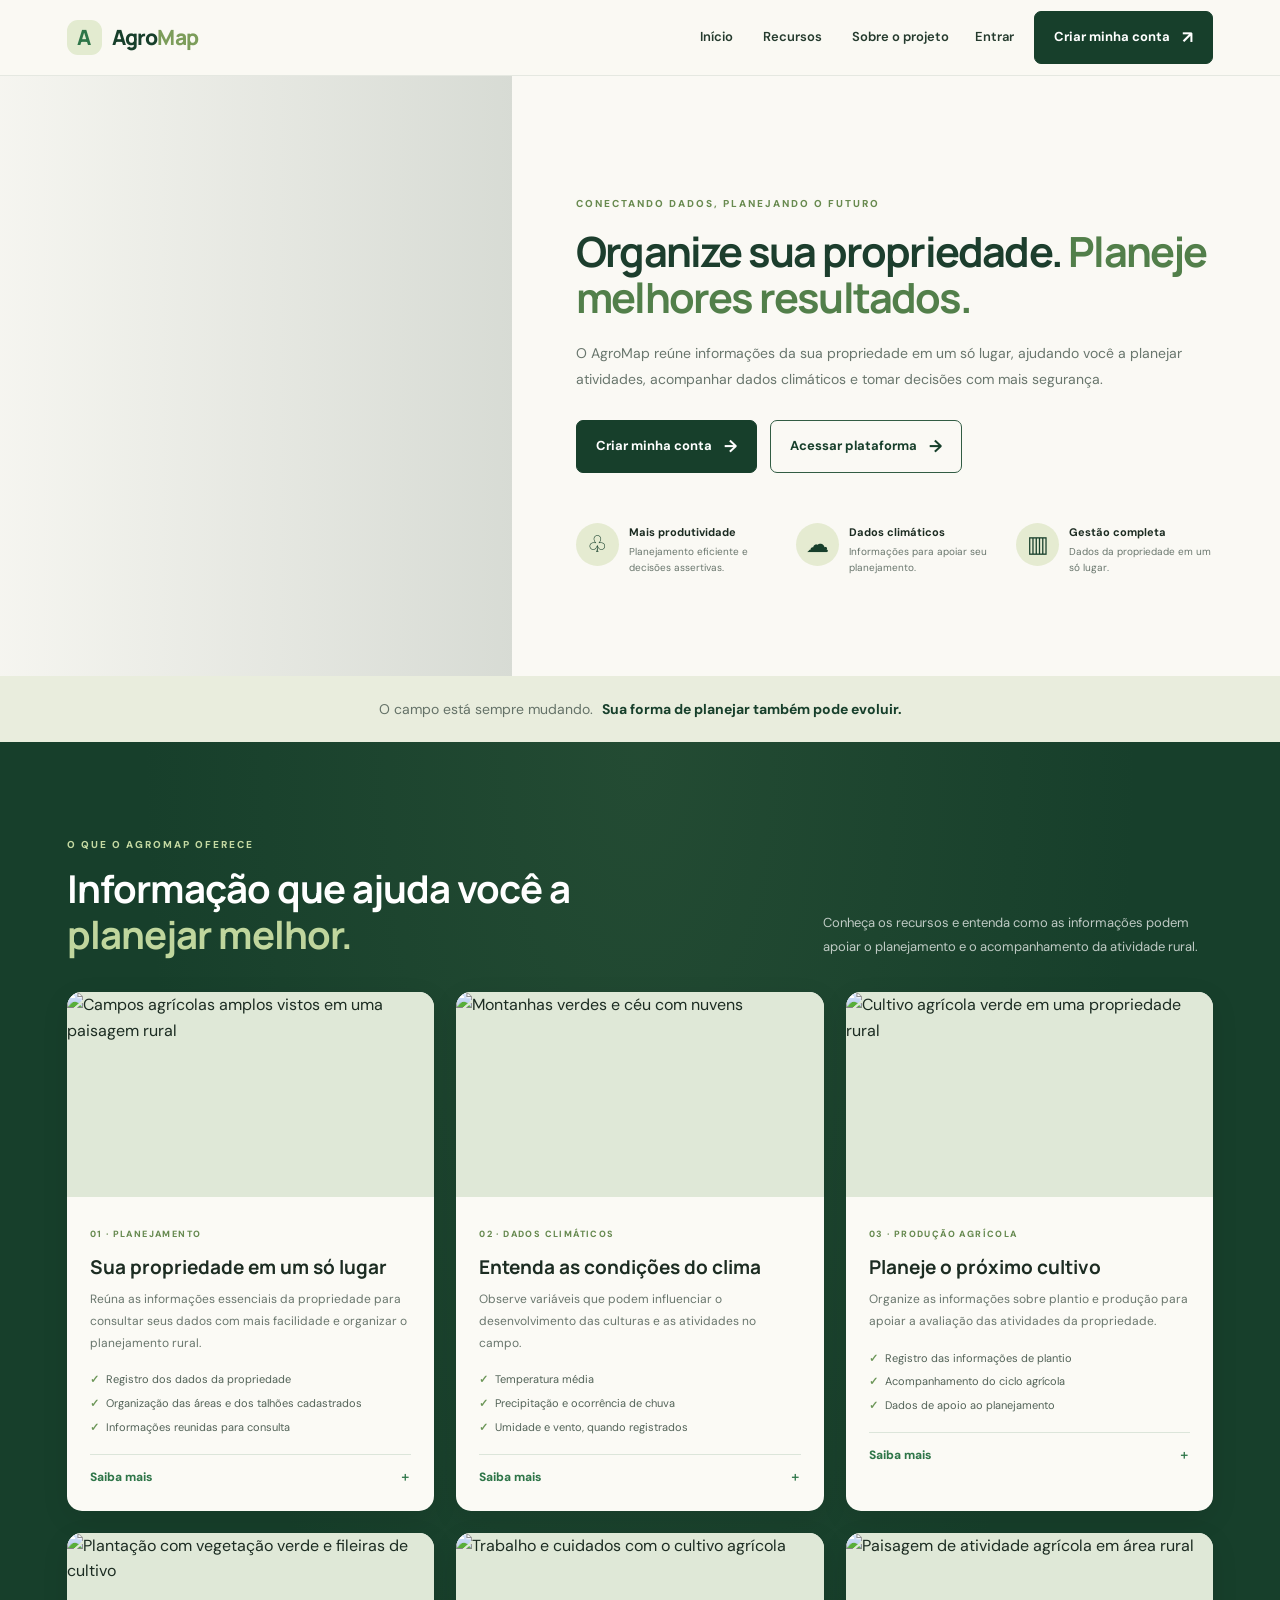
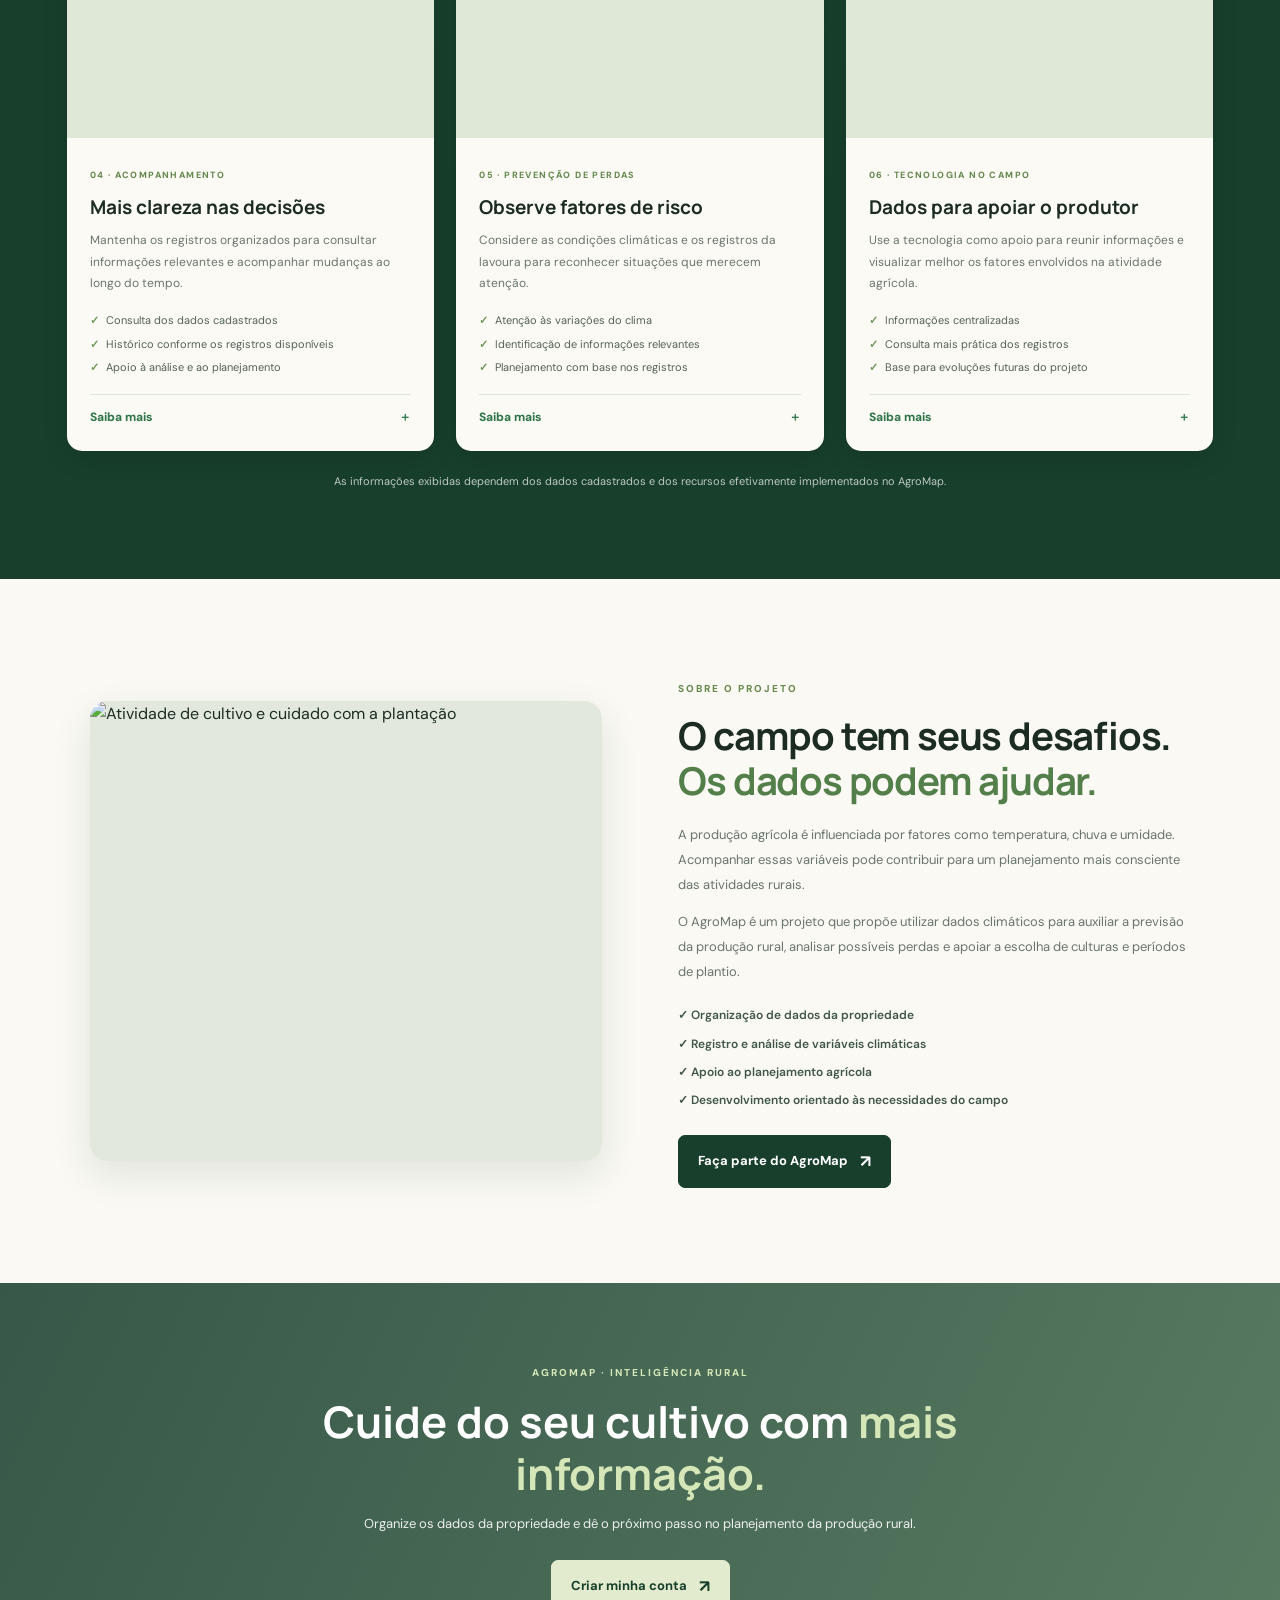
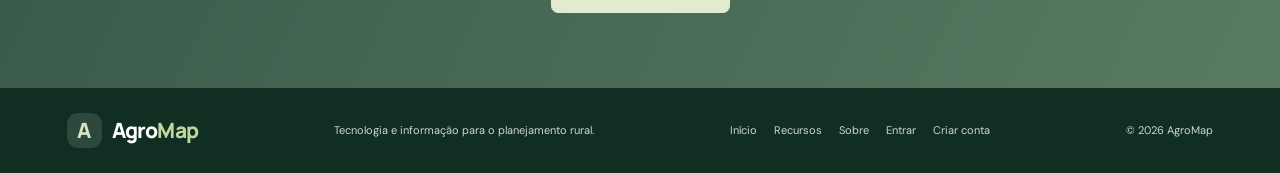
==== commit 2c3a7260: "Refactor index.html for improved structure and content Updated the HTML structure and content for th" ====
--- a/index.html
+++ b/index.html
@@ -1,27 +1,37 @@
-
 <!DOCTYPE html>
 <html lang="pt-BR">
 <head>
   <meta charset="UTF-8">
   <meta name="viewport" content="width=device-width, initial-scale=1.0">
-  <meta name="theme-color" content="#234b32">
+  <meta name="theme-color" content="#173f2b">
   <meta name="description" content="AgroMap: tecnologia e dados climáticos para auxiliar o planejamento da produção rural.">
+
   <title>AgroMap | Gestão Rural Inteligente</title>
 
   <link rel="preconnect" href="https://fonts.googleapis.com">
   <link rel="preconnect" href="https://fonts.gstatic.com" crossorigin>
+
   <link href="https://fonts.googleapis.com/css2?family=DM+Sans:wght@400;500;600;700&family=Manrope:wght@400;500;600;700;800&display=swap" rel="stylesheet">
+
   <link rel="stylesheet" href="style.css">
 </head>
 
 <body>
+
 <header class="site-header">
   <a href="#inicio" class="brand" aria-label="AgroMap - início">
     <span class="brand-symbol">A</span>
     <span class="brand-name">Agro<span>Map</span></span>
   </a>
 
-  <button class="menu-toggle" id="menuToggle" aria-label="Abrir menu" aria-expanded="false" type="button">☰</button>
+  <button
+    class="menu-toggle"
+    id="menuToggle"
+    aria-label="Abrir menu"
+    aria-expanded="false"
+    aria-controls="mainNav"
+    type="button"
+  >☰</button>
 
   <nav class="main-nav" id="mainNav" aria-label="Menu principal">
     <a href="#inicio">Início</a>
@@ -36,16 +46,29 @@
 
   <div class="header-actions">
     <a href="login.html" class="login-link">Entrar</a>
-    <a href="cadastro.html" class="header-button">Criar minha conta <span>↗</span></a>
+    <a href="cadastro.html" class="header-button">
+      Criar minha conta <span>↗</span>
+    </a>
   </div>
 </header>
 
 <main>
+
+  <!-- DESTAQUE PRINCIPAL COM FOTO GRANDE -->
+
   <section class="hero" id="inicio">
-    <div class="hero-photo" role="img" aria-label="Paisagem agrícola ampla com campos verdes"></div>
+
+    <div
+      class="hero-photo"
+      role="img"
+      aria-label="Paisagem agrícola ampla com campos verdes"
+    ></div>
 
     <div class="hero-panel">
-      <span class="section-kicker">CONECTANDO DADOS, PLANEJANDO O FUTURO</span>
+
+      <span class="section-kicker">
+        CONECTANDO DADOS, PLANEJANDO O FUTURO
+      </span>
 
       <h1>
         Organize sua propriedade.
@@ -59,16 +82,24 @@
       </p>
 
       <div class="hero-buttons">
-        <a href="cadastro.html" class="button-primary">Criar minha conta <span>→</span></a>
-        <a href="login.html" class="button-secondary">Acessar plataforma <span>→</span></a>
+        <a href="cadastro.html" class="button-primary">
+          Criar minha conta <span>→</span>
+        </a>
+
+        <a href="login.html" class="button-secondary">
+          Acessar plataforma <span>→</span>
+        </a>
       </div>
 
       <div class="hero-benefits">
+
         <div class="benefit-item">
           <span class="benefit-icon">♧</span>
           <div>
             <strong>Mais produtividade</strong>
-            <small>Planejamento eficiente e decisões assertivas.</small>
+            <small>
+              Planejamento eficiente e decisões assertivas.
+            </small>
           </div>
         </div>
 
@@ -76,7 +107,9 @@
           <span class="benefit-icon">☁</span>
           <div>
             <strong>Dados climáticos</strong>
-            <small>Informações para apoiar seu planejamento.</small>
+            <small>
+              Informações para apoiar seu planejamento.
+            </small>
           </div>
         </div>
 
@@ -84,23 +117,35 @@
           <span class="benefit-icon">▥</span>
           <div>
             <strong>Gestão completa</strong>
-            <small>Dados da propriedade em um só lugar.</small>
+            <small>
+              Dados da propriedade em um só lugar.
+            </small>
           </div>
         </div>
+
       </div>
     </div>
   </section>
+
+  <!-- FRASE DE DESTAQUE -->
 
   <section class="intro-strip">
     <p>O campo está sempre mudando.</p>
     <strong>Sua forma de planejar também pode evoluir.</strong>
   </section>
 
+  <!-- RECURSOS DO AGROMAP -->
+
   <section class="features section-wrap" id="recursos">
+
     <div class="section-heading">
       <div>
         <span class="section-kicker">O QUE O AGROMAP OFERECE</span>
-        <h2>Informação que ajuda você a <span>planejar melhor.</span></h2>
+
+        <h2>
+          Informação que ajuda você a
+          <span>planejar melhor.</span>
+        </h2>
       </div>
 
       <p class="section-intro">
@@ -110,132 +155,255 @@
     </div>
 
     <div class="feature-grid">
-      <article class="feature-card">
-        <img src="https://images.unsplash.com/photo-1500382017468-9049fed747ef?auto=format&fit=crop&w=1200&q=85" alt="Campos agrícolas amplos vistos em uma paisagem rural" loading="lazy">
+
+      <article class="feature-card">
+        <img
+          src="https://images.unsplash.com/photo-1500382017468-9049fed747ef?auto=format&fit=crop&w=1200&q=85"
+          alt="Campos agrícolas amplos vistos em uma paisagem rural"
+          loading="lazy"
+        >
+
         <div class="feature-body">
           <span class="feature-label">01 · PLANEJAMENTO</span>
+
           <h3>Sua propriedade em um só lugar</h3>
-          <p>Reúna as informações essenciais da propriedade para consultar seus dados com mais facilidade e organizar o planejamento rural.</p>
+
+          <p>
+            Reúna as informações essenciais da propriedade para consultar
+            seus dados com mais facilidade e organizar o planejamento rural.
+          </p>
+
           <ul class="feature-points">
             <li>Registro dos dados da propriedade</li>
             <li>Organização das áreas e dos talhões cadastrados</li>
             <li>Informações reunidas para consulta</li>
           </ul>
-          <details>
-            <summary>Saiba mais</summary>
-            <p>O cadastro permite registrar os dados da propriedade e as informações disponíveis no sistema. Manter esses registros atualizados facilita o acompanhamento das atividades.</p>
-          </details>
-        </div>
-      </article>
-
-      <article class="feature-card">
-        <img src="https://images.unsplash.com/photo-1470071459604-3b5ec3a7fe05?auto=format&fit=crop&w=1200&q=85" alt="Montanhas verdes e céu com nuvens" loading="lazy">
+
+          <details>
+            <summary>Saiba mais</summary>
+            <p>
+              O cadastro permite registrar os dados da propriedade e as
+              informações disponíveis no sistema. Manter esses registros
+              atualizados facilita o acompanhamento das atividades.
+            </p>
+          </details>
+        </div>
+      </article>
+
+      <article class="feature-card">
+        <img
+          src="https://images.unsplash.com/photo-1470071459604-3b5ec3a7fe05?auto=format&fit=crop&w=1200&q=85"
+          alt="Montanhas verdes e céu com nuvens"
+          loading="lazy"
+        >
+
         <div class="feature-body">
           <span class="feature-label">02 · DADOS CLIMÁTICOS</span>
+
           <h3>Entenda as condições do clima</h3>
-          <p>Observe variáveis que podem influenciar o desenvolvimento das culturas e as atividades no campo.</p>
+
+          <p>
+            Observe variáveis que podem influenciar o desenvolvimento
+            das culturas e as atividades no campo.
+          </p>
+
           <ul class="feature-points">
             <li>Temperatura média</li>
             <li>Precipitação e ocorrência de chuva</li>
             <li>Umidade e vento, quando registrados</li>
           </ul>
-          <details>
-            <summary>Saiba mais</summary>
-            <p>Os registros climáticos ajudam a contextualizar as condições enfrentadas pela lavoura. A precisão das análises depende da qualidade, do período e da origem dos dados informados.</p>
-          </details>
-        </div>
-      </article>
-
-      <article class="feature-card">
-        <img src="https://images.unsplash.com/photo-1499529112087-3cb3b73feedb?auto=format&fit=crop&w=1200&q=85" alt="Cultivo agrícola verde em uma propriedade rural" loading="lazy">
+
+          <details>
+            <summary>Saiba mais</summary>
+            <p>
+              Os registros climáticos ajudam a contextualizar as condições
+              enfrentadas pela lavoura. A precisão das análises depende da
+              qualidade, do período e da origem dos dados informados.
+            </p>
+          </details>
+        </div>
+      </article>
+
+      <article class="feature-card">
+        <img
+          src="https://images.unsplash.com/photo-1499529112087-3cb3b73feedb?auto=format&fit=crop&w=1200&q=85"
+          alt="Cultivo agrícola verde em uma propriedade rural"
+          loading="lazy"
+        >
+
         <div class="feature-body">
           <span class="feature-label">03 · PRODUÇÃO AGRÍCOLA</span>
+
           <h3>Planeje o próximo cultivo</h3>
-          <p>Organize as informações sobre plantio e produção para apoiar a avaliação das atividades da propriedade.</p>
+
+          <p>
+            Organize as informações sobre plantio e produção para apoiar
+            a avaliação das atividades da propriedade.
+          </p>
+
           <ul class="feature-points">
             <li>Registro das informações de plantio</li>
             <li>Acompanhamento do ciclo agrícola</li>
             <li>Dados de apoio ao planejamento</li>
           </ul>
-          <details>
-            <summary>Saiba mais</summary>
-            <p>O planejamento pode considerar a cultura escolhida, a área cultivada, a época de plantio e as condições climáticas disponíveis. Uma estimativa confiável também exige dados adequados e validação.</p>
-          </details>
-        </div>
-      </article>
-
-      <article class="feature-card">
-        <img src="https://images.unsplash.com/photo-1464226184884-fa280b87c399?auto=format&fit=crop&w=1200&q=85" alt="Plantação com vegetação verde e fileiras de cultivo" loading="lazy">
+
+          <details>
+            <summary>Saiba mais</summary>
+            <p>
+              O planejamento pode considerar a cultura escolhida, a área
+              cultivada, a época de plantio e as condições climáticas
+              disponíveis. Uma estimativa confiável também exige dados
+              adequados e validação.
+            </p>
+          </details>
+        </div>
+      </article>
+
+      <article class="feature-card">
+        <img
+          src="https://images.unsplash.com/photo-1464226184884-fa280b87c399?auto=format&fit=crop&w=1200&q=85"
+          alt="Plantação com vegetação verde e fileiras de cultivo"
+          loading="lazy"
+        >
+
         <div class="feature-body">
           <span class="feature-label">04 · ACOMPANHAMENTO</span>
+
           <h3>Mais clareza nas decisões</h3>
-          <p>Mantenha os registros organizados para consultar informações relevantes e acompanhar mudanças ao longo do tempo.</p>
+
+          <p>
+            Mantenha os registros organizados para consultar informações
+            relevantes e acompanhar mudanças ao longo do tempo.
+          </p>
+
           <ul class="feature-points">
             <li>Consulta dos dados cadastrados</li>
             <li>Histórico conforme os registros disponíveis</li>
             <li>Apoio à análise e ao planejamento</li>
           </ul>
-          <details>
-            <summary>Saiba mais</summary>
-            <p>Comparar registros de diferentes períodos pode ajudar a identificar mudanças e formular perguntas para o planejamento. Os dados são um apoio à decisão e não substituem a avaliação técnica da propriedade.</p>
-          </details>
-        </div>
-      </article>
-
-      <article class="feature-card">
-        <img src="https://images.unsplash.com/photo-1592982537447-7440770cbfc9?auto=format&fit=crop&w=1200&q=85" alt="Trabalho e cuidados com o cultivo agrícola" loading="lazy">
+
+          <details>
+            <summary>Saiba mais</summary>
+            <p>
+              Comparar registros de diferentes períodos pode ajudar a
+              identificar mudanças e formular perguntas para o planejamento.
+              Os dados são um apoio à decisão e não substituem a avaliação
+              técnica da propriedade.
+            </p>
+          </details>
+        </div>
+      </article>
+
+      <article class="feature-card">
+        <img
+          src="https://images.unsplash.com/photo-1592982537447-7440770cbfc9?auto=format&fit=crop&w=1200&q=85"
+          alt="Trabalho e cuidados com o cultivo agrícola"
+          loading="lazy"
+        >
+
         <div class="feature-body">
           <span class="feature-label">05 · PREVENÇÃO DE PERDAS</span>
+
           <h3>Observe fatores de risco</h3>
-          <p>Considere as condições climáticas e os registros da lavoura para reconhecer situações que merecem atenção.</p>
+
+          <p>
+            Considere as condições climáticas e os registros da lavoura
+            para reconhecer situações que merecem atenção.
+          </p>
+
           <ul class="feature-points">
             <li>Atenção às variações do clima</li>
             <li>Identificação de informações relevantes</li>
             <li>Planejamento com base nos registros</li>
           </ul>
-          <details>
-            <summary>Saiba mais</summary>
-            <p>Chuva irregular, temperaturas extremas e outros fatores podem afetar as culturas de formas diferentes. A identificação de riscos depende de dados locais e não representa garantia de previsão de perdas.</p>
-          </details>
-        </div>
-      </article>
-
-      <article class="feature-card">
-        <img src="https://images.unsplash.com/photo-1500937386664-56d1dfef3854?auto=format&fit=crop&w=1200&q=85" alt="Paisagem de atividade agrícola em área rural" loading="lazy">
+
+          <details>
+            <summary>Saiba mais</summary>
+            <p>
+              Chuva irregular, temperaturas extremas e outros fatores
+              podem afetar as culturas de formas diferentes. A identificação
+              de riscos depende de dados locais e não representa garantia
+              de previsão de perdas.
+            </p>
+          </details>
+        </div>
+      </article>
+
+      <article class="feature-card">
+        <img
+          src="https://images.unsplash.com/photo-1500937386664-56d1dfef3854?auto=format&fit=crop&w=1200&q=85"
+          alt="Paisagem de atividade agrícola em área rural"
+          loading="lazy"
+        >
+
         <div class="feature-body">
           <span class="feature-label">06 · TECNOLOGIA NO CAMPO</span>
+
           <h3>Dados para apoiar o produtor</h3>
-          <p>Use a tecnologia como apoio para reunir informações e visualizar melhor os fatores envolvidos na atividade agrícola.</p>
+
+          <p>
+            Use a tecnologia como apoio para reunir informações e visualizar
+            melhor os fatores envolvidos na atividade agrícola.
+          </p>
+
           <ul class="feature-points">
             <li>Informações centralizadas</li>
             <li>Consulta mais prática dos registros</li>
             <li>Base para evoluções futuras do projeto</li>
           </ul>
-          <details>
-            <summary>Saiba mais</summary>
-            <p>O AgroMap é um projeto em desenvolvimento. Recursos como previsões automatizadas e modelos de inteligência artificial só devem ser considerados disponíveis quando estiverem implementados e validados no sistema.</p>
-          </details>
-        </div>
-      </article>
+
+          <details>
+            <summary>Saiba mais</summary>
+            <p>
+              O AgroMap é um projeto em desenvolvimento. Recursos como
+              previsões automatizadas e modelos de inteligência artificial
+              só devem ser considerados disponíveis quando estiverem
+              implementados e validados no sistema.
+            </p>
+          </details>
+        </div>
+      </article>
+
     </div>
 
     <p class="features-note">
-      As informações exibidas dependem dos dados cadastrados e dos recursos efetivamente implementados no AgroMap.
+      As informações exibidas dependem dos dados cadastrados e dos
+      recursos efetivamente implementados no AgroMap.
     </p>
+
   </section>
 
+  <!-- SOBRE O PROJETO -->
+
   <section class="about-section" id="sobre">
+
     <div class="about-image">
-      <img src="https://images.unsplash.com/photo-1592982537447-7440770cbfc9?auto=format&fit=crop&w=1400&q=85" alt="Atividade de cultivo e cuidado com a plantação" loading="lazy">
+      <img
+        src="https://images.unsplash.com/photo-1592982537447-7440770cbfc9?auto=format&fit=crop&w=1400&q=85"
+        alt="Atividade de cultivo e cuidado com a plantação"
+        loading="lazy"
+      >
     </div>
 
     <div class="about-content">
       <span class="section-kicker">SOBRE O PROJETO</span>
-      <h2>O campo tem seus desafios. <span>Os dados podem ajudar.</span></h2>
-
-      <p>A produção agrícola é influenciada por fatores como temperatura, chuva e umidade. Acompanhar essas variáveis pode contribuir para um planejamento mais consciente das atividades rurais.</p>
-
-      <p>O AgroMap é um projeto que propõe utilizar dados climáticos para auxiliar a previsão da produção rural, analisar possíveis perdas e apoiar a escolha de culturas e períodos de plantio.</p>
+
+      <h2>
+        O campo tem seus desafios.
+        <span>Os dados podem ajudar.</span>
+      </h2>
+
+      <p>
+        A produção agrícola é influenciada por fatores como temperatura,
+        chuva e umidade. Acompanhar essas variáveis pode contribuir para
+        um planejamento mais consciente das atividades rurais.
+      </p>
+
+      <p>
+        O AgroMap é um projeto que propõe utilizar dados climáticos para
+        auxiliar a previsão da produção rural, analisar possíveis perdas
+        e apoiar a escolha de culturas e períodos de plantio.
+      </p>
 
       <ul>
         <li>✓ Organização de dados da propriedade</li>
@@ -244,19 +412,39 @@
         <li>✓ Desenvolvimento orientado às necessidades do campo</li>
       </ul>
 
-      <a href="cadastro.html" class="button-primary">Faça parte do AgroMap <span>↗</span></a>
-    </div>
+      <a href="cadastro.html" class="button-primary">
+        Faça parte do AgroMap <span>↗</span>
+      </a>
+    </div>
+
   </section>
+
+  <!-- CHAMADA FINAL -->
 
   <section class="final-cta">
     <span class="section-kicker">AGROMAP · INTELIGÊNCIA RURAL</span>
-    <h2>Cuide do seu cultivo com <span>mais informação.</span></h2>
-    <p>Organize os dados da propriedade e dê o próximo passo no planejamento da produção rural.</p>
-    <a href="cadastro.html" class="button-light">Criar minha conta <span>↗</span></a>
+
+    <h2>
+      Cuide do seu cultivo com
+      <span>mais informação.</span>
+    </h2>
+
+    <p>
+      Organize os dados da propriedade e dê o próximo passo
+      no planejamento da produção rural.
+    </p>
+
+    <a href="cadastro.html" class="button-light">
+      Criar minha conta <span>↗</span>
+    </a>
   </section>
+
 </main>
 
+<!-- RODAPÉ -->
+
 <footer class="site-footer">
+
   <a href="#inicio" class="brand">
     <span class="brand-symbol">A</span>
     <span class="brand-name">Agro<span>Map</span></span>
@@ -273,6 +461,7 @@
   </div>
 
   <small>© <span id="currentYear"></span> AgroMap</small>
+
 </footer>
 
 <script>
@@ -283,20 +472,27 @@
     const aberto = mainNav.classList.toggle("is-open");
 
     menuToggle.setAttribute("aria-expanded", String(aberto));
-    menuToggle.setAttribute("aria-label", aberto ? "Fechar menu" : "Abrir menu");
+    menuToggle.setAttribute(
+      "aria-label",
+      aberto ? "Fechar menu" : "Abrir menu"
+    );
+
     menuToggle.textContent = aberto ? "×" : "☰";
   });
 
   mainNav.querySelectorAll("a").forEach(function (link) {
     link.addEventListener("click", function () {
       mainNav.classList.remove("is-open");
+
       menuToggle.setAttribute("aria-expanded", "false");
       menuToggle.setAttribute("aria-label", "Abrir menu");
       menuToggle.textContent = "☰";
     });
   });
 
-  document.getElementById("currentYear").textContent = new Date().getFullYear();
+  document.getElementById("currentYear").textContent =
+    new Date().getFullYear();
 </script>
+
 </body>
 </html>
--- a/style.css
+++ b/style.css
@@ -1,7 +1,3 @@
-/* =========================================
-   AGROMAP — ESTILO COMPLETO
-   Arquivo: style.css
-========================================= */
 
 :root {
   --green: #2e7548;
@@ -16,8 +12,6 @@
   --radius: 15px;
 }
 
-/* RESET */
-
 * {
   box-sizing: border-box;
   margin: 0;
@@ -46,16 +40,7 @@
   display: block;
 }
 
-button,
-input,
-textarea,
-select {
-  font: inherit;
-}
-
-/* =========================================
-   CABEÇALHO
-========================================= */
+/* CABEÇALHO */
 
 .site-header {
   min-height: 76px;
@@ -143,10 +128,7 @@
   border-radius: 7px;
   font-size: 13px;
   font-weight: 700;
-  transition:
-    transform .2s,
-    background .2s,
-    border-color .2s;
+  transition: transform .2s, background .2s, border-color .2s;
 }
 
 .header-button,
@@ -163,7 +145,9 @@
 }
 
 .header-button span,
-.button-primary span {
+.button-primary span,
+.button-secondary span,
+.button-light span {
   font-size: 17px;
 }
 
@@ -180,9 +164,7 @@
   display: none;
 }
 
-/* =========================================
-   DESTAQUE PRINCIPAL
-========================================= */
+/* DESTAQUE PRINCIPAL */
 
 .hero {
   min-height: 600px;
@@ -195,9 +177,7 @@
 
 .hero-photo {
   min-height: 600px;
-  background-image: url(
-    "https://images.unsplash.com/photo-1464226184884-fa280b87c399?auto=format&fit=crop&w=1800&q=90"
-  );
+  background-image: url("https://images.unsplash.com/photo-1500382017468-9049fed747ef?auto=format&fit=crop&w=1800&q=90");
   background-size: cover;
   background-position: center;
   position: relative;
@@ -209,8 +189,8 @@
   inset: 0;
   background: linear-gradient(
     90deg,
-    rgba(17, 49, 31, .05),
-    rgba(17, 49, 31, .12)
+    rgba(17, 49, 31, .02),
+    rgba(17, 49, 31, .15)
   );
 }
 
@@ -243,8 +223,7 @@
 
 .hero h1 span,
 .section-heading h2 span,
-.about-content h2 span,
-.final-cta h2 span {
+.about-content h2 span {
   color: var(--green-mid);
 }
 
@@ -316,9 +295,7 @@
   color: var(--muted);
 }
 
-/* =========================================
-   FAIXA DE MENSAGEM
-========================================= */
+/* FAIXA DE MENSAGEM */
 
 .intro-strip {
   padding: 22px 7%;
@@ -340,9 +317,7 @@
   color: var(--green-dark);
 }
 
-/* =========================================
-   RECURSOS E CARTÕES
-========================================= */
+/* RECURSOS E CARTÕES */
 
 .section-wrap {
   padding: 88px 5.2%;
@@ -350,11 +325,7 @@
 
 .features {
   background:
-    radial-gradient(
-      ellipse at top,
-      rgba(72, 111, 75, .25),
-      transparent 55%
-    ),
+    radial-gradient(ellipse at top, rgba(72, 111, 75, .25), transparent 55%),
     var(--green-dark);
   color: #fff;
 }
@@ -403,9 +374,7 @@
   background: #fbfaf5;
   color: var(--text);
   box-shadow: 0 8px 28px rgba(0, 0, 0, .09);
-  transition:
-    transform .25s,
-    box-shadow .25s;
+  transition: transform .25s, box-shadow .25s;
 }
 
 .feature-card:hover {
@@ -503,13 +472,11 @@
 .features-note {
   margin-top: 22px;
   text-align: center;
-  color: rgba(255, 255, 255, .62);
+  color: rgba(255, 255, 255, .72);
   font-size: 11px;
 }
 
-/* =========================================
-   SOBRE O PROJETO
-========================================= */
+/* SOBRE O PROJETO */
 
 .about-section {
   display: grid;
@@ -525,6 +492,7 @@
   overflow: hidden;
   border-radius: 18px;
   box-shadow: var(--shadow);
+  background: #e2e9dc;
 }
 
 .about-image img {
@@ -535,7 +503,7 @@
 }
 
 .about-image:hover img {
-  transform: scale(1.035);
+  transform: scale(1.04);
 }
 
 .about-content h2 {
@@ -566,27 +534,24 @@
   color: #405648;
 }
 
-/* =========================================
-   CHAMADA FINAL
-========================================= */
+/* CHAMADA FINAL COM FOTO */
 
 .final-cta {
-  padding: 65px 24px 72px;
+  padding: 75px 24px;
   text-align: center;
   color: #fff;
   background:
     linear-gradient(
       115deg,
-      rgba(18, 57, 39, .96),
-      rgba(38, 83, 52, .91)
+      rgba(18, 57, 39, .84),
+      rgba(38, 83, 52, .76)
     ),
-    url(
-      "https://images.unsplash.com/photo-1500382017468-9049fed747ef?auto=format&fit=crop&w=1600&q=85"
-    ) center / cover;
+    url("https://images.unsplash.com/photo-1470071459604-3b5ec3a7fe05?auto=format&fit=crop&w=1600&q=85")
+    center / cover;
 }
 
 .final-cta .section-kicker {
-  color: #c4d9a2;
+  color: #d5e7b8;
 }
 
 .final-cta h2 {
@@ -598,13 +563,13 @@
 }
 
 .final-cta h2 span {
-  color: #c4d9a2;
+  color: #d5e7b8;
 }
 
 .final-cta p {
   max-width: 620px;
   margin: 0 auto 24px;
-  color: rgba(255, 255, 255, .77);
+  color: rgba(255, 255, 255, .9);
   font-size: 13px;
   line-height: 1.8;
 }
@@ -620,9 +585,7 @@
   transform: translateY(-2px);
 }
 
-/* =========================================
-   RODAPÉ
-========================================= */
+/* RODAPÉ */
 
 .site-footer {
   display: flex;
@@ -649,7 +612,7 @@
 }
 
 .site-footer > p {
-  color: rgba(255, 255, 255, .68);
+  color: rgba(255, 255, 255, .8);
   font-size: 11px;
 }
 
@@ -662,16 +625,14 @@
 .footer-links a,
 .site-footer > small {
   font-size: 11px;
-  color: rgba(255, 255, 255, .72);
+  color: rgba(255, 255, 255, .8);
 }
 
 .footer-links a:hover {
   color: #d3e5b5;
 }
 
-/* =========================================
-   TABLETS E TELAS MÉDIAS
-========================================= */
+/* TABLETS */
 
 @media (max-width: 1100px) {
   .hero {
@@ -701,7 +662,7 @@
   }
 
   .section-heading {
-    align-items: start;
+    align-items: flex-start;
     flex-direction: column;
     gap: 12px;
   }
@@ -711,9 +672,7 @@
   }
 }
 
-/* =========================================
-   CELULARES E TABLETS PEQUENOS
-========================================= */
+/* CELULARES */
 
 @media (max-width: 780px) {
   .site-header {
@@ -829,10 +788,6 @@
   }
 }
 
-/* =========================================
-   CELULARES
-========================================= */
-
 @media (max-width: 520px) {
   .hero-photo {
     height: 260px;
@@ -843,14 +798,6 @@
     padding: 35px 20px;
   }
 
-  .hero h1 {
-    font-size: 34px;
-  }
-
-  .hero-panel > p {
-    font-size: 13px;
-  }
-
   .hero-buttons {
     flex-direction: column;
     align-items: stretch;
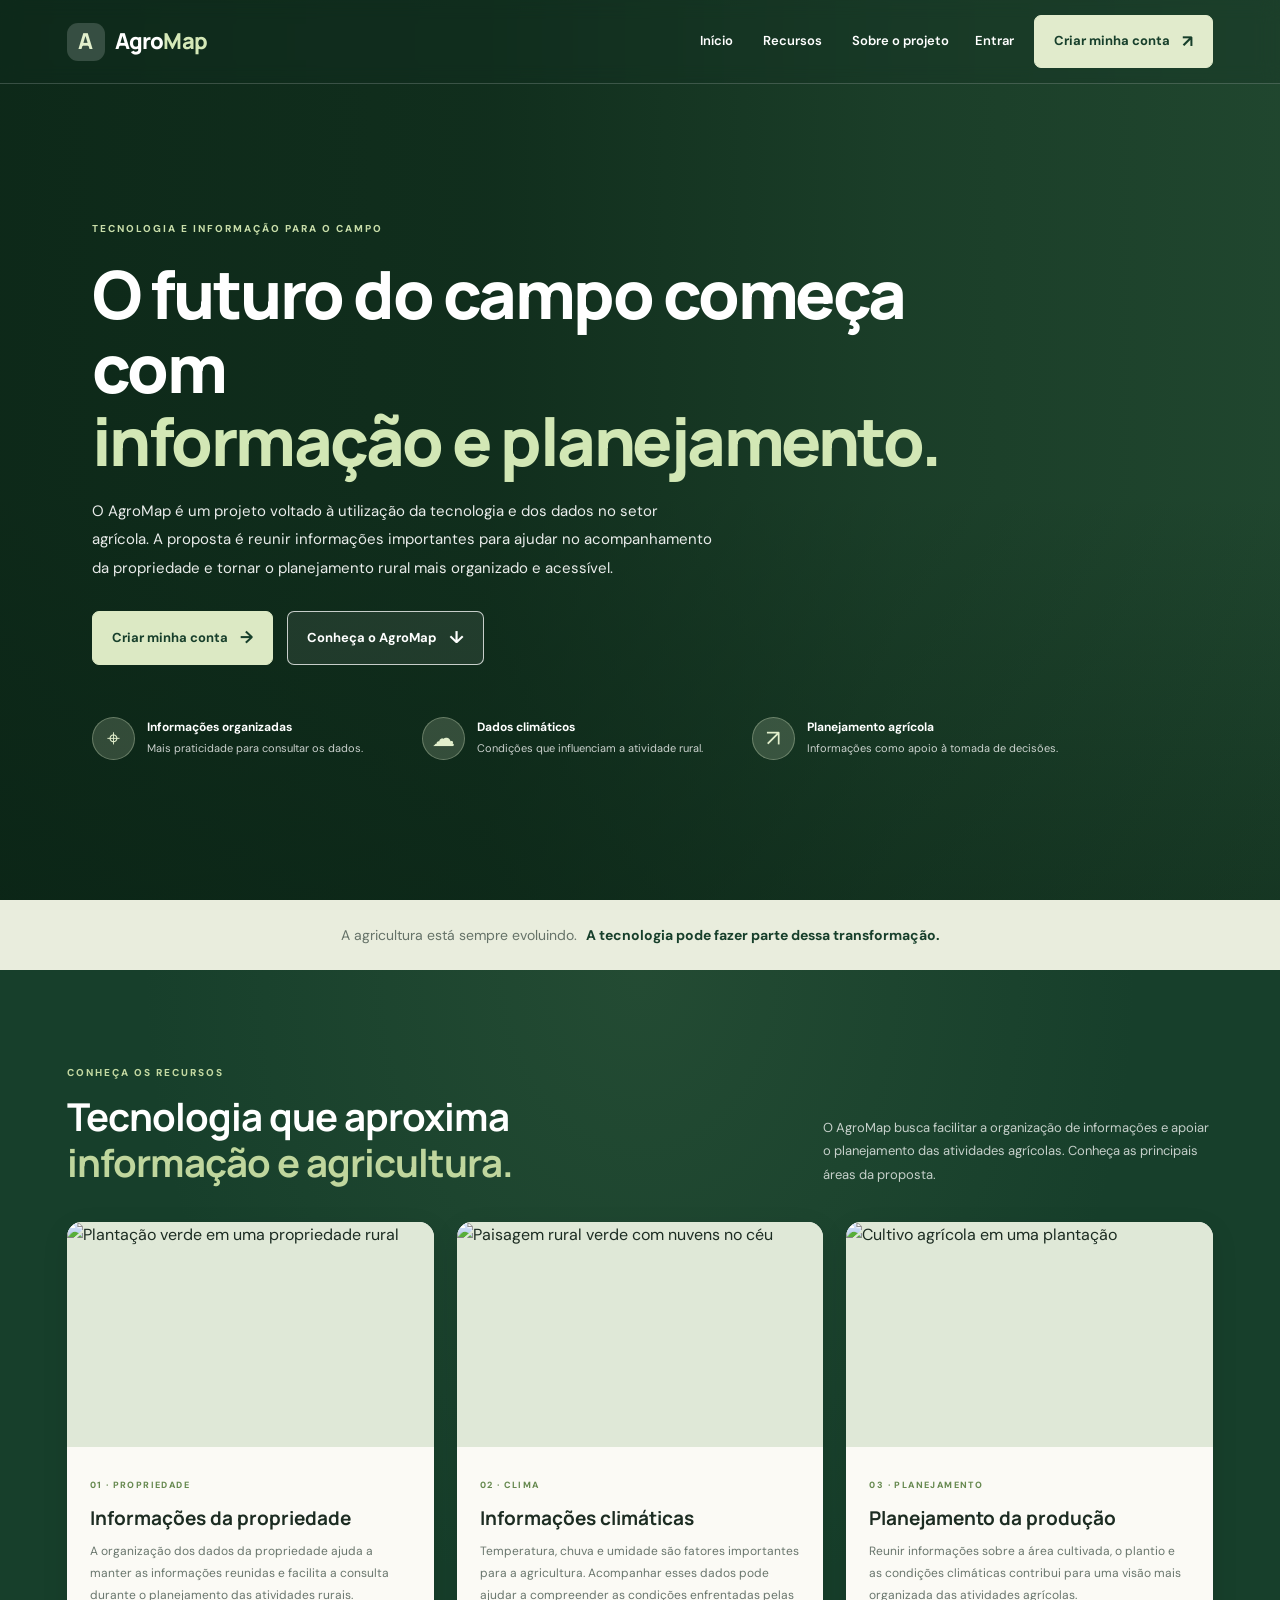
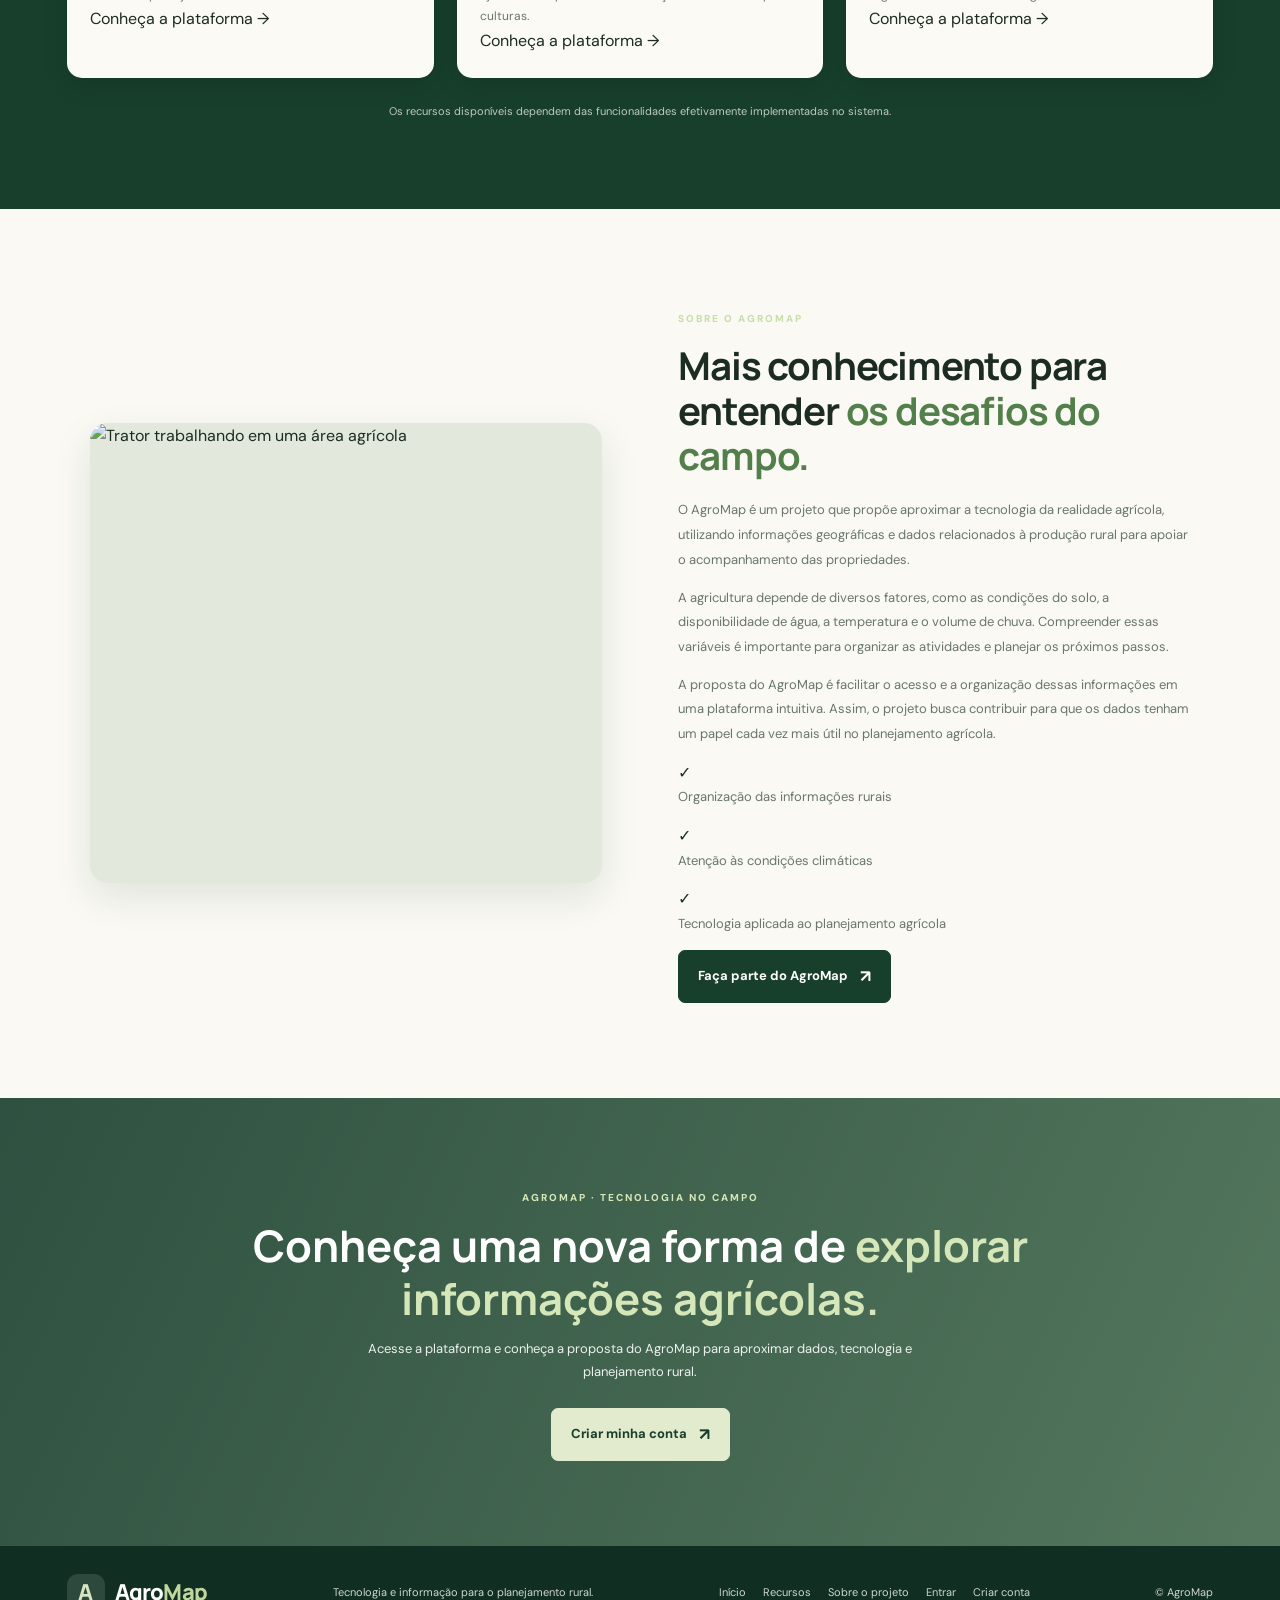
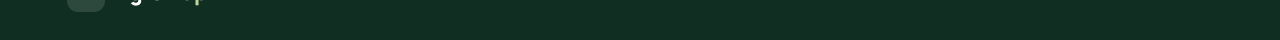
==== commit 7dceceab: "Revise index.html for content and structure updates Updated the HTML structure and content for the A" ====
--- a/index.html
+++ b/index.html
@@ -1,16 +1,16 @@
+
 <!DOCTYPE html>
 <html lang="pt-BR">
 <head>
   <meta charset="UTF-8">
   <meta name="viewport" content="width=device-width, initial-scale=1.0">
   <meta name="theme-color" content="#173f2b">
-  <meta name="description" content="AgroMap: tecnologia e dados climáticos para auxiliar o planejamento da produção rural.">
-
-  <title>AgroMap | Gestão Rural Inteligente</title>
+  <meta name="description" content="AgroMap: tecnologia e informações para apoiar o planejamento agrícola.">
+
+  <title>AgroMap | Tecnologia para o campo</title>
 
   <link rel="preconnect" href="https://fonts.googleapis.com">
   <link rel="preconnect" href="https://fonts.gstatic.com" crossorigin>
-
   <link href="https://fonts.googleapis.com/css2?family=DM+Sans:wght@400;500;600;700&family=Manrope:wght@400;500;600;700;800&display=swap" rel="stylesheet">
 
   <link rel="stylesheet" href="style.css">
@@ -18,481 +18,317 @@
 
 <body>
 
-<header class="site-header">
-  <a href="#inicio" class="brand" aria-label="AgroMap - início">
-    <span class="brand-symbol">A</span>
-    <span class="brand-name">Agro<span>Map</span></span>
-  </a>
-
-  <button
-    class="menu-toggle"
-    id="menuToggle"
-    aria-label="Abrir menu"
-    aria-expanded="false"
-    aria-controls="mainNav"
-    type="button"
-  >☰</button>
-
-  <nav class="main-nav" id="mainNav" aria-label="Menu principal">
-    <a href="#inicio">Início</a>
-    <a href="#recursos">Recursos</a>
-    <a href="#sobre">Sobre o projeto</a>
-
-    <div class="mobile-actions">
-      <a href="login.html" class="mobile-login">Entrar</a>
-      <a href="cadastro.html" class="mobile-register">Criar minha conta</a>
+  <header class="site-header">
+    <a href="#inicio" class="brand" aria-label="AgroMap - início">
+      <span class="brand-symbol">A</span>
+      <span class="brand-name">Agro<span>Map</span></span>
+    </a>
+
+    <button
+      class="menu-toggle"
+      id="menuToggle"
+      type="button"
+      aria-label="Abrir menu"
+      aria-expanded="false"
+      aria-controls="mainNav"
+    >☰</button>
+
+    <nav class="main-nav" id="mainNav" aria-label="Menu principal">
+      <a href="#inicio">Início</a>
+      <a href="#recursos">Recursos</a>
+      <a href="#sobre">Sobre o projeto</a>
+
+      <div class="mobile-actions">
+        <a href="login.html" class="mobile-login">Entrar</a>
+        <a href="cadastro.html" class="mobile-register">Criar minha conta</a>
+      </div>
+    </nav>
+
+    <div class="header-actions">
+      <a href="login.html" class="login-link">Entrar</a>
+      <a href="cadastro.html" class="header-button">
+        Criar minha conta <span>↗</span>
+      </a>
     </div>
-  </nav>
-
-  <div class="header-actions">
-    <a href="login.html" class="login-link">Entrar</a>
-    <a href="cadastro.html" class="header-button">
-      Criar minha conta <span>↗</span>
-    </a>
-  </div>
-</header>
-
-<main>
-
-  <!-- DESTAQUE PRINCIPAL COM FOTO GRANDE -->
-
-  <section class="hero" id="inicio">
-
-    <div
-      class="hero-photo"
-      role="img"
-      aria-label="Paisagem agrícola ampla com campos verdes"
-    ></div>
-
-    <div class="hero-panel">
-
-      <span class="section-kicker">
-        CONECTANDO DADOS, PLANEJANDO O FUTURO
-      </span>
-
-      <h1>
-        Organize sua propriedade.
-        <span>Planeje melhores resultados.</span>
-      </h1>
-
-      <p>
-        O AgroMap reúne informações da sua propriedade em um só lugar,
-        ajudando você a planejar atividades, acompanhar dados climáticos
-        e tomar decisões com mais segurança.
+  </header>
+
+  <main>
+
+    <!-- DESTAQUE PRINCIPAL -->
+
+    <section class="hero" id="inicio">
+      <div class="hero-photo" role="img"
+        aria-label="Trator trabalhando em uma plantação verde"></div>
+
+      <div class="hero-overlay"></div>
+
+      <div class="hero-panel">
+        <span class="section-kicker">
+          TECNOLOGIA E INFORMAÇÃO PARA O CAMPO
+        </span>
+
+        <h1>
+          O futuro do campo começa com
+          <span>informação e planejamento.</span>
+        </h1>
+
+        <p>
+          O AgroMap é um projeto voltado à utilização da tecnologia
+          e dos dados no setor agrícola. A proposta é reunir informações
+          importantes para ajudar no acompanhamento da propriedade e
+          tornar o planejamento rural mais organizado e acessível.
+        </p>
+
+        <div class="hero-buttons">
+          <a href="cadastro.html" class="button-primary">
+            Criar minha conta <span>→</span>
+          </a>
+
+          <a href="#sobre" class="button-secondary">
+            Conheça o AgroMap <span>↓</span>
+          </a>
+        </div>
+
+        <div class="hero-benefits">
+          <div class="benefit-item">
+            <span class="benefit-icon">⌖</span>
+            <div>
+              <strong>Informações organizadas</strong>
+              <small>Mais praticidade para consultar os dados.</small>
+            </div>
+          </div>
+
+          <div class="benefit-item">
+            <span class="benefit-icon">☁</span>
+            <div>
+              <strong>Dados climáticos</strong>
+              <small>Condições que influenciam a atividade rural.</small>
+            </div>
+          </div>
+
+          <div class="benefit-item">
+            <span class="benefit-icon">↗</span>
+            <div>
+              <strong>Planejamento agrícola</strong>
+              <small>Informações como apoio à tomada de decisões.</small>
+            </div>
+          </div>
+        </div>
+      </div>
+    </section>
+
+    <!-- APRESENTAÇÃO -->
+
+    <section class="intro-strip">
+      <p>A agricultura está sempre evoluindo.</p>
+      <strong>A tecnologia pode fazer parte dessa transformação.</strong>
+    </section>
+
+    <!-- RECURSOS: SOMENTE TRÊS CARTÕES -->
+
+    <section class="features section-wrap" id="recursos">
+      <div class="section-heading">
+        <div>
+          <span class="section-kicker">CONHEÇA OS RECURSOS</span>
+          <h2>
+            Tecnologia que aproxima
+            <span>informação e agricultura.</span>
+          </h2>
+        </div>
+
+        <p class="section-intro">
+          O AgroMap busca facilitar a organização de informações
+          e apoiar o planejamento das atividades agrícolas.
+          Conheça as principais áreas da proposta.
+        </p>
+      </div>
+
+      <div class="feature-grid">
+
+        <article class="feature-card">
+          <img
+            src="https://images.unsplash.com/photo-1500382017468-9049fed747ef?auto=format&fit=crop&w=1000&q=85"
+            alt="Plantação verde em uma propriedade rural"
+            loading="lazy"
+          >
+
+          <div class="feature-body">
+            <span class="feature-label">01 · PROPRIEDADE</span>
+
+            <h3>Informações da propriedade</h3>
+
+            <p>
+              A organização dos dados da propriedade ajuda a manter
+              as informações reunidas e facilita a consulta durante
+              o planejamento das atividades rurais.
+            </p>
+
+            <a href="cadastro.html" class="card-link">
+              Conheça a plataforma <span>→</span>
+            </a>
+          </div>
+        </article>
+
+        <article class="feature-card">
+          <img
+            src="https://images.unsplash.com/photo-1470071459604-3b5ec3a7fe05?auto=format&fit=crop&w=1000&q=85"
+            alt="Paisagem rural verde com nuvens no céu"
+            loading="lazy"
+          >
+
+          <div class="feature-body">
+            <span class="feature-label">02 · CLIMA</span>
+
+            <h3>Informações climáticas</h3>
+
+            <p>
+              Temperatura, chuva e umidade são fatores importantes
+              para a agricultura. Acompanhar esses dados pode ajudar
+              a compreender as condições enfrentadas pelas culturas.
+            </p>
+
+            <a href="cadastro.html" class="card-link">
+              Conheça a plataforma <span>→</span>
+            </a>
+          </div>
+        </article>
+
+        <article class="feature-card">
+          <img
+            src="https://images.unsplash.com/photo-1499529112087-3cb3b73feedb?auto=format&fit=crop&w=1000&q=85"
+            alt="Cultivo agrícola em uma plantação"
+            loading="lazy"
+          >
+
+          <div class="feature-body">
+            <span class="feature-label">03 · PLANEJAMENTO</span>
+
+            <h3>Planejamento da produção</h3>
+
+            <p>
+              Reunir informações sobre a área cultivada, o plantio
+              e as condições climáticas contribui para uma visão
+              mais organizada das atividades agrícolas.
+            </p>
+
+            <a href="cadastro.html" class="card-link">
+              Conheça a plataforma <span>→</span>
+            </a>
+          </div>
+        </article>
+
+      </div>
+
+      <p class="features-note">
+        Os recursos disponíveis dependem das funcionalidades
+        efetivamente implementadas no sistema.
       </p>
-
-      <div class="hero-buttons">
-        <a href="cadastro.html" class="button-primary">
-          Criar minha conta <span>→</span>
-        </a>
-
-        <a href="login.html" class="button-secondary">
-          Acessar plataforma <span>→</span>
-        </a>
-      </div>
-
-      <div class="hero-benefits">
-
-        <div class="benefit-item">
-          <span class="benefit-icon">♧</span>
-          <div>
-            <strong>Mais produtividade</strong>
-            <small>
-              Planejamento eficiente e decisões assertivas.
-            </small>
-          </div>
-        </div>
-
-        <div class="benefit-item">
-          <span class="benefit-icon">☁</span>
-          <div>
-            <strong>Dados climáticos</strong>
-            <small>
-              Informações para apoiar seu planejamento.
-            </small>
-          </div>
-        </div>
-
-        <div class="benefit-item">
-          <span class="benefit-icon">▥</span>
-          <div>
-            <strong>Gestão completa</strong>
-            <small>
-              Dados da propriedade em um só lugar.
-            </small>
-          </div>
-        </div>
-
-      </div>
-    </div>
-  </section>
-
-  <!-- FRASE DE DESTAQUE -->
-
-  <section class="intro-strip">
-    <p>O campo está sempre mudando.</p>
-    <strong>Sua forma de planejar também pode evoluir.</strong>
-  </section>
-
-  <!-- RECURSOS DO AGROMAP -->
-
-  <section class="features section-wrap" id="recursos">
-
-    <div class="section-heading">
-      <div>
-        <span class="section-kicker">O QUE O AGROMAP OFERECE</span>
-
-        <h2>
-          Informação que ajuda você a
-          <span>planejar melhor.</span>
-        </h2>
-      </div>
-
-      <p class="section-intro">
-        Conheça os recursos e entenda como as informações podem apoiar
-        o planejamento e o acompanhamento da atividade rural.
-      </p>
-    </div>
-
-    <div class="feature-grid">
-
-      <article class="feature-card">
+    </section>
+
+    <!-- SOBRE O PROJETO -->
+
+    <section class="about-section" id="sobre">
+      <div class="about-image">
         <img
-          src="https://images.unsplash.com/photo-1500382017468-9049fed747ef?auto=format&fit=crop&w=1200&q=85"
-          alt="Campos agrícolas amplos vistos em uma paisagem rural"
+          src="https://images.unsplash.com/photo-1500937386664-56d1dfef3854?auto=format&fit=crop&w=1400&q=85"
+          alt="Trator trabalhando em uma área agrícola"
           loading="lazy"
         >
-
-        <div class="feature-body">
-          <span class="feature-label">01 · PLANEJAMENTO</span>
-
-          <h3>Sua propriedade em um só lugar</h3>
-
-          <p>
-            Reúna as informações essenciais da propriedade para consultar
-            seus dados com mais facilidade e organizar o planejamento rural.
-          </p>
-
-          <ul class="feature-points">
-            <li>Registro dos dados da propriedade</li>
-            <li>Organização das áreas e dos talhões cadastrados</li>
-            <li>Informações reunidas para consulta</li>
-          </ul>
-
-          <details>
-            <summary>Saiba mais</summary>
-            <p>
-              O cadastro permite registrar os dados da propriedade e as
-              informações disponíveis no sistema. Manter esses registros
-              atualizados facilita o acompanhamento das atividades.
-            </p>
-          </details>
+      </div>
+
+      <div class="about-content">
+        <span class="section-kicker">SOBRE O AGROMAP</span>
+
+        <h2>
+          Mais conhecimento para entender
+          <span>os desafios do campo.</span>
+        </h2>
+
+        <p>
+          O AgroMap é um projeto que propõe aproximar a tecnologia
+          da realidade agrícola, utilizando informações geográficas
+          e dados relacionados à produção rural para apoiar o
+          acompanhamento das propriedades.
+        </p>
+
+        <p>
+          A agricultura depende de diversos fatores, como as condições
+          do solo, a disponibilidade de água, a temperatura e o volume
+          de chuva. Compreender essas variáveis é importante para
+          organizar as atividades e planejar os próximos passos.
+        </p>
+
+        <p>
+          A proposta do AgroMap é facilitar o acesso e a organização
+          dessas informações em uma plataforma intuitiva. Assim,
+          o projeto busca contribuir para que os dados tenham um papel
+          cada vez mais útil no planejamento agrícola.
+        </p>
+
+        <div class="about-points">
+          <div>
+            <span>✓</span>
+            <p>Organização das informações rurais</p>
+          </div>
+          <div>
+            <span>✓</span>
+            <p>Atenção às condições climáticas</p>
+          </div>
+          <div>
+            <span>✓</span>
+            <p>Tecnologia aplicada ao planejamento agrícola</p>
+          </div>
         </div>
-      </article>
-
-      <article class="feature-card">
-        <img
-          src="https://images.unsplash.com/photo-1470071459604-3b5ec3a7fe05?auto=format&fit=crop&w=1200&q=85"
-          alt="Montanhas verdes e céu com nuvens"
-          loading="lazy"
-        >
-
-        <div class="feature-body">
-          <span class="feature-label">02 · DADOS CLIMÁTICOS</span>
-
-          <h3>Entenda as condições do clima</h3>
-
-          <p>
-            Observe variáveis que podem influenciar o desenvolvimento
-            das culturas e as atividades no campo.
-          </p>
-
-          <ul class="feature-points">
-            <li>Temperatura média</li>
-            <li>Precipitação e ocorrência de chuva</li>
-            <li>Umidade e vento, quando registrados</li>
-          </ul>
-
-          <details>
-            <summary>Saiba mais</summary>
-            <p>
-              Os registros climáticos ajudam a contextualizar as condições
-              enfrentadas pela lavoura. A precisão das análises depende da
-              qualidade, do período e da origem dos dados informados.
-            </p>
-          </details>
-        </div>
-      </article>
-
-      <article class="feature-card">
-        <img
-          src="https://images.unsplash.com/photo-1499529112087-3cb3b73feedb?auto=format&fit=crop&w=1200&q=85"
-          alt="Cultivo agrícola verde em uma propriedade rural"
-          loading="lazy"
-        >
-
-        <div class="feature-body">
-          <span class="feature-label">03 · PRODUÇÃO AGRÍCOLA</span>
-
-          <h3>Planeje o próximo cultivo</h3>
-
-          <p>
-            Organize as informações sobre plantio e produção para apoiar
-            a avaliação das atividades da propriedade.
-          </p>
-
-          <ul class="feature-points">
-            <li>Registro das informações de plantio</li>
-            <li>Acompanhamento do ciclo agrícola</li>
-            <li>Dados de apoio ao planejamento</li>
-          </ul>
-
-          <details>
-            <summary>Saiba mais</summary>
-            <p>
-              O planejamento pode considerar a cultura escolhida, a área
-              cultivada, a época de plantio e as condições climáticas
-              disponíveis. Uma estimativa confiável também exige dados
-              adequados e validação.
-            </p>
-          </details>
-        </div>
-      </article>
-
-      <article class="feature-card">
-        <img
-          src="https://images.unsplash.com/photo-1464226184884-fa280b87c399?auto=format&fit=crop&w=1200&q=85"
-          alt="Plantação com vegetação verde e fileiras de cultivo"
-          loading="lazy"
-        >
-
-        <div class="feature-body">
-          <span class="feature-label">04 · ACOMPANHAMENTO</span>
-
-          <h3>Mais clareza nas decisões</h3>
-
-          <p>
-            Mantenha os registros organizados para consultar informações
-            relevantes e acompanhar mudanças ao longo do tempo.
-          </p>
-
-          <ul class="feature-points">
-            <li>Consulta dos dados cadastrados</li>
-            <li>Histórico conforme os registros disponíveis</li>
-            <li>Apoio à análise e ao planejamento</li>
-          </ul>
-
-          <details>
-            <summary>Saiba mais</summary>
-            <p>
-              Comparar registros de diferentes períodos pode ajudar a
-              identificar mudanças e formular perguntas para o planejamento.
-              Os dados são um apoio à decisão e não substituem a avaliação
-              técnica da propriedade.
-            </p>
-          </details>
-        </div>
-      </article>
-
-      <article class="feature-card">
-        <img
-          src="https://images.unsplash.com/photo-1592982537447-7440770cbfc9?auto=format&fit=crop&w=1200&q=85"
-          alt="Trabalho e cuidados com o cultivo agrícola"
-          loading="lazy"
-        >
-
-        <div class="feature-body">
-          <span class="feature-label">05 · PREVENÇÃO DE PERDAS</span>
-
-          <h3>Observe fatores de risco</h3>
-
-          <p>
-            Considere as condições climáticas e os registros da lavoura
-            para reconhecer situações que merecem atenção.
-          </p>
-
-          <ul class="feature-points">
-            <li>Atenção às variações do clima</li>
-            <li>Identificação de informações relevantes</li>
-            <li>Planejamento com base nos registros</li>
-          </ul>
-
-          <details>
-            <summary>Saiba mais</summary>
-            <p>
-              Chuva irregular, temperaturas extremas e outros fatores
-              podem afetar as culturas de formas diferentes. A identificação
-              de riscos depende de dados locais e não representa garantia
-              de previsão de perdas.
-            </p>
-          </details>
-        </div>
-      </article>
-
-      <article class="feature-card">
-        <img
-          src="https://images.unsplash.com/photo-1500937386664-56d1dfef3854?auto=format&fit=crop&w=1200&q=85"
-          alt="Paisagem de atividade agrícola em área rural"
-          loading="lazy"
-        >
-
-        <div class="feature-body">
-          <span class="feature-label">06 · TECNOLOGIA NO CAMPO</span>
-
-          <h3>Dados para apoiar o produtor</h3>
-
-          <p>
-            Use a tecnologia como apoio para reunir informações e visualizar
-            melhor os fatores envolvidos na atividade agrícola.
-          </p>
-
-          <ul class="feature-points">
-            <li>Informações centralizadas</li>
-            <li>Consulta mais prática dos registros</li>
-            <li>Base para evoluções futuras do projeto</li>
-          </ul>
-
-          <details>
-            <summary>Saiba mais</summary>
-            <p>
-              O AgroMap é um projeto em desenvolvimento. Recursos como
-              previsões automatizadas e modelos de inteligência artificial
-              só devem ser considerados disponíveis quando estiverem
-              implementados e validados no sistema.
-            </p>
-          </details>
-        </div>
-      </article>
-
+
+        <a href="cadastro.html" class="button-primary">
+          Faça parte do AgroMap <span>↗</span>
+        </a>
+      </div>
+    </section>
+
+    <!-- CHAMADA FINAL -->
+
+    <section class="final-cta">
+      <span class="section-kicker">AGROMAP · TECNOLOGIA NO CAMPO</span>
+
+      <h2>
+        Conheça uma nova forma de
+        <span>explorar informações agrícolas.</span>
+      </h2>
+
+      <p>
+        Acesse a plataforma e conheça a proposta do AgroMap
+        para aproximar dados, tecnologia e planejamento rural.
+      </p>
+
+      <a href="cadastro.html" class="button-light">
+        Criar minha conta <span>↗</span>
+      </a>
+    </section>
+
+  </main>
+
+  <!-- RODAPÉ -->
+
+  <footer class="site-footer">
+    <a href="#inicio" class="brand" aria-label="AgroMap - início">
+      <span class="brand-symbol">A</span>
+      <span class="brand-name">Agro<span>Map</span></span>
+    </a>
+
+    <p>Tecnologia e informação para o planejamento rural.</p>
+
+    <div class="footer-links">
+      <a href="#inicio">Início</a>
+      <a href="#recursos">Recursos</a>
+      <a href="#sobre">Sobre o projeto</a>
+      <a href="login.html">Entrar</a>
+      <a href="cadastro.html">Criar conta</a>
     </div>
 
-    <p class="features-note">
-      As informações exibidas dependem dos dados cadastrados e dos
-      recursos efetivamente implementados no AgroMap.
-    </p>
-
-  </section>
-
-  <!-- SOBRE O PROJETO -->
-
-  <section class="about-section" id="sobre">
-
-    <div class="about-image">
-      <img
-        src="https://images.unsplash.com/photo-1592982537447-7440770cbfc9?auto=format&fit=crop&w=1400&q=85"
-        alt="Atividade de cultivo e cuidado com a plantação"
-        loading="lazy"
-      >
-    </div>
-
-    <div class="about-content">
-      <span class="section-kicker">SOBRE O PROJETO</span>
-
-      <h2>
-        O campo tem seus desafios.
-        <span>Os dados podem ajudar.</span>
-      </h2>
-
-      <p>
-        A produção agrícola é influenciada por fatores como temperatura,
-        chuva e umidade. Acompanhar essas variáveis pode contribuir para
-        um planejamento mais consciente das atividades rurais.
-      </p>
-
-      <p>
-        O AgroMap é um projeto que propõe utilizar dados climáticos para
-        auxiliar a previsão da produção rural, analisar possíveis perdas
-        e apoiar a escolha de culturas e períodos de plantio.
-      </p>
-
-      <ul>
-        <li>✓ Organização de dados da propriedade</li>
-        <li>✓ Registro e análise de variáveis climáticas</li>
-        <li>✓ Apoio ao planejamento agrícola</li>
-        <li>✓ Desenvolvimento orientado às necessidades do campo</li>
-      </ul>
-
-      <a href="cadastro.html" class="button-primary">
-        Faça parte do AgroMap <span>↗</span>
-      </a>
-    </div>
-
-  </section>
-
-  <!-- CHAMADA FINAL -->
-
-  <section class="final-cta">
-    <span class="section-kicker">AGROMAP · INTELIGÊNCIA RURAL</span>
-
-    <h2>
-      Cuide do seu cultivo com
-      <span>mais informação.</span>
-    </h2>
-
-    <p>
-      Organize os dados da propriedade e dê o próximo passo
-      no planejamento da produção rural.
-    </p>
-
-    <a href="cadastro.html" class="button-light">
-      Criar minha conta <span>↗</span>
-    </a>
-  </section>
-
-</main>
-
-<!-- RODAPÉ -->
-
-<footer class="site-footer">
-
-  <a href="#inicio" class="brand">
-    <span class="brand-symbol">A</span>
-    <span class="brand-name">Agro<span>Map</span></span>
-  </a>
-
-  <p>Tecnologia e informação para o planejamento rural.</p>
-
-  <div class="footer-links">
-    <a href="#inicio">Início</a>
-    <a href="#recursos">Recursos</a>
-    <a href="#sobre">Sobre</a>
-    <a href="login.html">Entrar</a>
-    <a href="cadastro.html">Criar conta</a>
-  </div>
-
-  <small>© <span id="currentYear"></span> AgroMap</small>
-
-</footer>
-
-<script>
-  const menuToggle = document.getElementById("menuToggle");
-  const mainNav = document.getElementById("mainNav");
-
-  menuToggle.addEventListener("click", function () {
-    const aberto = mainNav.classList.toggle("is-open");
-
-    menuToggle.setAttribute("aria-expanded", String(aberto));
-    menuToggle.setAttribute(
-      "aria-label",
-      aberto ? "Fechar menu" : "Abrir menu"
-    );
-
-    menuToggle.textContent = aberto ? "×" : "☰";
-  });
-
-  mainNav.querySelectorAll("a").forEach(function (link) {
-    link.addEventListener("click", function () {
-      mainNav.classList.remove("is-open");
-
-      menuToggle.setAttribute("aria-expanded", "false");
-      menuToggle.setAttribute("aria-label", "Abrir menu");
-      menuToggle.textContent = "☰";
-    });
-  });
-
-  document.getElementById("currentYear").textContent =
-    new Date().getFullYear();
-</script>
-
+    <small>© <span id="currentYear"></span> AgroMap</small>
+  </footer>
+
+  <script src="script.js"></script>
 </body>
 </html>
--- a/style.css
+++ b/style.css
@@ -1,3 +1,7 @@
+/* ==========================================
+   AGROMAP — ESTILO COMPLETO
+   Foto principal ampliada até o cabeçalho
+========================================== */
 
 :root {
   --green: #2e7548;
@@ -36,25 +40,30 @@
 }
 
 img {
+  display: block;
   max-width: 100%;
-  display: block;
-}
-
-/* CABEÇALHO */
+}
+
+/* ==========================================
+   CABEÇALHO SOBRE A FOTO
+========================================== */
 
 .site-header {
-  min-height: 76px;
+  position: absolute;
+  top: 0;
+  left: 0;
+  z-index: 50;
+  width: 100%;
+  min-height: 84px;
   padding: 0 5.2%;
   display: flex;
   align-items: center;
   justify-content: space-between;
   gap: 26px;
-  background: rgba(250, 249, 243, .97);
-  position: sticky;
-  top: 0;
-  z-index: 50;
-  border-bottom: 1px solid rgba(31, 65, 43, .09);
-  backdrop-filter: blur(12px);
+  background: rgba(16, 47, 33, .25);
+  border-bottom: 1px solid rgba(255, 255, 255, .18);
+  backdrop-filter: blur(9px);
+  -webkit-backdrop-filter: blur(9px);
 }
 
 .brand {
@@ -65,28 +74,28 @@
 }
 
 .brand-symbol {
-  width: 35px;
-  height: 35px;
+  width: 38px;
+  height: 38px;
   display: grid;
   place-items: center;
   border-radius: 11px;
-  background: #e3ebd0;
-  color: var(--green);
+  background: rgba(255, 255, 255, .17);
+  color: #e2efcc;
   font-family: Manrope, sans-serif;
-  font-size: 21px;
+  font-size: 22px;
   font-weight: 800;
 }
 
 .brand-name {
+  color: #fff;
   font-family: Manrope, sans-serif;
+  font-size: 22px;
   font-weight: 800;
-  font-size: 21px;
   letter-spacing: -.8px;
-  color: var(--green-dark);
 }
 
 .brand-name span {
-  color: #7c9d5a;
+  color: #d4e8b7;
 }
 
 .main-nav {
@@ -98,15 +107,15 @@
 
 .main-nav > a,
 .login-link {
+  color: #fff;
   font-size: 13px;
   font-weight: 600;
-  color: #253b2e;
   transition: color .2s;
 }
 
 .main-nav > a:hover,
 .login-link:hover {
-  color: var(--green-mid);
+  color: #d4e8b7;
 }
 
 .header-actions {
@@ -128,19 +137,20 @@
   border-radius: 7px;
   font-size: 13px;
   font-weight: 700;
-  transition: transform .2s, background .2s, border-color .2s;
-}
-
-.header-button,
-.button-primary {
-  background: var(--green-dark);
-  color: #fff;
-  border: 1px solid var(--green-dark);
-}
-
-.header-button:hover,
-.button-primary:hover {
-  background: #28583c;
+  transition:
+    transform .2s,
+    background .2s,
+    border-color .2s;
+}
+
+.header-button {
+  background: #e1ebcc;
+  color: var(--green-dark);
+  border: 1px solid #e1ebcc;
+}
+
+.header-button:hover {
+  background: #fff;
   transform: translateY(-2px);
 }
 
@@ -151,130 +161,175 @@
   font-size: 17px;
 }
 
-.menu-toggle {
-  display: none;
-  border: 0;
-  background: transparent;
-  color: var(--green-dark);
-  font-size: 27px;
-  cursor: pointer;
-}
-
+.menu-toggle,
 .mobile-actions {
   display: none;
 }
 
-/* DESTAQUE PRINCIPAL */
+/* ==========================================
+   FOTO PRINCIPAL — OCUPA TODA A TELA
+========================================== */
 
 .hero {
-  min-height: 600px;
-  display: grid;
-  grid-template-columns: 40% 60%;
-  background: var(--cream);
   position: relative;
+  isolation: isolate;
+  width: 100%;
+  min-height: 760px;
+  min-height: max(760px, 100svh);
+  display: flex;
+  align-items: center;
   overflow: hidden;
-}
+  background: #234b32;
+}
+
+/* A imagem cobre todo o destaque */
 
 .hero-photo {
-  min-height: 600px;
-  background-image: url("https://images.unsplash.com/photo-1500382017468-9049fed747ef?auto=format&fit=crop&w=1800&q=90");
+  position: absolute;
+  inset: 0;
+  z-index: -2;
+  width: 100%;
+  height: 100%;
+  min-height: 100%;
+  background-image: url(
+    "https://images.unsplash.com/photo-1500382017468-9049fed747ef?auto=format&fit=crop&w=2400&q=90"
+  );
   background-size: cover;
-  background-position: center;
-  position: relative;
-}
-
-.hero-photo::after {
+  background-position: center 55%;
+  background-repeat: no-repeat;
+}
+
+/* Escurece a imagem para manter o texto legível */
+
+.hero::before {
   content: "";
   position: absolute;
   inset: 0;
-  background: linear-gradient(
-    90deg,
-    rgba(17, 49, 31, .02),
-    rgba(17, 49, 31, .15)
-  );
+  z-index: -1;
+  background:
+    linear-gradient(
+      90deg,
+      rgba(9, 34, 20, .83) 0%,
+      rgba(9, 34, 20, .70) 38%,
+      rgba(9, 34, 20, .32) 70%,
+      rgba(9, 34, 20, .12) 100%
+    ),
+    linear-gradient(
+      0deg,
+      rgba(9, 34, 20, .43),
+      transparent 45%
+    );
 }
 
 .hero-panel {
-  padding: 68px clamp(35px, 5vw, 85px) 48px;
+  position: relative;
+  width: 100%;
+  max-width: 1250px;
+  margin: 0 auto;
+  padding: 155px 6% 75px;
   display: flex;
   flex-direction: column;
+  align-items: flex-start;
   justify-content: center;
-  min-width: 0;
+  color: #fff;
 }
 
 .section-kicker {
   display: inline-block;
-  color: #688a4f;
+  color: #c8dda9;
   font-size: 10px;
   font-weight: 800;
   letter-spacing: 2px;
-  line-height: 1.5;
+  line-height: 1.7;
 }
 
 .hero h1 {
-  max-width: 760px;
-  margin: 17px 0 19px;
+  max-width: 850px;
+  margin: 20px 0;
+  color: #fff;
   font-family: Manrope, sans-serif;
-  font-size: clamp(34px, 3.25vw, 54px);
-  line-height: 1.12;
-  letter-spacing: -1.8px;
-  color: #1c3e2d;
-}
-
-.hero h1 span,
-.section-heading h2 span,
-.about-content h2 span {
-  color: var(--green-mid);
+  font-size: clamp(42px, 5.2vw, 72px);
+  font-weight: 800;
+  line-height: 1.1;
+  letter-spacing: -2.5px;
+}
+
+.hero h1 span {
+  display: block;
+  color: #d2e7b5;
 }
 
 .hero-panel > p {
-  max-width: 610px;
-  color: var(--muted);
-  font-size: 14px;
+  max-width: 620px;
+  color: rgba(255, 255, 255, .91);
+  font-size: 15px;
   line-height: 1.9;
 }
 
 .hero-buttons {
   display: flex;
   flex-wrap: wrap;
-  gap: 13px;
-  margin-top: 27px;
+  gap: 14px;
+  margin-top: 29px;
+}
+
+.button-primary {
+  background: var(--green-dark);
+  color: #fff;
+  border: 1px solid var(--green-dark);
+}
+
+.hero .button-primary {
+  background: #dce9c4;
+  color: #173f2b;
+  border-color: #dce9c4;
+}
+
+.hero .button-primary:hover {
+  background: #fff;
+  border-color: #fff;
+  transform: translateY(-2px);
 }
 
 .button-secondary {
-  border: 1px solid #315c43;
-  color: var(--green-dark);
-  background: transparent;
+  background: rgba(255, 255, 255, .08);
+  color: #fff;
+  border: 1px solid rgba(255, 255, 255, .75);
 }
 
 .button-secondary:hover {
-  background: #edf1e7;
+  background: rgba(255, 255, 255, .18);
   transform: translateY(-2px);
 }
 
+/* Benefícios na parte inferior da foto */
+
 .hero-benefits {
+  width: 100%;
+  max-width: 970px;
   display: grid;
   grid-template-columns: repeat(3, minmax(0, 1fr));
   gap: 20px;
-  margin-top: 50px;
+  margin-top: 52px;
 }
 
 .benefit-item {
+  min-width: 0;
   display: flex;
   align-items: flex-start;
-  gap: 10px;
-  min-width: 0;
+  gap: 12px;
 }
 
 .benefit-icon {
   flex: 0 0 43px;
   width: 43px;
   height: 43px;
-  border-radius: 50%;
   display: grid;
   place-items: center;
-  background: #e5ebd1;
-  color: var(--green-dark);
+  border-radius: 50%;
+  background: rgba(226, 239, 204, .18);
+  color: #e2efcc;
+  border: 1px solid rgba(226, 239, 204, .3);
   font-size: 23px;
 }
 
@@ -284,21 +339,24 @@
 }
 
 .benefit-item strong {
+  margin: 2px 0 5px;
+  color: #fff;
+  font-size: 12px;
+  line-height: 1.4;
+}
+
+.benefit-item small {
+  color: rgba(255, 255, 255, .78);
   font-size: 11px;
-  line-height: 1.4;
-  margin: 2px 0 4px;
-}
-
-.benefit-item small {
-  font-size: 10px;
   line-height: 1.6;
-  color: var(--muted);
-}
-
-/* FAIXA DE MENSAGEM */
+}
+
+/* ==========================================
+   FAIXA DE MENSAGEM
+========================================== */
 
 .intro-strip {
-  padding: 22px 7%;
+  padding: 24px 7%;
   display: flex;
   justify-content: center;
   align-items: center;
@@ -317,7 +375,9 @@
   color: var(--green-dark);
 }
 
-/* RECURSOS E CARTÕES */
+/* ==========================================
+   RECURSOS E CARTÕES
+========================================== */
 
 .section-wrap {
   padding: 88px 5.2%;
@@ -325,7 +385,11 @@
 
 .features {
   background:
-    radial-gradient(ellipse at top, rgba(72, 111, 75, .25), transparent 55%),
+    radial-gradient(
+      ellipse at top,
+      rgba(72, 111, 75, .25),
+      transparent 55%
+    ),
     var(--green-dark);
   color: #fff;
 }
@@ -333,9 +397,9 @@
 .section-heading {
   display: flex;
   justify-content: space-between;
-  align-items: end;
+  align-items: flex-end;
   gap: 36px;
-  margin-bottom: 34px;
+  margin-bottom: 36px;
 }
 
 .section-heading .section-kicker {
@@ -357,7 +421,7 @@
 
 .section-intro {
   max-width: 390px;
-  color: rgba(255, 255, 255, .72);
+  color: rgba(255, 255, 255, .75);
   font-size: 13px;
   line-height: 1.8;
 }
@@ -365,10 +429,11 @@
 .feature-grid {
   display: grid;
   grid-template-columns: repeat(3, minmax(0, 1fr));
-  gap: 22px;
+  gap: 23px;
 }
 
 .feature-card {
+  min-width: 0;
   overflow: hidden;
   border-radius: var(--radius);
   background: #fbfaf5;
@@ -384,38 +449,38 @@
 
 .feature-card > img {
   width: 100%;
-  height: 205px;
+  height: 225px;
   object-fit: cover;
   background: #dfe8d7;
 }
 
 .feature-body {
-  padding: 22px 23px 24px;
+  padding: 23px 23px 25px;
 }
 
 .feature-label {
+  color: #66894f;
   font-size: 9px;
   letter-spacing: 1.4px;
   font-weight: 800;
-  color: #66894f;
 }
 
 .feature-body h3 {
+  margin: 10px 0;
   font-family: Manrope, sans-serif;
   font-size: 19px;
-  line-height: 1.3;
-  margin: 10px 0;
+  line-height: 1.35;
 }
 
 .feature-body > p {
+  color: var(--muted);
   font-size: 12px;
   line-height: 1.8;
-  color: var(--muted);
 }
 
 .feature-points {
+  margin: 16px 0;
   list-style: none;
-  margin: 16px 0;
   color: #526257;
   font-size: 11px;
   line-height: 1.8;
@@ -423,8 +488,8 @@
 
 .feature-points li {
   position: relative;
-  padding-left: 16px;
-  margin: 4px 0;
+  margin: 5px 0;
+  padding-left: 17px;
 }
 
 .feature-points li::before {
@@ -436,16 +501,16 @@
 }
 
 .feature-card details {
+  margin-top: 15px;
+  padding-top: 13px;
   border-top: 1px solid var(--border);
-  padding-top: 13px;
-  margin-top: 15px;
 }
 
 .feature-card summary {
-  cursor: pointer;
   color: var(--green);
   font-size: 12px;
   font-weight: 800;
+  cursor: pointer;
   list-style: none;
 }
 
@@ -470,13 +535,15 @@
 }
 
 .features-note {
-  margin-top: 22px;
+  margin-top: 25px;
+  color: rgba(255, 255, 255, .72);
   text-align: center;
-  color: rgba(255, 255, 255, .72);
   font-size: 11px;
 }
 
-/* SOBRE O PROJETO */
+/* ==========================================
+   SOBRE O PROJETO
+========================================== */
 
 .about-section {
   display: grid;
@@ -507,47 +574,58 @@
 }
 
 .about-content h2 {
+  margin: 13px 0 20px;
   font-family: Manrope, sans-serif;
   font-size: clamp(30px, 3vw, 43px);
   line-height: 1.18;
   letter-spacing: -1.2px;
-  margin: 13px 0 20px;
+}
+
+.about-content h2 span {
+  color: var(--green-mid);
 }
 
 .about-content p {
+  margin-bottom: 13px;
+  color: var(--muted);
   font-size: 13px;
-  color: var(--muted);
   line-height: 1.9;
-  margin: 0 0 13px;
 }
 
 .about-content ul {
-  list-style: none;
   margin: 22px 0 25px;
   display: grid;
   gap: 9px;
+  list-style: none;
 }
 
 .about-content li {
+  color: #405648;
   font-size: 12px;
   font-weight: 600;
-  color: #405648;
-}
-
-/* CHAMADA FINAL COM FOTO */
+}
+
+.about-content .button-primary:hover {
+  background: #28583c;
+  transform: translateY(-2px);
+}
+
+/* ==========================================
+   CHAMADA FINAL
+========================================== */
 
 .final-cta {
-  padding: 75px 24px;
+  padding: 85px 24px;
   text-align: center;
   color: #fff;
   background:
     linear-gradient(
       115deg,
-      rgba(18, 57, 39, .84),
-      rgba(38, 83, 52, .76)
+      rgba(18, 57, 39, .88),
+      rgba(38, 83, 52, .78)
     ),
-    url("https://images.unsplash.com/photo-1470071459604-3b5ec3a7fe05?auto=format&fit=crop&w=1600&q=85")
-    center / cover;
+    url("https://images.unsplash.com/photo-1470071459604-3b5ec3a7fe05?auto=format&fit=crop&w=1800&q=85")
+    center / cover no-repeat;
 }
 
 .final-cta .section-kicker {
@@ -585,7 +663,9 @@
   transform: translateY(-2px);
 }
 
-/* RODAPÉ */
+/* ==========================================
+   RODAPÉ
+========================================== */
 
 .site-footer {
   display: flex;
@@ -593,7 +673,7 @@
   justify-content: space-between;
   gap: 22px;
   flex-wrap: wrap;
-  padding: 25px 5.2%;
+  padding: 28px 5.2%;
   background: #102f22;
   color: #fff;
 }
@@ -624,37 +704,54 @@
 
 .footer-links a,
 .site-footer > small {
+  color: rgba(255, 255, 255, .8);
   font-size: 11px;
-  color: rgba(255, 255, 255, .8);
 }
 
 .footer-links a:hover {
   color: #d3e5b5;
 }
 
-/* TABLETS */
+/* ==========================================
+   TABLETS
+========================================== */
 
 @media (max-width: 1100px) {
-  .hero {
-    grid-template-columns: 38% 62%;
+  .site-header {
+    padding: 0 4%;
+    gap: 18px;
+  }
+
+  .main-nav {
+    gap: 18px;
+  }
+
+  .header-actions {
+    gap: 14px;
   }
 
   .hero-panel {
-    padding: 48px 35px;
+    padding-right: 5%;
+    padding-left: 5%;
+  }
+
+  .hero h1 {
+    max-width: 760px;
+    font-size: clamp(42px, 5.4vw, 62px);
   }
 
   .hero-benefits {
-    gap: 12px;
+    gap: 15px;
   }
 
   .benefit-item {
-    gap: 7px;
+    gap: 9px;
   }
 
   .benefit-icon {
-    flex-basis: 36px;
-    width: 36px;
-    height: 36px;
+    flex-basis: 37px;
+    width: 37px;
+    height: 37px;
   }
 
   .feature-grid {
@@ -664,7 +761,7 @@
   .section-heading {
     align-items: flex-start;
     flex-direction: column;
-    gap: 12px;
+    gap: 14px;
   }
 
   .section-intro {
@@ -672,31 +769,49 @@
   }
 }
 
-/* CELULARES */
+/* ==========================================
+   CELULARES E TELAS MENORES
+========================================== */
 
 @media (max-width: 780px) {
   .site-header {
-    min-height: 68px;
+    min-height: 70px;
     padding: 0 22px;
+  }
+
+  .brand-symbol {
+    width: 35px;
+    height: 35px;
+  }
+
+  .brand-name {
+    font-size: 20px;
   }
 
   .menu-toggle {
     display: block;
     margin-left: auto;
+    border: 0;
+    background: transparent;
+    color: #fff;
+    font-size: 29px;
+    line-height: 1;
+    cursor: pointer;
   }
 
   .main-nav {
     display: none;
     position: absolute;
-    top: 68px;
+    top: 70px;
     left: 0;
     right: 0;
-    background: var(--cream);
+    margin: 0;
     padding: 18px 22px 24px;
-    box-shadow: 0 12px 18px rgba(0, 0, 0, .08);
     align-items: stretch;
+    flex-direction: column;
     gap: 0;
-    flex-direction: column;
+    background: #faf9f4;
+    box-shadow: 0 12px 18px rgba(0, 0, 0, .12);
   }
 
   .main-nav.is-open {
@@ -704,14 +819,20 @@
   }
 
   .main-nav > a {
-    padding: 12px 0;
+    padding: 13px 0;
     border-bottom: 1px solid var(--border);
+    color: var(--green-dark);
+  }
+
+  .main-nav > a:hover {
+    color: var(--green-mid);
   }
 
   .mobile-actions {
     display: flex;
+    flex-wrap: wrap;
     gap: 12px;
-    padding-top: 16px;
+    padding-top: 17px;
   }
 
   .mobile-login,
@@ -724,6 +845,7 @@
 
   .mobile-login {
     border: 1px solid var(--green);
+    color: var(--green-dark);
   }
 
   .mobile-register {
@@ -736,30 +858,65 @@
   }
 
   .hero {
-    grid-template-columns: 1fr;
+    min-height: 780px;
+    min-height: max(780px, 100svh);
+    align-items: center;
   }
 
   .hero-photo {
-    min-height: 330px;
-    height: 330px;
-    background-position: center 55%;
+    background-position: 57% center;
+  }
+
+  .hero::before {
+    background:
+      linear-gradient(
+        90deg,
+        rgba(9, 34, 20, .79),
+        rgba(9, 34, 20, .42)
+      ),
+      linear-gradient(
+        0deg,
+        rgba(9, 34, 20, .45),
+        transparent 75%
+      );
   }
 
   .hero-panel {
-    padding: 42px 25px 38px;
+    padding: 125px 27px 50px;
   }
 
   .hero h1 {
-    font-size: clamp(33px, 7vw, 46px);
-    letter-spacing: -1px;
+    max-width: 650px;
+    margin: 17px 0;
+    font-size: clamp(38px, 7vw, 54px);
+    letter-spacing: -1.5px;
+  }
+
+  .hero-panel > p {
+    max-width: 570px;
+    font-size: 14px;
   }
 
   .hero-benefits {
-    margin-top: 32px;
+    margin-top: 35px;
+    gap: 16px;
+  }
+
+  .benefit-item {
+    flex-direction: column;
+    gap: 8px;
+  }
+
+  .benefit-item strong {
+    font-size: 11px;
+  }
+
+  .benefit-item small {
+    font-size: 10px;
   }
 
   .intro-strip {
-    padding: 18px 20px;
+    padding: 20px;
   }
 
   .section-wrap {
@@ -768,19 +925,19 @@
 
   .about-section {
     grid-template-columns: 1fr;
+    gap: 30px;
     padding: 65px 22px;
-    gap: 30px;
   }
 
   .about-image {
-    height: 330px;
+    height: 360px;
   }
 
   .site-footer {
-    padding: 25px 22px;
     justify-content: center;
+    flex-direction: column;
+    padding: 30px 22px;
     text-align: center;
-    flex-direction: column;
   }
 
   .footer-links {
@@ -788,19 +945,46 @@
   }
 }
 
+/* ==========================================
+   CELULARES PEQUENOS
+========================================== */
+
 @media (max-width: 520px) {
+  .hero {
+    min-height: 850px;
+    min-height: max(850px, 100svh);
+  }
+
   .hero-photo {
-    height: 260px;
-    min-height: 260px;
+    background-position: 58% center;
   }
 
   .hero-panel {
-    padding: 35px 20px;
+    padding: 115px 21px 40px;
+  }
+
+  .hero .section-kicker {
+    font-size: 9px;
+    letter-spacing: 1.5px;
+  }
+
+  .hero h1 {
+    font-size: clamp(35px, 9vw, 45px);
+    line-height: 1.13;
+    letter-spacing: -1.2px;
+  }
+
+  .hero-panel > p {
+    font-size: 13px;
+    line-height: 1.8;
   }
 
   .hero-buttons {
+    width: 100%;
     flex-direction: column;
     align-items: stretch;
+    gap: 11px;
+    margin-top: 23px;
   }
 
   .hero-buttons a {
@@ -810,23 +994,42 @@
   .hero-benefits {
     grid-template-columns: 1fr;
     gap: 15px;
+    margin-top: 30px;
   }
 
   .benefit-item {
     align-items: center;
+    flex-direction: row;
+    gap: 11px;
+  }
+
+  .benefit-icon {
+    flex-basis: 37px;
+    width: 37px;
+    height: 37px;
+    font-size: 20px;
+  }
+
+  .benefit-item strong {
+    margin-bottom: 2px;
+    font-size: 11px;
   }
 
   .benefit-item small {
-    font-size: 11px;
+    font-size: 10px;
   }
 
   .feature-grid {
     grid-template-columns: 1fr;
-    gap: 18px;
+    gap: 20px;
   }
 
   .feature-card > img {
-    height: 220px;
+    height: 235px;
+  }
+
+  .feature-body {
+    padding: 21px;
   }
 
   .section-heading h2 {
@@ -834,7 +1037,7 @@
   }
 
   .about-image {
-    height: 260px;
+    height: 275px;
   }
 
   .about-content h2 {
@@ -842,10 +1045,28 @@
   }
 
   .final-cta {
-    padding: 52px 20px;
+    padding: 58px 20px;
   }
 
   .footer-links {
-    gap: 12px;
-  }
-}
+    gap: 13px;
+  }
+}
+
+/* ==========================================
+   ACESSIBILIDADE
+========================================== */
+
+@media (prefers-reduced-motion: reduce) {
+  html {
+    scroll-behavior: auto;
+  }
+
+  *,
+  *::before,
+  *::after {
+    transition-duration: .01ms !important;
+    animation-duration: .01ms !important;
+    animation-iteration-count: 1 !important;
+  }
+}
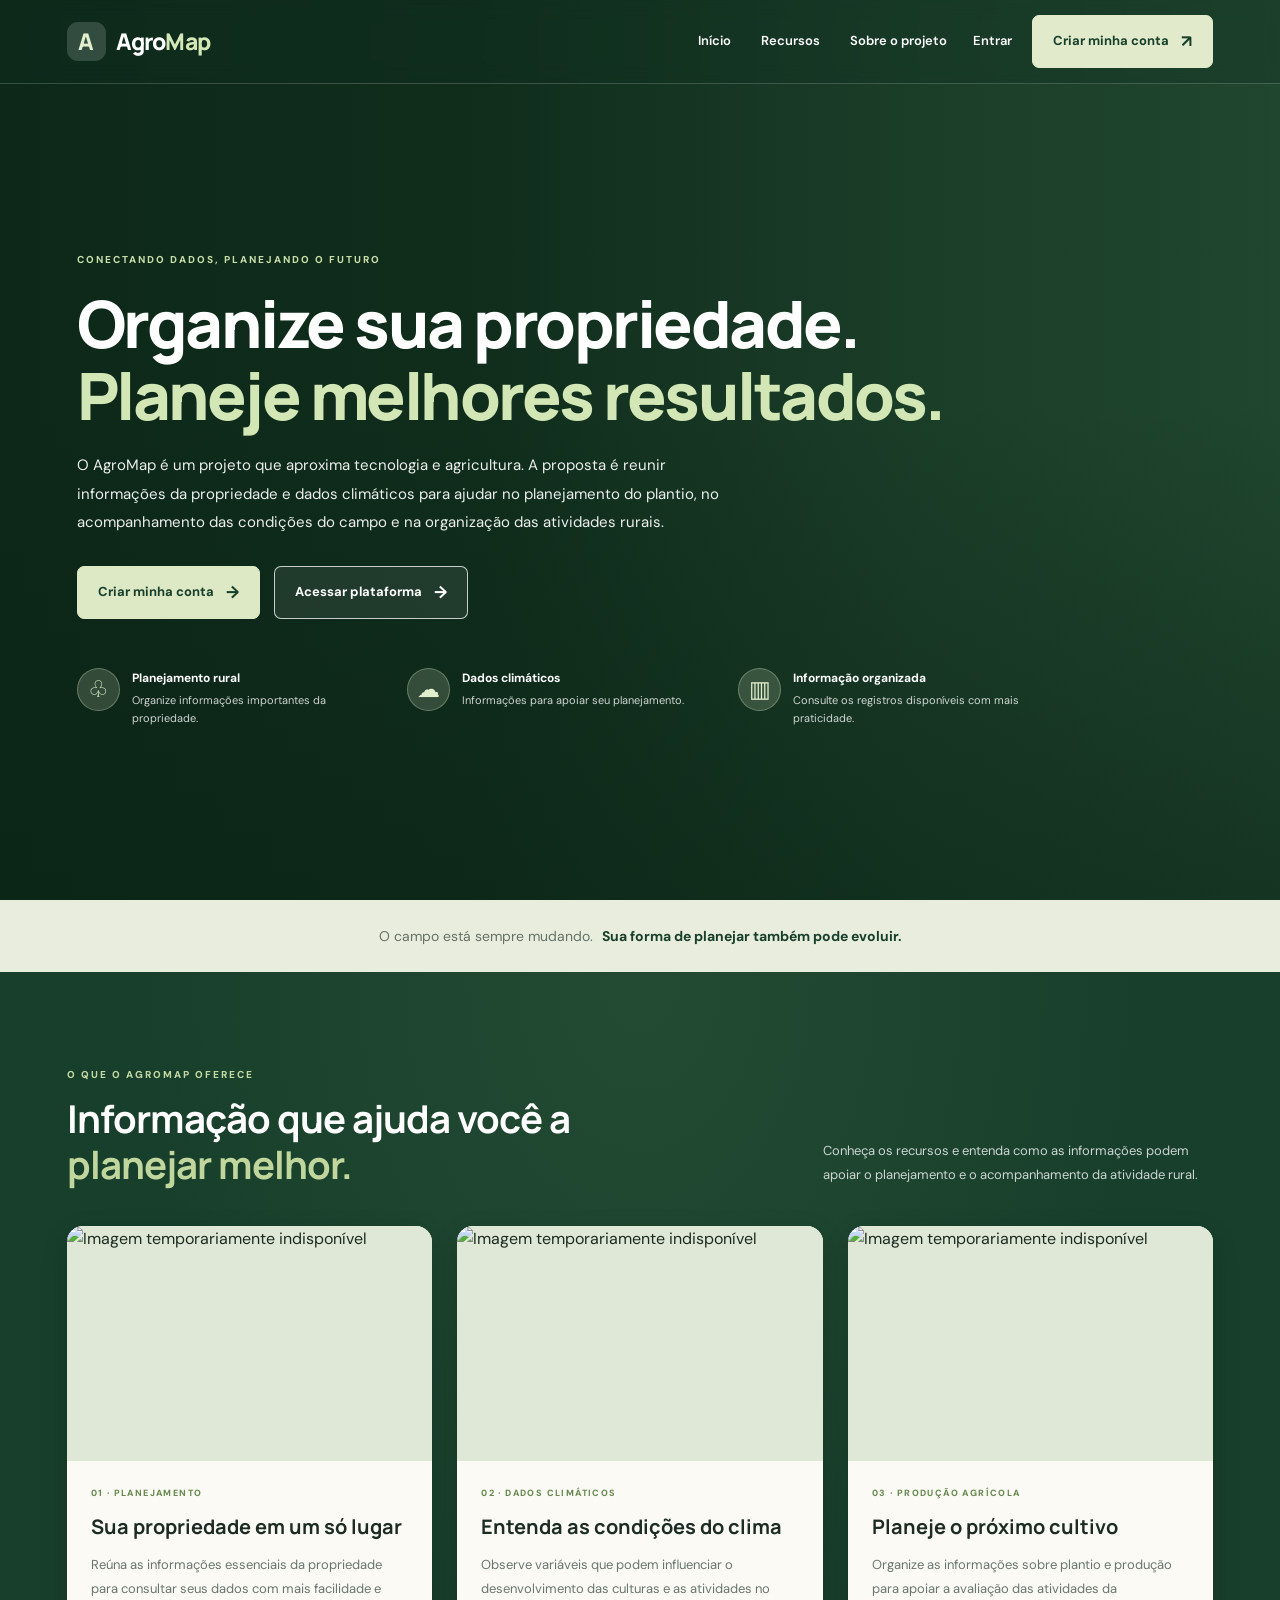
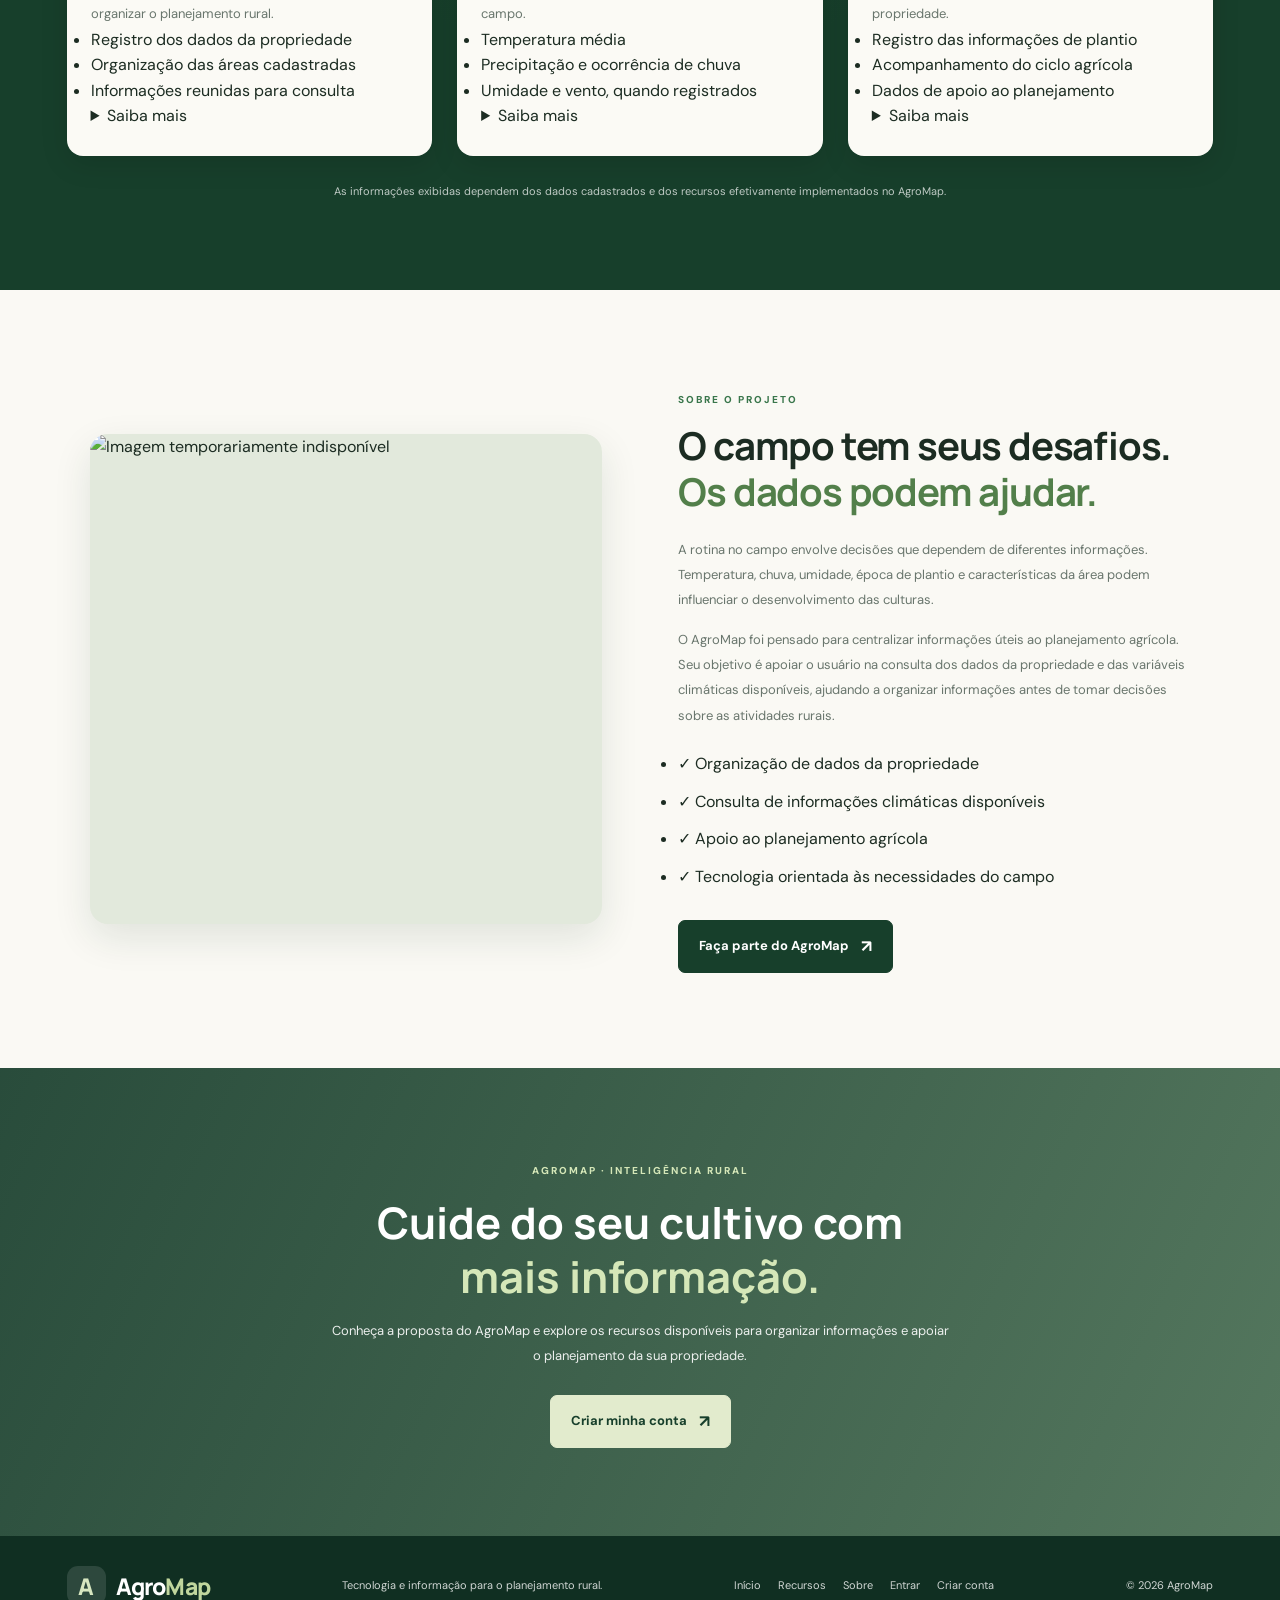
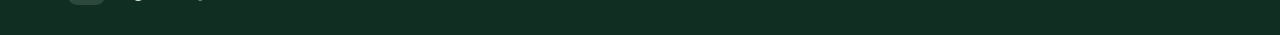
==== commit 07a17e2d: "Revise index.html for content and layout updates Updated the content and structure of the index.html" ====
--- a/index.html
+++ b/index.html
@@ -5,330 +5,293 @@
   <meta charset="UTF-8">
   <meta name="viewport" content="width=device-width, initial-scale=1.0">
   <meta name="theme-color" content="#173f2b">
-  <meta name="description" content="AgroMap: tecnologia e informações para apoiar o planejamento agrícola.">
-
-  <title>AgroMap | Tecnologia para o campo</title>
+  <meta name="description" content="AgroMap: tecnologia e informações para o planejamento agrícola.">
+  <title>AgroMap | Gestão Rural Inteligente</title>
 
   <link rel="preconnect" href="https://fonts.googleapis.com">
   <link rel="preconnect" href="https://fonts.gstatic.com" crossorigin>
   <link href="https://fonts.googleapis.com/css2?family=DM+Sans:wght@400;500;600;700&family=Manrope:wght@400;500;600;700;800&display=swap" rel="stylesheet">
-
   <link rel="stylesheet" href="style.css">
 </head>
 
 <body>
-
-  <header class="site-header">
-    <a href="#inicio" class="brand" aria-label="AgroMap - início">
-      <span class="brand-symbol">A</span>
-      <span class="brand-name">Agro<span>Map</span></span>
-    </a>
-
-    <button
-      class="menu-toggle"
-      id="menuToggle"
-      type="button"
-      aria-label="Abrir menu"
-      aria-expanded="false"
-      aria-controls="mainNav"
-    >☰</button>
-
-    <nav class="main-nav" id="mainNav" aria-label="Menu principal">
-      <a href="#inicio">Início</a>
-      <a href="#recursos">Recursos</a>
-      <a href="#sobre">Sobre o projeto</a>
-
-      <div class="mobile-actions">
-        <a href="login.html" class="mobile-login">Entrar</a>
-        <a href="cadastro.html" class="mobile-register">Criar minha conta</a>
+<header class="site-header">
+  <a href="#inicio" class="brand" aria-label="AgroMap - início">
+    <span class="brand-symbol">A</span>
+    <span class="brand-name">Agro<span>Map</span></span>
+  </a>
+
+  <button class="menu-toggle" id="menuToggle" type="button"
+    aria-label="Abrir menu" aria-expanded="false" aria-controls="mainNav">☰</button>
+
+  <nav class="main-nav" id="mainNav" aria-label="Menu principal">
+    <a href="#inicio">Início</a>
+    <a href="#recursos">Recursos</a>
+    <a href="#sobre">Sobre o projeto</a>
+
+    <div class="mobile-actions">
+      <a href="login.html" class="mobile-login">Entrar</a>
+      <a href="cadastro.html" class="mobile-register">Criar minha conta</a>
+    </div>
+  </nav>
+
+  <div class="header-actions">
+    <a href="login.html" class="login-link">Entrar</a>
+    <a href="cadastro.html" class="header-button">Criar minha conta <span>↗</span></a>
+  </div>
+</header>
+
+<main>
+  <!-- DESTAQUE PRINCIPAL -->
+  <section class="hero" id="inicio">
+    <div class="hero-photo" role="img" aria-label="Trator trabalhando em uma plantação"></div>
+    <div class="hero-overlay"></div>
+
+    <div class="hero-panel">
+      <span class="section-kicker">CONECTANDO DADOS, PLANEJANDO O FUTURO</span>
+
+      <h1>
+        Organize sua propriedade.
+        <span>Planeje melhores resultados.</span>
+      </h1>
+
+      <p>
+        O AgroMap é um projeto que aproxima tecnologia e agricultura.
+        A proposta é reunir informações da propriedade e dados climáticos
+        para ajudar no planejamento do plantio, no acompanhamento das
+        condições do campo e na organização das atividades rurais.
+      </p>
+
+      <div class="hero-buttons">
+        <a href="cadastro.html" class="button-primary">Criar minha conta <span>→</span></a>
+        <a href="login.html" class="button-secondary">Acessar plataforma <span>→</span></a>
       </div>
-    </nav>
-
-    <div class="header-actions">
-      <a href="login.html" class="login-link">Entrar</a>
-      <a href="cadastro.html" class="header-button">
-        Criar minha conta <span>↗</span>
-      </a>
-    </div>
-  </header>
-
-  <main>
-
-    <!-- DESTAQUE PRINCIPAL -->
-
-    <section class="hero" id="inicio">
-      <div class="hero-photo" role="img"
-        aria-label="Trator trabalhando em uma plantação verde"></div>
-
-      <div class="hero-overlay"></div>
-
-      <div class="hero-panel">
-        <span class="section-kicker">
-          TECNOLOGIA E INFORMAÇÃO PARA O CAMPO
-        </span>
-
-        <h1>
-          O futuro do campo começa com
-          <span>informação e planejamento.</span>
-        </h1>
-
-        <p>
-          O AgroMap é um projeto voltado à utilização da tecnologia
-          e dos dados no setor agrícola. A proposta é reunir informações
-          importantes para ajudar no acompanhamento da propriedade e
-          tornar o planejamento rural mais organizado e acessível.
-        </p>
-
-        <div class="hero-buttons">
-          <a href="cadastro.html" class="button-primary">
-            Criar minha conta <span>→</span>
-          </a>
-
-          <a href="#sobre" class="button-secondary">
-            Conheça o AgroMap <span>↓</span>
-          </a>
-        </div>
-
-        <div class="hero-benefits">
-          <div class="benefit-item">
-            <span class="benefit-icon">⌖</span>
-            <div>
-              <strong>Informações organizadas</strong>
-              <small>Mais praticidade para consultar os dados.</small>
-            </div>
+
+      <div class="hero-benefits">
+        <div class="benefit-item">
+          <span class="benefit-icon">♧</span>
+          <div>
+            <strong>Planejamento rural</strong>
+            <small>Organize informações importantes da propriedade.</small>
           </div>
-
-          <div class="benefit-item">
-            <span class="benefit-icon">☁</span>
-            <div>
-              <strong>Dados climáticos</strong>
-              <small>Condições que influenciam a atividade rural.</small>
-            </div>
+        </div>
+
+        <div class="benefit-item">
+          <span class="benefit-icon">☁</span>
+          <div>
+            <strong>Dados climáticos</strong>
+            <small>Informações para apoiar seu planejamento.</small>
           </div>
-
-          <div class="benefit-item">
-            <span class="benefit-icon">↗</span>
-            <div>
-              <strong>Planejamento agrícola</strong>
-              <small>Informações como apoio à tomada de decisões.</small>
-            </div>
+        </div>
+
+        <div class="benefit-item">
+          <span class="benefit-icon">▥</span>
+          <div>
+            <strong>Informação organizada</strong>
+            <small>Consulte os registros disponíveis com mais praticidade.</small>
           </div>
         </div>
       </div>
-    </section>
-
-    <!-- APRESENTAÇÃO -->
-
-    <section class="intro-strip">
-      <p>A agricultura está sempre evoluindo.</p>
-      <strong>A tecnologia pode fazer parte dessa transformação.</strong>
-    </section>
-
-    <!-- RECURSOS: SOMENTE TRÊS CARTÕES -->
-
-    <section class="features section-wrap" id="recursos">
-      <div class="section-heading">
-        <div>
-          <span class="section-kicker">CONHEÇA OS RECURSOS</span>
-          <h2>
-            Tecnologia que aproxima
-            <span>informação e agricultura.</span>
-          </h2>
-        </div>
-
-        <p class="section-intro">
-          O AgroMap busca facilitar a organização de informações
-          e apoiar o planejamento das atividades agrícolas.
-          Conheça as principais áreas da proposta.
-        </p>
+    </div>
+  </section>
+
+  <!-- FRASE DE DESTAQUE -->
+  <section class="intro-strip">
+    <p>O campo está sempre mudando.</p>
+    <strong>Sua forma de planejar também pode evoluir.</strong>
+  </section>
+
+  <!-- RECURSOS -->
+  <section class="features section-wrap" id="recursos">
+    <div class="section-heading">
+      <div>
+        <span class="section-kicker">O QUE O AGROMAP OFERECE</span>
+        <h2>Informação que ajuda você a <span>planejar melhor.</span></h2>
       </div>
 
-      <div class="feature-grid">
-
-        <article class="feature-card">
-          <img
-            src="https://images.unsplash.com/photo-1500382017468-9049fed747ef?auto=format&fit=crop&w=1000&q=85"
-            alt="Plantação verde em uma propriedade rural"
-            loading="lazy"
-          >
-
-          <div class="feature-body">
-            <span class="feature-label">01 · PROPRIEDADE</span>
-
-            <h3>Informações da propriedade</h3>
-
-            <p>
-              A organização dos dados da propriedade ajuda a manter
-              as informações reunidas e facilita a consulta durante
-              o planejamento das atividades rurais.
-            </p>
-
-            <a href="cadastro.html" class="card-link">
-              Conheça a plataforma <span>→</span>
-            </a>
-          </div>
-        </article>
-
-        <article class="feature-card">
-          <img
-            src="https://images.unsplash.com/photo-1470071459604-3b5ec3a7fe05?auto=format&fit=crop&w=1000&q=85"
-            alt="Paisagem rural verde com nuvens no céu"
-            loading="lazy"
-          >
-
-          <div class="feature-body">
-            <span class="feature-label">02 · CLIMA</span>
-
-            <h3>Informações climáticas</h3>
-
-            <p>
-              Temperatura, chuva e umidade são fatores importantes
-              para a agricultura. Acompanhar esses dados pode ajudar
-              a compreender as condições enfrentadas pelas culturas.
-            </p>
-
-            <a href="cadastro.html" class="card-link">
-              Conheça a plataforma <span>→</span>
-            </a>
-          </div>
-        </article>
-
-        <article class="feature-card">
-          <img
-            src="https://images.unsplash.com/photo-1499529112087-3cb3b73feedb?auto=format&fit=crop&w=1000&q=85"
-            alt="Cultivo agrícola em uma plantação"
-            loading="lazy"
-          >
-
-          <div class="feature-body">
-            <span class="feature-label">03 · PLANEJAMENTO</span>
-
-            <h3>Planejamento da produção</h3>
-
-            <p>
-              Reunir informações sobre a área cultivada, o plantio
-              e as condições climáticas contribui para uma visão
-              mais organizada das atividades agrícolas.
-            </p>
-
-            <a href="cadastro.html" class="card-link">
-              Conheça a plataforma <span>→</span>
-            </a>
-          </div>
-        </article>
-
-      </div>
-
-      <p class="features-note">
-        Os recursos disponíveis dependem das funcionalidades
-        efetivamente implementadas no sistema.
-      </p>
-    </section>
-
-    <!-- SOBRE O PROJETO -->
-
-    <section class="about-section" id="sobre">
-      <div class="about-image">
+      <p class="section-intro">
+        Conheça os recursos e entenda como as informações podem apoiar
+        o planejamento e o acompanhamento da atividade rural.
+      </p>
+    </div>
+
+    <div class="feature-grid">
+      <article class="feature-card">
         <img
-          src="https://images.unsplash.com/photo-1500937386664-56d1dfef3854?auto=format&fit=crop&w=1400&q=85"
-          alt="Trator trabalhando em uma área agrícola"
+          src="https://images.unsplash.com/photo-1500382017468-9049fed747ef?auto=format&fit=crop&w=1200&q=85"
+          alt="Paisagem agrícola com plantação"
           loading="lazy"
         >
-      </div>
-
-      <div class="about-content">
-        <span class="section-kicker">SOBRE O AGROMAP</span>
-
-        <h2>
-          Mais conhecimento para entender
-          <span>os desafios do campo.</span>
-        </h2>
-
-        <p>
-          O AgroMap é um projeto que propõe aproximar a tecnologia
-          da realidade agrícola, utilizando informações geográficas
-          e dados relacionados à produção rural para apoiar o
-          acompanhamento das propriedades.
-        </p>
-
-        <p>
-          A agricultura depende de diversos fatores, como as condições
-          do solo, a disponibilidade de água, a temperatura e o volume
-          de chuva. Compreender essas variáveis é importante para
-          organizar as atividades e planejar os próximos passos.
-        </p>
-
-        <p>
-          A proposta do AgroMap é facilitar o acesso e a organização
-          dessas informações em uma plataforma intuitiva. Assim,
-          o projeto busca contribuir para que os dados tenham um papel
-          cada vez mais útil no planejamento agrícola.
-        </p>
-
-        <div class="about-points">
-          <div>
-            <span>✓</span>
-            <p>Organização das informações rurais</p>
-          </div>
-          <div>
-            <span>✓</span>
-            <p>Atenção às condições climáticas</p>
-          </div>
-          <div>
-            <span>✓</span>
-            <p>Tecnologia aplicada ao planejamento agrícola</p>
-          </div>
-        </div>
-
-        <a href="cadastro.html" class="button-primary">
-          Faça parte do AgroMap <span>↗</span>
-        </a>
-      </div>
-    </section>
-
-    <!-- CHAMADA FINAL -->
-
-    <section class="final-cta">
-      <span class="section-kicker">AGROMAP · TECNOLOGIA NO CAMPO</span>
-
-      <h2>
-        Conheça uma nova forma de
-        <span>explorar informações agrícolas.</span>
-      </h2>
+
+        <div class="feature-body">
+          <span class="feature-label">01 · PLANEJAMENTO</span>
+          <h3>Sua propriedade em um só lugar</h3>
+          <p>
+            Reúna as informações essenciais da propriedade para consultar
+            seus dados com mais facilidade e organizar o planejamento rural.
+          </p>
+
+          <ul class="feature-points">
+            <li>Registro dos dados da propriedade</li>
+            <li>Organização das áreas cadastradas</li>
+            <li>Informações reunidas para consulta</li>
+          </ul>
+
+          <details>
+            <summary>Saiba mais</summary>
+            <p>
+              O cadastro permite registrar os dados da propriedade e as
+              informações disponíveis no sistema. Manter esses registros
+              atualizados facilita o acompanhamento das atividades.
+            </p>
+          </details>
+        </div>
+      </article>
+
+      <article class="feature-card">
+        <img
+          src="https://images.unsplash.com/photo-1470071459604-3b5ec3a7fe05?auto=format&fit=crop&w=1200&q=85"
+          alt="Paisagem natural com montanhas e nuvens"
+          loading="lazy"
+        >
+
+        <div class="feature-body">
+          <span class="feature-label">02 · DADOS CLIMÁTICOS</span>
+          <h3>Entenda as condições do clima</h3>
+          <p>
+            Observe variáveis que podem influenciar o desenvolvimento
+            das culturas e as atividades no campo.
+          </p>
+
+          <ul class="feature-points">
+            <li>Temperatura média</li>
+            <li>Precipitação e ocorrência de chuva</li>
+            <li>Umidade e vento, quando registrados</li>
+          </ul>
+
+          <details>
+            <summary>Saiba mais</summary>
+            <p>
+              Os registros climáticos ajudam a contextualizar as condições
+              enfrentadas pela lavoura. A precisão das análises depende da
+              qualidade, do período e da origem dos dados.
+            </p>
+          </details>
+        </div>
+      </article>
+
+      <article class="feature-card">
+        <img
+          src="https://images.unsplash.com/photo-1464226184884-fa280b87c399?auto=format&fit=crop&w=1200&q=85"
+          alt="Plantação agrícola em crescimento"
+          loading="lazy"
+        >
+
+        <div class="feature-body">
+          <span class="feature-label">03 · PRODUÇÃO AGRÍCOLA</span>
+          <h3>Planeje o próximo cultivo</h3>
+          <p>
+            Organize as informações sobre plantio e produção para apoiar
+            a avaliação das atividades da propriedade.
+          </p>
+
+          <ul class="feature-points">
+            <li>Registro das informações de plantio</li>
+            <li>Acompanhamento do ciclo agrícola</li>
+            <li>Dados de apoio ao planejamento</li>
+          </ul>
+
+          <details>
+            <summary>Saiba mais</summary>
+            <p>
+              O planejamento pode considerar a cultura escolhida, a área
+              cultivada, a época de plantio e as condições climáticas
+              disponíveis. Estimativas confiáveis também dependem de
+              dados adequados e validação.
+            </p>
+          </details>
+        </div>
+      </article>
+    </div>
+
+    <p class="features-note">
+      As informações exibidas dependem dos dados cadastrados e dos
+      recursos efetivamente implementados no AgroMap.
+    </p>
+  </section>
+
+  <!-- SOBRE O PROJETO -->
+  <section class="about-section" id="sobre">
+    <div class="about-image">
+      <img
+        src="https://images.unsplash.com/photo-1592982537447-7440770cbfc9?auto=format&fit=crop&w=1400&q=85"
+        alt="Cultivo e cuidado com uma plantação"
+        loading="lazy"
+      >
+    </div>
+
+    <div class="about-content">
+      <span class="section-kicker">SOBRE O PROJETO</span>
+      <h2>O campo tem seus desafios. <span>Os dados podem ajudar.</span></h2>
 
       <p>
-        Acesse a plataforma e conheça a proposta do AgroMap
-        para aproximar dados, tecnologia e planejamento rural.
-      </p>
-
-      <a href="cadastro.html" class="button-light">
-        Criar minha conta <span>↗</span>
-      </a>
-    </section>
-
-  </main>
-
-  <!-- RODAPÉ -->
-
-  <footer class="site-footer">
-    <a href="#inicio" class="brand" aria-label="AgroMap - início">
-      <span class="brand-symbol">A</span>
-      <span class="brand-name">Agro<span>Map</span></span>
-    </a>
-
-    <p>Tecnologia e informação para o planejamento rural.</p>
-
-    <div class="footer-links">
-      <a href="#inicio">Início</a>
-      <a href="#recursos">Recursos</a>
-      <a href="#sobre">Sobre o projeto</a>
-      <a href="login.html">Entrar</a>
-      <a href="cadastro.html">Criar conta</a>
-    </div>
-
-    <small>© <span id="currentYear"></span> AgroMap</small>
-  </footer>
-
-  <script src="script.js"></script>
+        A rotina no campo envolve decisões que dependem de diferentes
+        informações. Temperatura, chuva, umidade, época de plantio e
+        características da área podem influenciar o desenvolvimento
+        das culturas.
+      </p>
+
+      <p>
+        O AgroMap foi pensado para centralizar informações úteis ao
+        planejamento agrícola. Seu objetivo é apoiar o usuário na consulta
+        dos dados da propriedade e das variáveis climáticas disponíveis,
+        ajudando a organizar informações antes de tomar decisões sobre
+        as atividades rurais.
+      </p>
+
+      <ul class="about-points">
+        <li>✓ Organização de dados da propriedade</li>
+        <li>✓ Consulta de informações climáticas disponíveis</li>
+        <li>✓ Apoio ao planejamento agrícola</li>
+        <li>✓ Tecnologia orientada às necessidades do campo</li>
+      </ul>
+
+      <a href="cadastro.html" class="button-primary">Faça parte do AgroMap <span>↗</span></a>
+    </div>
+  </section>
+
+  <!-- CHAMADA FINAL -->
+  <section class="final-cta">
+    <span class="section-kicker">AGROMAP · INTELIGÊNCIA RURAL</span>
+    <h2>Cuide do seu cultivo com <span>mais informação.</span></h2>
+    <p>
+      Conheça a proposta do AgroMap e explore os recursos disponíveis
+      para organizar informações e apoiar o planejamento da sua propriedade.
+    </p>
+    <a href="cadastro.html" class="button-light">Criar minha conta <span>↗</span></a>
+  </section>
+</main>
+
+<!-- RODAPÉ -->
+<footer class="site-footer">
+  <a href="#inicio" class="brand" aria-label="AgroMap - início">
+    <span class="brand-symbol">A</span>
+    <span class="brand-name">Agro<span>Map</span></span>
+  </a>
+
+  <p>Tecnologia e informação para o planejamento rural.</p>
+
+  <div class="footer-links">
+    <a href="#inicio">Início</a>
+    <a href="#recursos">Recursos</a>
+    <a href="#sobre">Sobre</a>
+    <a href="login.html">Entrar</a>
+    <a href="cadastro.html">Criar conta</a>
+  </div>
+
+  <small>© <span id="currentYear"></span> AgroMap</small>
+</footer>
+
+<script src="script.js" defer></script>
 </body>
 </html>
--- a/style.css
+++ b/style.css
@@ -1,10 +1,11 @@
+
 /* ==========================================
    AGROMAP — ESTILO COMPLETO
-   Foto principal ampliada até o cabeçalho
+   Página inicial renovada
 ========================================== */
 
 :root {
-  --green: #2e7548;
+  --green: #39764b;
   --green-mid: #527f4a;
   --green-dark: #173f2b;
   --green-deep: #102f21;
@@ -13,7 +14,7 @@
   --muted: #69766d;
   --border: #dce5da;
   --shadow: 0 14px 38px rgba(18, 53, 34, .11);
-  --radius: 15px;
+  --radius: 16px;
 }
 
 * {
@@ -41,7 +42,17 @@
 
 img {
   display: block;
+  width: 100%;
   max-width: 100%;
+}
+
+button,
+a {
+  -webkit-tap-highlight-color: transparent;
+}
+
+button {
+  font: inherit;
 }
 
 /* ==========================================
@@ -60,7 +71,7 @@
   align-items: center;
   justify-content: space-between;
   gap: 26px;
-  background: rgba(16, 47, 33, .25);
+  background: rgba(16, 47, 33, .28);
   border-bottom: 1px solid rgba(255, 255, 255, .18);
   backdrop-filter: blur(9px);
   -webkit-backdrop-filter: blur(9px);
@@ -74,22 +85,22 @@
 }
 
 .brand-symbol {
-  width: 38px;
-  height: 38px;
+  width: 39px;
+  height: 39px;
   display: grid;
   place-items: center;
   border-radius: 11px;
-  background: rgba(255, 255, 255, .17);
+  background: rgba(255, 255, 255, .16);
   color: #e2efcc;
   font-family: Manrope, sans-serif;
-  font-size: 22px;
+  font-size: 23px;
   font-weight: 800;
 }
 
 .brand-name {
   color: #fff;
   font-family: Manrope, sans-serif;
-  font-size: 22px;
+  font-size: 23px;
   font-weight: 800;
   letter-spacing: -.8px;
 }
@@ -128,8 +139,8 @@
 .button-primary,
 .button-secondary,
 .button-light {
-  min-height: 46px;
-  padding: 12px 19px;
+  min-height: 47px;
+  padding: 12px 20px;
   display: inline-flex;
   align-items: center;
   justify-content: center;
@@ -137,10 +148,7 @@
   border-radius: 7px;
   font-size: 13px;
   font-weight: 700;
-  transition:
-    transform .2s,
-    background .2s,
-    border-color .2s;
+  transition: transform .2s, background .2s, border-color .2s;
 }
 
 .header-button {
@@ -167,66 +175,56 @@
 }
 
 /* ==========================================
-   FOTO PRINCIPAL — OCUPA TODA A TELA
+   DESTAQUE PRINCIPAL
 ========================================== */
 
 .hero {
   position: relative;
   isolation: isolate;
   width: 100%;
-  min-height: 760px;
   min-height: max(760px, 100svh);
   display: flex;
   align-items: center;
   overflow: hidden;
   background: #234b32;
 }
-
-/* A imagem cobre todo o destaque */
 
 .hero-photo {
   position: absolute;
   inset: 0;
   z-index: -2;
-  width: 100%;
-  height: 100%;
-  min-height: 100%;
-  background-image: url(
-    "https://images.unsplash.com/photo-1500382017468-9049fed747ef?auto=format&fit=crop&w=2400&q=90"
-  );
+  background-image: url("https://images.unsplash.com/photo-1500382017468-9049fed747ef?auto=format&fit=crop&w=2400&q=90");
   background-size: cover;
   background-position: center 55%;
   background-repeat: no-repeat;
-}
-
-/* Escurece a imagem para manter o texto legível */
-
-.hero::before {
-  content: "";
+  transform: scale(1.01);
+}
+
+.hero-overlay {
   position: absolute;
   inset: 0;
   z-index: -1;
   background:
     linear-gradient(
       90deg,
-      rgba(9, 34, 20, .83) 0%,
-      rgba(9, 34, 20, .70) 38%,
-      rgba(9, 34, 20, .32) 70%,
+      rgba(9, 34, 20, .86) 0%,
+      rgba(9, 34, 20, .72) 38%,
+      rgba(9, 34, 20, .32) 72%,
       rgba(9, 34, 20, .12) 100%
     ),
     linear-gradient(
       0deg,
-      rgba(9, 34, 20, .43),
-      transparent 45%
+      rgba(9, 34, 20, .48),
+      transparent 55%
     );
 }
 
 .hero-panel {
   position: relative;
   width: 100%;
-  max-width: 1250px;
+  max-width: 1320px;
   margin: 0 auto;
-  padding: 155px 6% 75px;
+  padding: 150px 6% 72px;
   display: flex;
   flex-direction: column;
   align-items: flex-start;
@@ -244,11 +242,11 @@
 }
 
 .hero h1 {
-  max-width: 850px;
+  max-width: 900px;
   margin: 20px 0;
   color: #fff;
   font-family: Manrope, sans-serif;
-  font-size: clamp(42px, 5.2vw, 72px);
+  font-size: clamp(42px, 5.1vw, 70px);
   font-weight: 800;
   line-height: 1.1;
   letter-spacing: -2.5px;
@@ -260,8 +258,8 @@
 }
 
 .hero-panel > p {
-  max-width: 620px;
-  color: rgba(255, 255, 255, .91);
+  max-width: 650px;
+  color: rgba(255, 255, 255, .92);
   font-size: 15px;
   line-height: 1.9;
 }
@@ -279,6 +277,11 @@
   border: 1px solid var(--green-dark);
 }
 
+.button-primary:hover {
+  background: #28583c;
+  transform: translateY(-2px);
+}
+
 .hero .button-primary {
   background: #dce9c4;
   color: #173f2b;
@@ -288,7 +291,6 @@
 .hero .button-primary:hover {
   background: #fff;
   border-color: #fff;
-  transform: translateY(-2px);
 }
 
 .button-secondary {
@@ -298,19 +300,19 @@
 }
 
 .button-secondary:hover {
-  background: rgba(255, 255, 255, .18);
+  background: rgba(255, 255, 255, .2);
   transform: translateY(-2px);
 }
 
-/* Benefícios na parte inferior da foto */
+/* Informações rápidas sobre a proposta */
 
 .hero-benefits {
   width: 100%;
   max-width: 970px;
   display: grid;
   grid-template-columns: repeat(3, minmax(0, 1fr));
-  gap: 20px;
-  margin-top: 52px;
+  gap: 22px;
+  margin-top: 49px;
 }
 
 .benefit-item {
@@ -346,17 +348,17 @@
 }
 
 .benefit-item small {
-  color: rgba(255, 255, 255, .78);
+  color: rgba(255, 255, 255, .8);
   font-size: 11px;
   line-height: 1.6;
 }
 
 /* ==========================================
-   FAIXA DE MENSAGEM
+   FAIXA DE APRESENTAÇÃO
 ========================================== */
 
 .intro-strip {
-  padding: 24px 7%;
+  padding: 25px 7%;
   display: flex;
   justify-content: center;
   align-items: center;
@@ -376,7 +378,7 @@
 }
 
 /* ==========================================
-   RECURSOS E CARTÕES
+   RECURSOS — TRÊS CARTÕES
 ========================================== */
 
 .section-wrap {
@@ -399,7 +401,7 @@
   justify-content: space-between;
   align-items: flex-end;
   gap: 36px;
-  margin-bottom: 36px;
+  margin-bottom: 38px;
 }
 
 .section-heading .section-kicker {
@@ -416,46 +418,54 @@
 }
 
 .section-heading h2 span {
+  display: block;
   color: #c0d69d;
 }
 
 .section-intro {
   max-width: 390px;
-  color: rgba(255, 255, 255, .75);
+  color: rgba(255, 255, 255, .78);
   font-size: 13px;
-  line-height: 1.8;
+  line-height: 1.9;
 }
 
 .feature-grid {
   display: grid;
   grid-template-columns: repeat(3, minmax(0, 1fr));
-  gap: 23px;
+  align-items: stretch;
+  gap: 25px;
 }
 
 .feature-card {
   min-width: 0;
+  display: flex;
+  flex-direction: column;
   overflow: hidden;
   border-radius: var(--radius);
   background: #fbfaf5;
   color: var(--text);
-  box-shadow: 0 8px 28px rgba(0, 0, 0, .09);
+  box-shadow: 0 8px 28px rgba(0, 0, 0, .12);
   transition: transform .25s, box-shadow .25s;
 }
 
 .feature-card:hover {
   transform: translateY(-5px);
-  box-shadow: 0 18px 35px rgba(0, 0, 0, .17);
+  box-shadow: 0 18px 35px rgba(0, 0, 0, .2);
 }
 
 .feature-card > img {
   width: 100%;
-  height: 225px;
+  height: 235px;
   object-fit: cover;
   background: #dfe8d7;
 }
 
 .feature-body {
-  padding: 23px 23px 25px;
+  flex: 1;
+  display: flex;
+  flex-direction: column;
+  align-items: flex-start;
+  padding: 25px 24px 27px;
 }
 
 .feature-label {
@@ -466,79 +476,44 @@
 }
 
 .feature-body h3 {
-  margin: 10px 0;
+  margin: 12px 0;
   font-family: Manrope, sans-serif;
-  font-size: 19px;
-  line-height: 1.35;
+  font-size: 20px;
+  line-height: 1.4;
 }
 
 .feature-body > p {
   color: var(--muted);
-  font-size: 12px;
-  line-height: 1.8;
-}
-
-.feature-points {
-  margin: 16px 0;
-  list-style: none;
-  color: #526257;
-  font-size: 11px;
-  line-height: 1.8;
-}
-
-.feature-points li {
-  position: relative;
-  margin: 5px 0;
-  padding-left: 17px;
-}
-
-.feature-points li::before {
-  content: "✓";
-  position: absolute;
-  left: 0;
-  color: #6c9658;
-  font-weight: 800;
-}
-
-.feature-card details {
-  margin-top: 15px;
-  padding-top: 13px;
-  border-top: 1px solid var(--border);
-}
-
-.feature-card summary {
+  font-size: 13px;
+  line-height: 1.9;
+}
+
+.card-link {
+  display: inline-flex;
+  align-items: center;
+  gap: 9px;
+  margin-top: auto;
+  padding-top: 22px;
   color: var(--green);
   font-size: 12px;
   font-weight: 800;
-  cursor: pointer;
-  list-style: none;
-}
-
-.feature-card summary::-webkit-details-marker {
-  display: none;
-}
-
-.feature-card summary::after {
-  content: "＋";
-  float: right;
-}
-
-.feature-card details[open] summary::after {
-  content: "−";
-}
-
-.feature-card details p {
-  padding-top: 10px;
-  color: var(--muted);
-  font-size: 12px;
-  line-height: 1.8;
+}
+
+.card-link span {
+  font-size: 17px;
+  transition: transform .2s;
+}
+
+.card-link:hover span {
+  transform: translateX(4px);
 }
 
 .features-note {
-  margin-top: 25px;
+  margin-top: 26px;
   color: rgba(255, 255, 255, .72);
   text-align: center;
   font-size: 11px;
+  line-height: 1.8;
 }
 
 /* ==========================================
@@ -549,13 +524,13 @@
   display: grid;
   grid-template-columns: 1fr 1fr;
   align-items: center;
-  gap: clamp(35px, 6vw, 90px);
+  gap: clamp(35px, 6vw, 85px);
   padding: 95px 7%;
   background: var(--cream);
 }
 
 .about-image {
-  height: 460px;
+  height: 490px;
   overflow: hidden;
   border-radius: 18px;
   box-shadow: var(--shadow);
@@ -573,41 +548,63 @@
   transform: scale(1.04);
 }
 
+.about-content .section-kicker {
+  color: var(--green);
+}
+
 .about-content h2 {
-  margin: 13px 0 20px;
+  margin: 13px 0 21px;
   font-family: Manrope, sans-serif;
   font-size: clamp(30px, 3vw, 43px);
-  line-height: 1.18;
+  line-height: 1.2;
   letter-spacing: -1.2px;
 }
 
 .about-content h2 span {
+  display: block;
   color: var(--green-mid);
 }
 
-.about-content p {
-  margin-bottom: 13px;
+.about-content > p {
+  margin-bottom: 14px;
   color: var(--muted);
   font-size: 13px;
-  line-height: 1.9;
-}
-
-.about-content ul {
-  margin: 22px 0 25px;
+  line-height: 1.95;
+}
+
+.about-points {
   display: grid;
-  gap: 9px;
-  list-style: none;
-}
-
-.about-content li {
+  gap: 12px;
+  margin: 23px 0 28px;
+}
+
+.about-points > div {
+  display: flex;
+  align-items: flex-start;
+  gap: 11px;
+}
+
+.about-points span {
+  flex-shrink: 0;
+  width: 22px;
+  height: 22px;
+  display: grid;
+  place-items: center;
+  border-radius: 50%;
+  background: #e4ecd9;
+  color: var(--green);
+  font-size: 12px;
+  font-weight: 800;
+}
+
+.about-points p {
   color: #405648;
   font-size: 12px;
   font-weight: 600;
 }
 
-.about-content .button-primary:hover {
-  background: #28583c;
-  transform: translateY(-2px);
+.about-content .button-primary {
+  margin-top: 3px;
 }
 
 /* ==========================================
@@ -615,16 +612,16 @@
 ========================================== */
 
 .final-cta {
-  padding: 85px 24px;
+  padding: 88px 24px;
   text-align: center;
   color: #fff;
   background:
     linear-gradient(
       115deg,
-      rgba(18, 57, 39, .88),
+      rgba(18, 57, 39, .9),
       rgba(38, 83, 52, .78)
     ),
-    url("https://images.unsplash.com/photo-1470071459604-3b5ec3a7fe05?auto=format&fit=crop&w=1800&q=85")
+    url("https://images.unsplash.com/photo-1500382017468-9049fed747ef?auto=format&fit=crop&w=1800&q=85")
     center / cover no-repeat;
 }
 
@@ -634,22 +631,23 @@
 
 .final-cta h2 {
   max-width: 800px;
-  margin: 12px auto;
+  margin: 14px auto;
   font-family: Manrope, sans-serif;
   font-size: clamp(29px, 3.4vw, 44px);
-  line-height: 1.2;
+  line-height: 1.25;
 }
 
 .final-cta h2 span {
+  display: block;
   color: #d5e7b8;
 }
 
 .final-cta p {
   max-width: 620px;
-  margin: 0 auto 24px;
+  margin: 0 auto 27px;
   color: rgba(255, 255, 255, .9);
   font-size: 13px;
-  line-height: 1.8;
+  line-height: 1.9;
 }
 
 .button-light {
@@ -673,7 +671,7 @@
   justify-content: space-between;
   gap: 22px;
   flex-wrap: wrap;
-  padding: 28px 5.2%;
+  padding: 30px 5.2%;
   background: #102f22;
   color: #fff;
 }
@@ -755,7 +753,11 @@
   }
 
   .feature-grid {
-    grid-template-columns: repeat(2, minmax(0, 1fr));
+    gap: 18px;
+  }
+
+  .feature-body {
+    padding: 21px;
   }
 
   .section-heading {
@@ -767,10 +769,16 @@
   .section-intro {
     max-width: 650px;
   }
+
+  .about-section {
+    gap: 35px;
+    padding-right: 5%;
+    padding-left: 5%;
+  }
 }
 
 /* ==========================================
-   CELULARES E TELAS MENORES
+   CELULARES
 ========================================== */
 
 @media (max-width: 780px) {
@@ -858,25 +866,23 @@
   }
 
   .hero {
-    min-height: 780px;
-    min-height: max(780px, 100svh);
-    align-items: center;
+    min-height: max(760px, 100svh);
   }
 
   .hero-photo {
-    background-position: 57% center;
-  }
-
-  .hero::before {
+    background-position: 58% center;
+  }
+
+  .hero-overlay {
     background:
       linear-gradient(
         90deg,
-        rgba(9, 34, 20, .79),
-        rgba(9, 34, 20, .42)
+        rgba(9, 34, 20, .84),
+        rgba(9, 34, 20, .46)
       ),
       linear-gradient(
         0deg,
-        rgba(9, 34, 20, .45),
+        rgba(9, 34, 20, .5),
         transparent 75%
       );
   }
@@ -916,21 +922,33 @@
   }
 
   .intro-strip {
-    padding: 20px;
+    padding: 22px;
   }
 
   .section-wrap {
     padding: 65px 22px;
   }
 
+  .feature-grid {
+    grid-template-columns: repeat(2, minmax(0, 1fr));
+  }
+
+  .feature-card > img {
+    height: 210px;
+  }
+
   .about-section {
     grid-template-columns: 1fr;
-    gap: 30px;
+    gap: 32px;
     padding: 65px 22px;
   }
 
   .about-image {
     height: 360px;
+  }
+
+  .about-content h2 {
+    max-width: 650px;
   }
 
   .site-footer {
@@ -956,7 +974,7 @@
   }
 
   .hero-photo {
-    background-position: 58% center;
+    background-position: 60% center;
   }
 
   .hero-panel {
@@ -993,8 +1011,8 @@
 
   .hero-benefits {
     grid-template-columns: 1fr;
-    gap: 15px;
-    margin-top: 30px;
+    gap: 13px;
+    margin-top: 29px;
   }
 
   .benefit-item {
@@ -1021,7 +1039,7 @@
 
   .feature-grid {
     grid-template-columns: 1fr;
-    gap: 20px;
+    gap: 22px;
   }
 
   .feature-card > img {
@@ -1029,7 +1047,7 @@
   }
 
   .feature-body {
-    padding: 21px;
+    padding: 23px;
   }
 
   .section-heading h2 {
@@ -1045,7 +1063,11 @@
   }
 
   .final-cta {
-    padding: 58px 20px;
+    padding: 60px 20px;
+  }
+
+  .final-cta h2 span {
+    display: inline;
   }
 
   .footer-links {
@@ -1056,6 +1078,12 @@
 /* ==========================================
    ACESSIBILIDADE
 ========================================== */
+
+a:focus-visible,
+button:focus-visible {
+  outline: 3px solid #b7d68d;
+  outline-offset: 4px;
+}
 
 @media (prefers-reduced-motion: reduce) {
   html {
